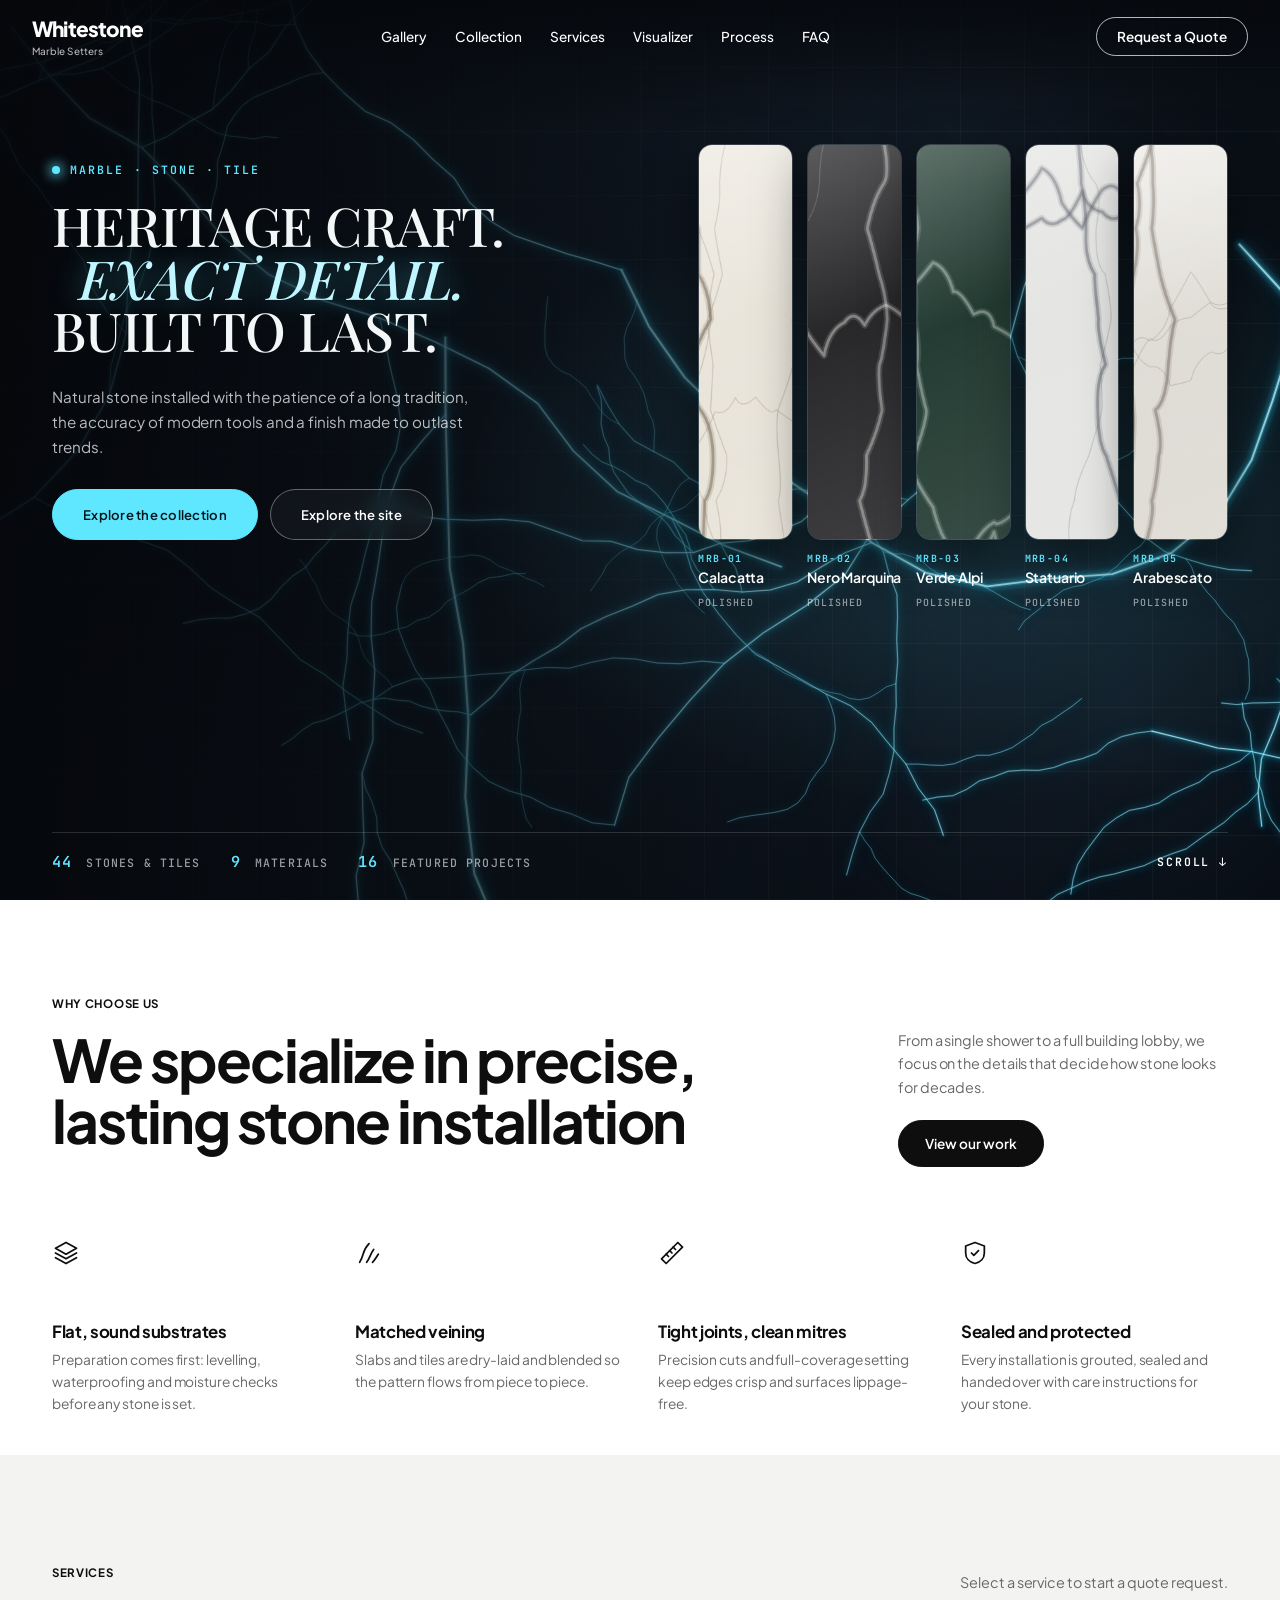
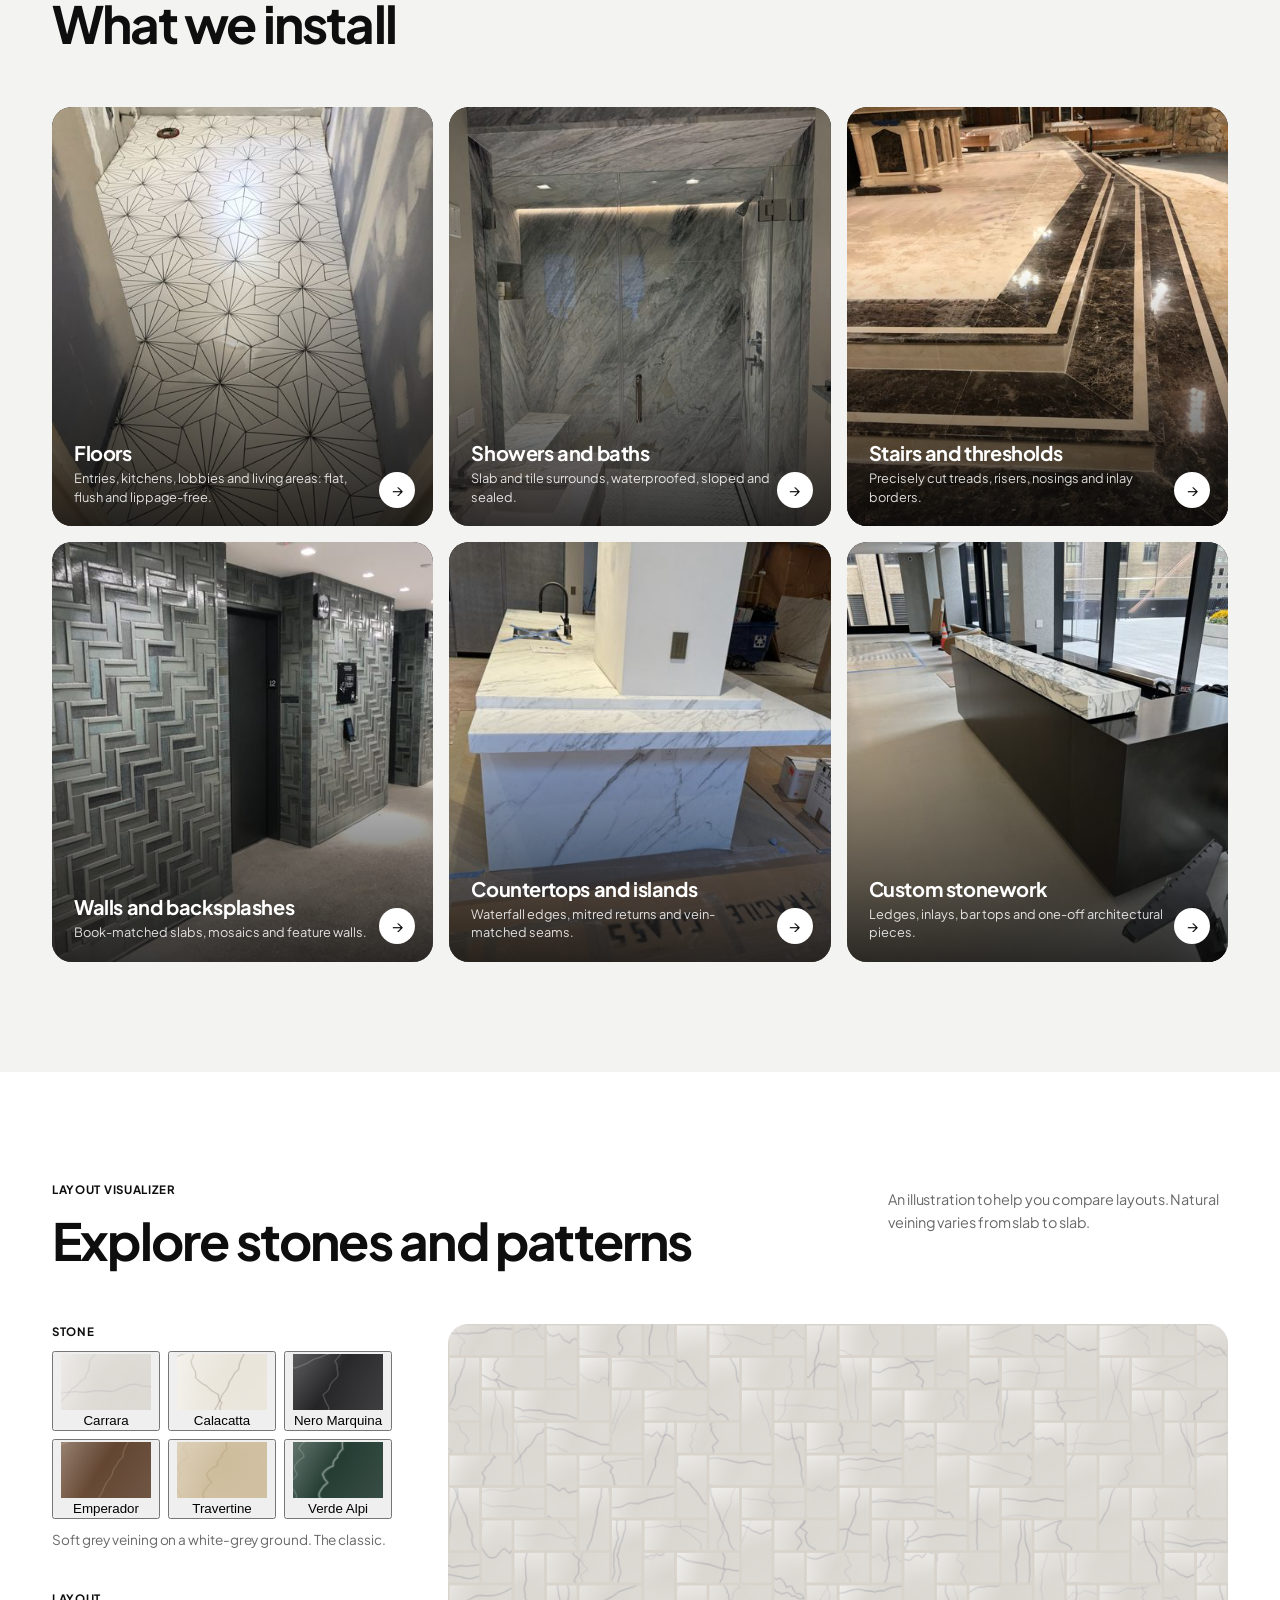
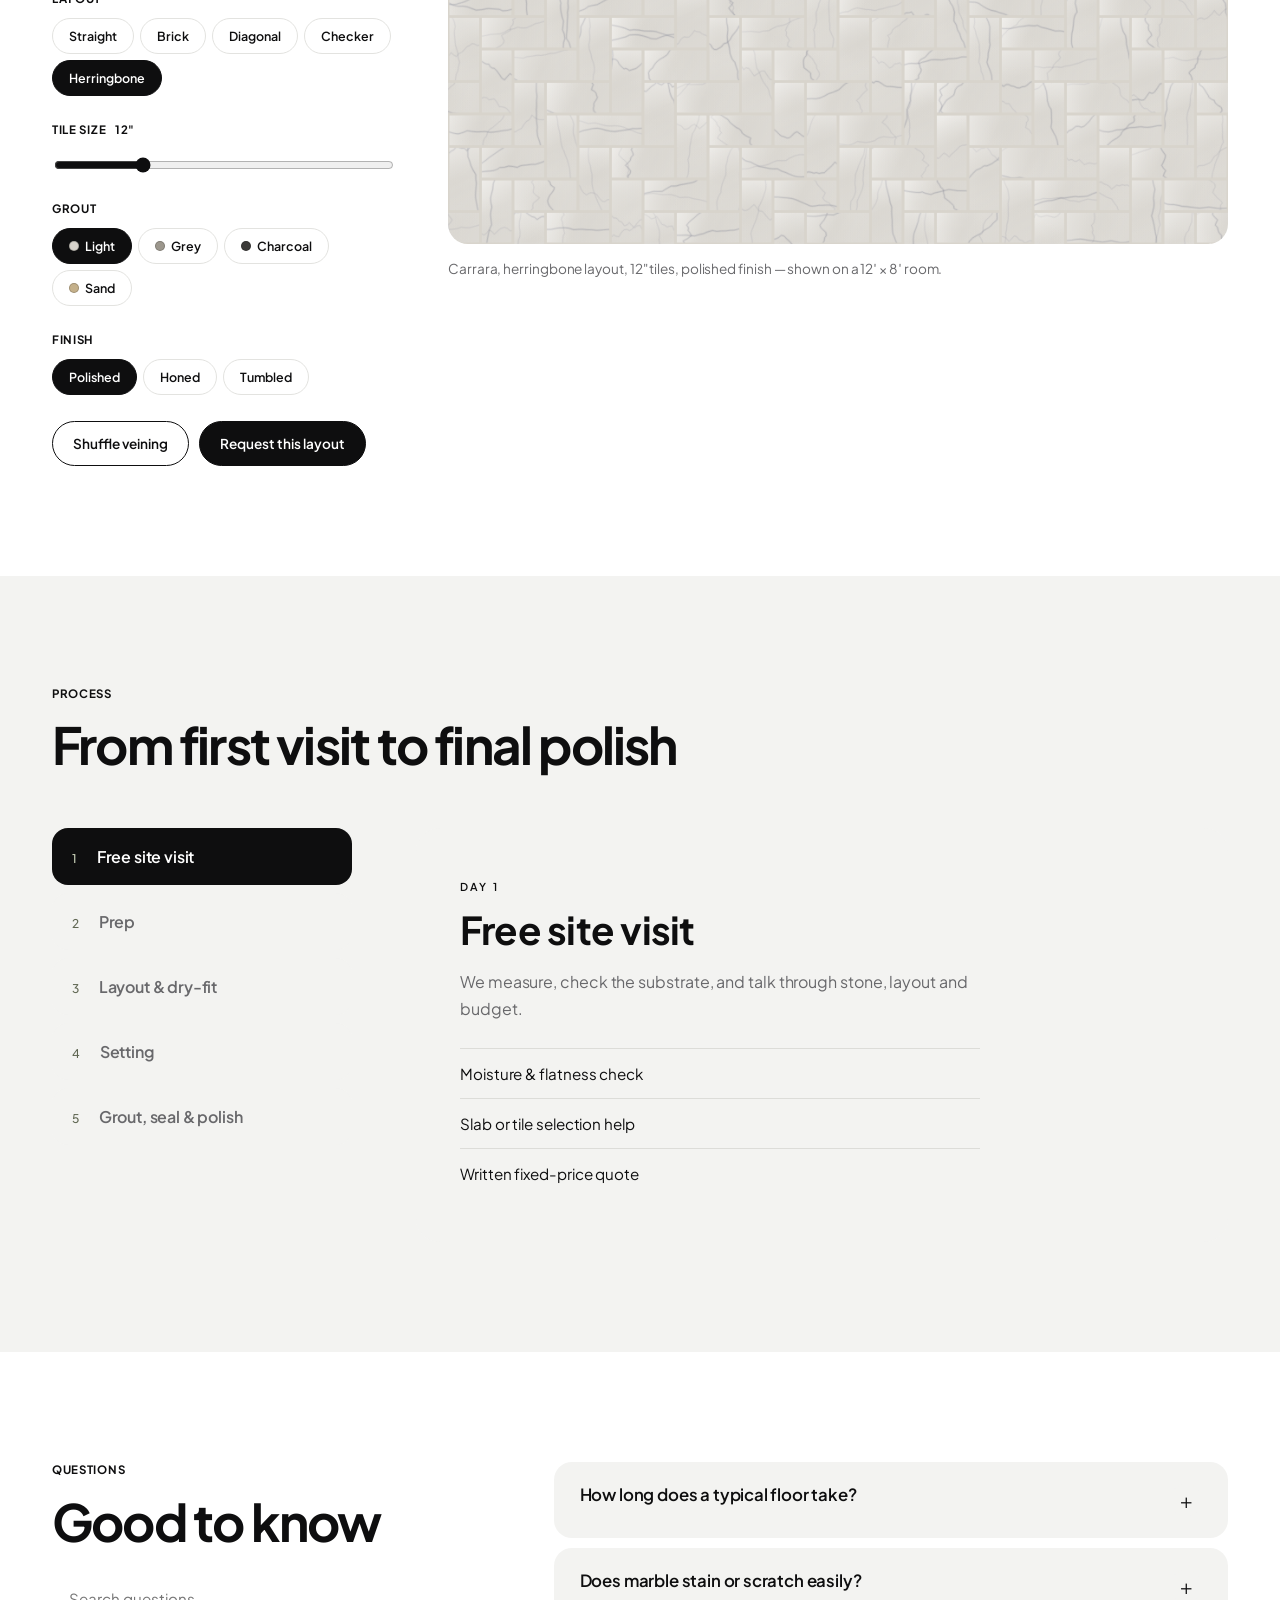
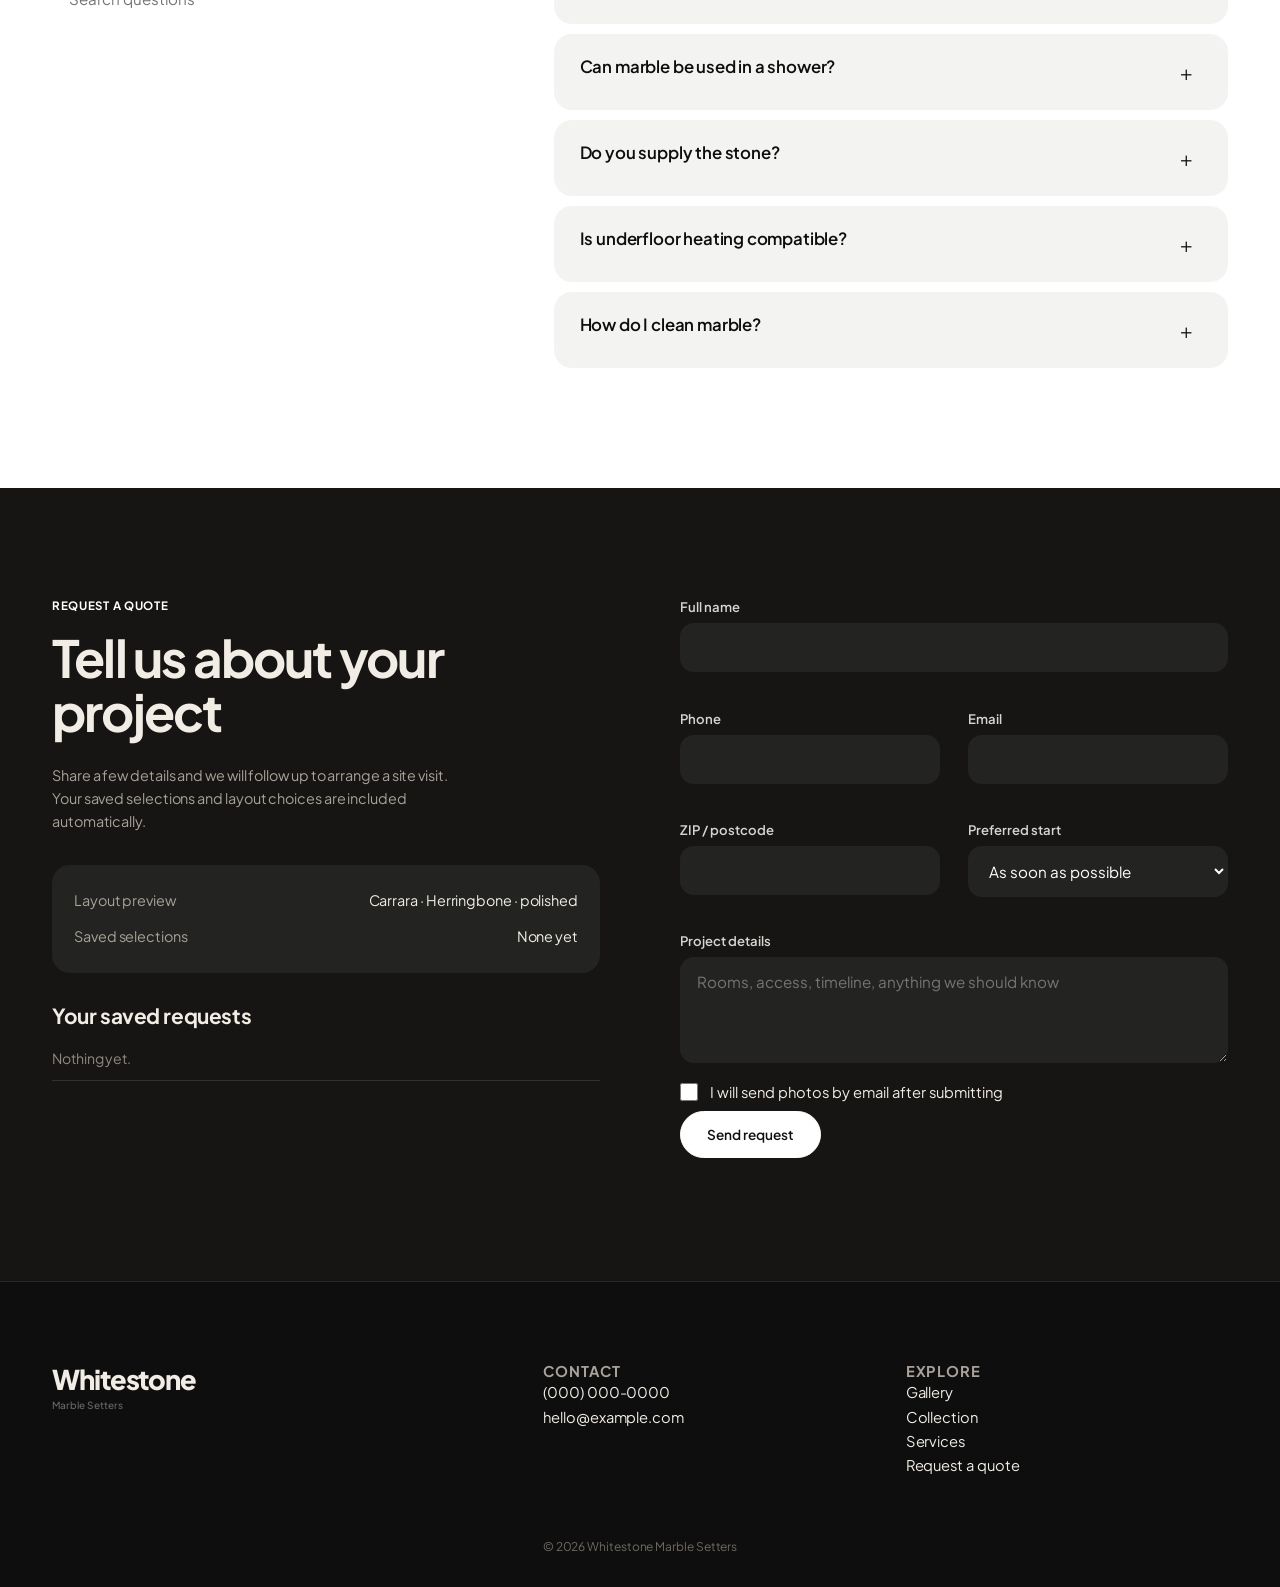
==== index.html @ dcc83aa6 "Home banner: replace animated skyline with static glowing-marble collection showcase; build 3D tour " ====
<!doctype html>
<html lang="en">
<head>
<meta charset="utf-8">
<meta name="viewport" content="width=device-width, initial-scale=1">
<title>Whitestone Marble Setters</title>
<meta name="description" content="Whitestone Marble Setters: marble, stone and tile installation for residential and commercial projects. Explore our work, preview layouts and request a quote.">
<link rel="preconnect" href="https://fonts.googleapis.com">
<link rel="preconnect" href="https://fonts.gstatic.com" crossorigin>
<link href="https://fonts.googleapis.com/css2?family=Plus+Jakarta+Sans:wght@400;500;600;700;800&display=swap" rel="stylesheet">
<link href="https://fonts.googleapis.com/css2?family=Playfair+Display:ital,wght@0,500;0,600;1,500&family=JetBrains+Mono:wght@500;600&display=swap" rel="stylesheet">
<link rel="stylesheet" href="styles.css">
</head>
<body class="home">

<header class="site-header" id="header">
  <a class="brand" href="#top" aria-label="Whitestone Marble Setters home">
    <span class="brand-name">Whitestone</span><span class="brand-sub">Marble Setters</span>
  </a>
  <button class="nav-toggle" aria-expanded="false" aria-controls="nav" aria-label="Menu"><span></span><span></span></button>
  <nav id="nav" class="nav">
    <a href="gallery.html">Gallery</a>
    <a href="collection.html">Collection</a>
    <a href="#services">Services</a>
    <a href="#visualizer">Visualizer</a>
    <a href="#process">Process</a>
    <a href="#faq">FAQ</a>
    <a href="#quote" class="nav-cta">Request a Quote</a>
  </nav>
</header>

<main id="top">
  <section class="tour" id="tour" tabindex="0" aria-label="Penthouse walkthrough">
    <canvas id="tourCanvas" aria-hidden="true"></canvas>
    <div class="tour-fade" id="tourFade"></div>

    <div class="tour-ui" id="tourUi" hidden>
      <p class="tour-label">Illustrative 3D rendering</p>
      <div class="tour-cap" id="tourCap" aria-live="polite"></div>
      <p class="tour-hint" id="tourHint">Drag to look around</p>
      <div class="tour-bar">
        <div class="tour-row">
          <button type="button" class="tbtn" id="tourPlay" aria-label="Pause tour"><svg viewBox="0 0 24 24" width="20" height="20" aria-hidden="true"><path class="i-pause" d="M7 5h4v14H7zM13 5h4v14h-4z"/><path class="i-play" d="M8 5v14l11-7z"/></svg></button>
          <div class="tour-track"><input type="range" id="tourRange" min="0" max="1000" value="0" aria-label="Tour timeline"><div class="tour-ticks" id="tourTicks" aria-hidden="true"></div></div>
          <span class="tour-time" id="tourTime">0:00 / 1:10</span>
          <button type="button" class="tbtn" id="tourFs" aria-label="Toggle full screen"><svg viewBox="0 0 24 24" width="20" height="20" aria-hidden="true"><path d="M4 9V4h5v2H6v3zm10-5h5v5h-2V6h-3zM4 15h2v3h3v2H4zm13 3v-3h2v5h-5v-2z"/></svg></button>
        </div>
        <div class="tour-row tour-row2">
          <div class="tour-pills" id="tourPills" role="group" aria-label="Tour chapters"></div>
          <a href="#intro" class="link-arrow tour-skip" id="tourSkip">Explore the site</a>
        </div>
      </div>
    </div>

    <div class="tour-shade" aria-hidden="true"></div>
    <div class="banner" id="banner">
      <canvas id="bnBg" aria-hidden="true"></canvas>
      <div class="bn-grid" aria-hidden="true"></div>
      <div class="bn-copy">
        <p class="bn-kicker"><i></i>Marble &middot; Stone &middot; Tile</p>
        <h1><span>Heritage craft.</span><span class="it">Exact detail.</span><span>Built to last.</span></h1>
        <p class="bn-lead">Natural stone installed with the patience of a long tradition, the accuracy of modern tools and a finish made to outlast trends.</p>
        <div class="bn-actions">
          <a class="bn-start" href="collection.html">Explore the collection</a>
          <button type="button" class="bn-ghost js-start" id="enterBtn">Take the penthouse tour</button>
        </div>
      </div>

      <div class="bn-rack" aria-label="Featured marbles">
        <a class="slab" data-id="calacatta" href="collection.html?q=Calacatta" style="--i:0"><canvas width="240" height="560" aria-hidden="true"></canvas><span class="slab-n"><em>MRB-01</em><b>Calacatta</b><small>Polished</small></span></a>
        <a class="slab" data-id="nero" href="collection.html?q=Nero" style="--i:1"><canvas width="240" height="560" aria-hidden="true"></canvas><span class="slab-n"><em>MRB-02</em><b>Nero Marquina</b><small>Polished</small></span></a>
        <a class="slab" data-id="verde" href="collection.html?q=Verde" style="--i:2"><canvas width="240" height="560" aria-hidden="true"></canvas><span class="slab-n"><em>MRB-03</em><b>Verde Alpi</b><small>Polished</small></span></a>
        <a class="slab" data-id="statuario" href="collection.html?q=Statuario" style="--i:3"><canvas width="240" height="560" aria-hidden="true"></canvas><span class="slab-n"><em>MRB-04</em><b>Statuario</b><small>Polished</small></span></a>
        <a class="slab" data-id="arabescato" href="collection.html?q=Arabescato" style="--i:4"><canvas width="240" height="560" aria-hidden="true"></canvas><span class="slab-n"><em>MRB-05</em><b>Arabescato</b><small>Polished</small></span></a>
      </div>

      <div class="bn-bar">
        <p class="bn-stats"><span><b id="bnStones">44</b> stones &amp; tiles</span><span><b id="bnMats">9</b> materials</span><a href="gallery.html"><b id="bnProjects">16</b> featured projects</a></p>
        <a class="bn-scroll" href="#intro">Scroll <span aria-hidden="true">&darr;</span></a>
      </div>
    </div>
  </section>

  <section class="why" id="intro">
    <div class="wrap">
      <p class="eyebrow">Why choose us</p>
      <div class="why-head">
        <h2>We specialize in precise, lasting stone installation</h2>
        <div class="why-side">
          <p>From a single shower to a full building lobby, we focus on the details that decide how stone looks for decades.</p>
          <a class="btn" href="gallery.html">View our work</a>
        </div>
      </div>
      <div class="why-grid">
        <div><svg viewBox="0 0 24 24" width="28" height="28" fill="none" stroke="currentColor" stroke-width="1.5" stroke-linecap="round" stroke-linejoin="round" aria-hidden="true"><path d="M3 8l9-5 9 5-9 5-9-5z"/><path d="M3 12l9 5 9-5"/><path d="M3 16l9 5 9-5"/></svg><h3>Flat, sound substrates</h3><p>Preparation comes first: levelling, waterproofing and moisture checks before any stone is set.</p></div>
        <div><svg viewBox="0 0 24 24" width="28" height="28" fill="none" stroke="currentColor" stroke-width="1.5" stroke-linecap="round" stroke-linejoin="round" aria-hidden="true"><path d="M4 20C8 14 6 10 12 4"/><path d="M10 20c3-4 3-7 6-11"/><path d="M15 20c2-2 3-4 5-7"/></svg><h3>Matched veining</h3><p>Slabs and tiles are dry-laid and blended so the pattern flows from piece to piece.</p></div>
        <div><svg viewBox="0 0 24 24" width="28" height="28" fill="none" stroke="currentColor" stroke-width="1.5" stroke-linecap="round" stroke-linejoin="round" aria-hidden="true"><path d="M3 17L17 3l4 4L7 21z"/><path d="M7 13l2 2M10 10l2 2M13 7l2 2"/></svg><h3>Tight joints, clean mitres</h3><p>Precision cuts and full-coverage setting keep edges crisp and surfaces lippage-free.</p></div>
        <div><svg viewBox="0 0 24 24" width="28" height="28" fill="none" stroke="currentColor" stroke-width="1.5" stroke-linecap="round" stroke-linejoin="round" aria-hidden="true"><path d="M12 3l8 3v6c0 4.5-3.2 8-8 9-4.8-1-8-4.5-8-9V6z"/><path d="M9 12l2 2 4-4"/></svg><h3>Sealed and protected</h3><p>Every installation is grouted, sealed and handed over with care instructions for your stone.</p></div>
      </div>
    </div>
  </section>

  <section id="services" class="section tinted">
    <div class="wrap">
      <div class="section-head">
        <div>
          <p class="eyebrow">Services</p>
          <h2>What we install</h2>
        </div>
        <p class="sub">Select a service to start a quote request.</p>
      </div>
      <ol class="service-list" id="serviceList"></ol>
    </div>
  </section>

  <section id="visualizer" class="section">
    <div class="wrap">
      <div class="section-head">
        <div>
          <p class="eyebrow">Layout visualizer</p>
          <h2>Explore stones and patterns</h2>
        </div>
        <p class="sub">An illustration to help you compare layouts. Natural veining varies from slab to slab.</p>
      </div>
      <div class="viz">
        <div class="viz-controls">
          <fieldset>
            <legend>Stone</legend>
            <div class="swatches" id="stoneSwatches" role="radiogroup" aria-label="Stone"></div>
            <p class="stone-note" id="stoneNote"></p>
          </fieldset>
          <fieldset>
            <legend>Layout</legend>
            <div class="seg" id="patternSeg" role="radiogroup" aria-label="Layout"></div>
          </fieldset>
          <fieldset>
            <legend>Tile size <output id="sizeOut">12"</output></legend>
            <input type="range" id="tileSize" min="8" max="24" step="2" value="12" aria-label="Tile size in inches">
          </fieldset>
          <fieldset>
            <legend>Grout</legend>
            <div class="seg" id="groutSeg" role="radiogroup" aria-label="Grout colour"></div>
          </fieldset>
          <fieldset>
            <legend>Finish</legend>
            <div class="seg" id="finishSeg" role="radiogroup" aria-label="Finish"></div>
          </fieldset>
          <div class="viz-actions">
            <button class="btn btn-ghost" id="shuffleBtn" type="button">Shuffle veining</button>
            <button class="btn" id="useInEstimate" type="button">Request this layout</button>
          </div>
        </div>
        <div class="viz-stage">
          <canvas id="vizCanvas" width="900" height="600" role="img" aria-label="Floor pattern preview"></canvas>
          <p class="viz-caption" id="vizCaption"></p>
        </div>
      </div>
    </div>
  </section>

  <section id="process" class="section tinted">
    <div class="wrap">
      <div class="section-head">
        <div>
          <p class="eyebrow">Process</p>
          <h2>From first visit to final polish</h2>
        </div>
      </div>
      <div class="steps">
        <div class="step-tabs" id="stepTabs" role="tablist"></div>
        <div class="step-panel" id="stepPanel" role="tabpanel" aria-live="polite"></div>
      </div>
    </div>
  </section>

  <section id="faq" class="section">
    <div class="wrap faq-wrap">
      <div>
        <p class="eyebrow">Questions</p>
        <h2>Good to know</h2>
        <input class="faq-search" id="faqSearch" type="search" placeholder="Search questions" aria-label="Search questions">
      </div>
      <div id="faqList"></div>
    </div>
  </section>

  <section id="quote" class="section dark">
    <div class="wrap quote-wrap">
      <div>
        <p class="eyebrow">Request a quote</p>
        <h2>Tell us about your project</h2>
        <p class="sub">Share a few details and we will follow up to arrange a site visit. Your saved selections and layout choices are included automatically.</p>
        <div class="summary" id="quoteSummary"></div>
        <h3 class="saved-title">Your saved requests</h3>
        <ul class="saved" id="savedList"></ul>
      </div>
      <form id="quoteForm" class="quote-form" novalidate>
        <label>Full name <input id="qName" name="name" autocomplete="name" required><span class="err" data-for="qName"></span></label>
        <div class="grid2">
          <label>Phone <input id="qPhone" name="phone" type="tel" autocomplete="tel" required><span class="err" data-for="qPhone"></span></label>
          <label>Email <input id="qEmail" name="email" type="email" autocomplete="email" required><span class="err" data-for="qEmail"></span></label>
        </div>
        <div class="grid2">
          <label>ZIP / postcode <input id="qZip" name="zip" autocomplete="postal-code" required><span class="err" data-for="qZip"></span></label>
          <label>Preferred start
            <select id="qWhen"><option>As soon as possible</option><option>Within 1-3 months</option><option>3+ months</option><option>Just planning</option></select>
          </label>
        </div>
        <label>Project details <textarea id="qMsg" rows="4" placeholder="Rooms, access, timeline, anything we should know"></textarea></label>
        <label class="inline"><input type="checkbox" id="qPhotos"> I will send photos by email after submitting</label>
        <button class="btn" type="submit">Send request</button>
        <p class="fine" id="formStatus" role="status"></p>
      </form>
    </div>
  </section>
</main>

<footer class="site-footer">
  <div class="wrap foot">
    <div class="foot-brand"><span class="brand-name">Whitestone</span><span class="brand-sub">Marble Setters</span></div>
    <div><p class="foot-h">Contact</p><p><span id="ftPhone"></span><br><span id="ftEmail"></span></p></div>
    <div><p class="foot-h">Explore</p><p><a href="gallery.html">Gallery</a><br><a href="collection.html">Collection</a><br><a href="#services">Services</a><br><a href="#quote">Request a quote</a></p></div>
  </div>
  <p class="copy">&copy; <span id="yr"></span> Whitestone Marble Setters</p>
</footer>

<div class="toast" id="toast" role="status" aria-live="polite"></div>
<script src="config.js"></script>
<script src="catalog.js"></script>
<script src="core.js"></script>
<script src="app.js"></script>
<script src="vendor/three.min.js"></script>
<script src="tour-world.js"></script>
<script src="tour.js"></script>
</body>
</html>
---- styles.css ----
:root{
  --bg:#f7f4ef; --tint:#efebe4; --ink:#171614; --muted:#6d685f; --line:#d9d3c8;
  --accent:#8a7350; --accent-d:#6f5c3f; --dark:#161513; --dark-ink:#f1ede5;
  --serif:"Cormorant Garamond",Georgia,"Times New Roman",serif;
  --sans:"Inter",system-ui,-apple-system,"Segoe UI",Roboto,sans-serif;
  --header-h:76px;
}
*{box-sizing:border-box}
html{scroll-behavior:smooth;scroll-padding-top:var(--header-h)}
body{margin:0;font-family:var(--sans);font-size:16px;color:var(--ink);background:var(--bg);line-height:1.65;-webkit-font-smoothing:antialiased}
img,canvas{max-width:100%}
a{color:inherit}
h1,h2,h3{font-family:var(--serif);font-weight:500;line-height:1.08;margin:0 0 .5em;letter-spacing:-.01em}
h1{font-size:clamp(3rem,6.2vw,5.6rem)}
h2{font-size:clamp(2.2rem,4vw,3.4rem)}
h3{font-size:1.6rem}
.wrap{max-width:1240px;margin:0 auto;padding:0 32px}
.muted{color:var(--muted)}
.fine{font-size:.8rem;color:var(--muted)}
.eyebrow{text-transform:uppercase;letter-spacing:.22em;font-size:.7rem;color:var(--accent);font-weight:600;margin:0 0 1.2rem}
.sub{color:var(--muted);max-width:420px;margin:0;font-size:.95rem}

/* header */
.site-header{position:fixed;inset:0 0 auto 0;z-index:50;height:var(--header-h);display:flex;align-items:center;justify-content:space-between;padding:0 32px;background:rgba(247,244,239,.95);backdrop-filter:blur(10px);box-shadow:0 1px 0 var(--line)}
.brand{display:flex;flex-direction:column;text-decoration:none;line-height:1}
.brand-name{font:500 1.5rem var(--serif);letter-spacing:.2em;text-transform:uppercase}
.brand-sub{font:500 .6rem var(--sans);letter-spacing:.42em;text-transform:uppercase;color:var(--accent);margin-top:6px}
.nav{display:flex;align-items:center;gap:30px}
.nav a{text-decoration:none;font-size:.72rem;letter-spacing:.16em;text-transform:uppercase;font-weight:500;position:relative}
.nav a:not(.nav-cta)::after{content:"";position:absolute;left:0;right:0;bottom:-6px;height:1px;background:currentColor;transform:scaleX(0);transform-origin:left;transition:transform .25s}
.nav a:not(.nav-cta):hover::after{transform:scaleX(1)}
.nav-cta{border:1px solid var(--ink);padding:10px 18px;transition:.2s}
.nav-cta:hover{background:var(--ink);color:var(--bg)}
.nav-toggle{display:none;background:none;border:0;padding:10px;cursor:pointer}
.nav-toggle span{display:block;width:24px;height:1px;background:var(--ink);margin:7px 0;transition:.25s}

/* buttons */
.btn{display:inline-block;background:var(--ink);color:var(--bg);border:1px solid var(--ink);padding:15px 30px;font:500 .72rem var(--sans);letter-spacing:.18em;text-transform:uppercase;cursor:pointer;text-decoration:none;transition:.25s}
.btn:hover{background:var(--accent-d);border-color:var(--accent-d);color:#fff}
.btn-ghost{background:transparent;color:inherit}
.btn-ghost:hover{background:var(--ink);border-color:var(--ink);color:var(--bg)}
.btn-light{background:var(--dark-ink);color:var(--dark);border-color:var(--dark-ink)}
.btn-light:hover{background:var(--accent);border-color:var(--accent);color:#fff}
.link-arrow{font-size:.72rem;letter-spacing:.18em;text-transform:uppercase;font-weight:500;text-decoration:none;border-bottom:1px solid currentColor;padding-bottom:4px}
.link-arrow::after{content:"  \2192"}
:focus-visible{outline:2px solid var(--accent);outline-offset:3px}

/* hero */
.hero{display:grid;grid-template-columns:minmax(0,1fr) minmax(0,1fr);min-height:100vh}
.hero-copy{display:flex;flex-direction:column;justify-content:center;padding:calc(var(--header-h) + 40px) 64px 60px max(32px,calc((100vw - 1240px)/2 + 32px))}
.hero h1{max-width:14ch}
.lead{font-size:1.1rem;color:var(--muted);max-width:460px;margin:0}
.hero-cta{display:flex;align-items:center;gap:32px;margin-top:40px;flex-wrap:wrap}
.hero-img{margin:0;position:relative;overflow:hidden;background:var(--tint)}
.hero-img img{position:absolute;inset:0;width:100%;height:100%;object-fit:cover;max-width:none}

.intro{padding:110px 0 30px}
.intro-text{font:400 clamp(1.7rem,3vw,2.5rem)/1.3 var(--serif);max-width:900px;margin:0 auto;text-align:center}

/* sections */
.section{padding:110px 0}
.section.tinted{background:var(--tint)}
.section.dark{background:var(--dark);color:var(--dark-ink)}
.dark .sub,.dark .fine{color:#a8a297}
.dark .eyebrow{color:#c3a876}
.section-head{display:flex;justify-content:space-between;align-items:flex-end;gap:32px;margin-bottom:56px;flex-wrap:wrap}
.section-head h2{margin:0}

/* gallery */
.filters{display:flex;gap:6px 22px;flex-wrap:wrap}
.filters button{background:none;border:0;border-bottom:1px solid transparent;padding:4px 0;cursor:pointer;font:500 .7rem var(--sans);letter-spacing:.16em;text-transform:uppercase;color:var(--muted)}
.filters button:hover{color:var(--ink)}
.filters button[aria-pressed=true]{color:var(--ink);border-color:var(--ink)}
.gallery{columns:3 320px;column-gap:20px}
.tile{display:block;width:100%;break-inside:avoid;margin:0 0 20px;padding:0;border:0;background:var(--tint);cursor:pointer;position:relative;overflow:hidden;text-align:left;font:inherit;color:inherit}
.tile img{display:block;width:100%;height:auto;transition:transform .7s cubic-bezier(.2,.7,.2,1)}
.tile:hover img{transform:scale(1.04)}
.tile .cap{position:absolute;inset:auto 0 0 0;padding:60px 20px 18px;color:#fff;background:linear-gradient(transparent,rgba(0,0,0,.62));opacity:0;transform:translateY(8px);transition:.35s}
.tile:hover .cap,.tile:focus-visible .cap{opacity:1;transform:none}
.cap b{display:block;font:500 1.35rem var(--serif)}
.cap small{font-size:.66rem;letter-spacing:.16em;text-transform:uppercase;opacity:.85}

/* services */

/* visualizer */
.viz{display:grid;grid-template-columns:340px 1fr;gap:56px;align-items:start}
fieldset{border:0;padding:0;margin:0 0 26px;min-width:0}
legend{font-weight:600;font-size:.68rem;text-transform:uppercase;letter-spacing:.18em;margin-bottom:12px;padding:0;color:var(--muted)}
legend output{color:var(--ink);margin-left:6px}
.swatches{display:grid;grid-template-columns:repeat(3,1fr);gap:8px}
.sw{border:1px solid transparent;padding:4px;background:none;cursor:pointer;text-align:center;font:500 .66rem var(--sans);letter-spacing:.04em;color:var(--ink)}
.sw canvas{display:block;width:100%;height:50px;margin-bottom:6px}
.sw[aria-checked=true]{border-color:var(--ink)}
.stone-note{font-size:.85rem;color:var(--muted);margin:10px 0 0;min-height:2.6em}
.seg{display:flex;flex-wrap:wrap;gap:6px}
.seg button{border:1px solid var(--line);background:transparent;padding:8px 14px;cursor:pointer;font:500 .72rem var(--sans);letter-spacing:.08em;color:var(--ink);transition:.2s}
.seg button:hover{border-color:var(--ink)}
.seg button[aria-checked=true]{background:var(--ink);color:var(--bg);border-color:var(--ink)}
.viz-actions{display:flex;gap:10px;flex-wrap:wrap;margin-top:8px}
.viz-actions .btn{padding:13px 20px}
.viz-stage{position:sticky;top:calc(var(--header-h) + 20px)}
#vizCanvas{width:100%;height:auto;display:block}
.viz-caption{margin:14px 0 0;font-size:.85rem;color:var(--muted)}
input[type=range]{width:100%;accent-color:var(--ink)}

/* forms */
label{display:block;font-size:.72rem;font-weight:600;letter-spacing:.1em;text-transform:uppercase;margin-bottom:20px;color:var(--muted)}
input,select,textarea{display:block;width:100%;margin-top:8px;padding:12px 0;border:0;border-bottom:1px solid var(--ink);border-radius:0;font:400 1rem var(--sans);letter-spacing:0;text-transform:none;background:transparent;color:var(--ink)}
input:focus,select:focus,textarea:focus{outline:0;border-bottom-color:var(--accent);box-shadow:0 1px 0 var(--accent)}
textarea{resize:vertical}
.grid2{display:grid;grid-template-columns:1fr 1fr;gap:0 28px}
.checks{display:grid;gap:2px;margin:6px 0 22px}
.checks label,label.inline{display:flex;gap:12px;align-items:center;font-weight:400;font-size:.92rem;letter-spacing:0;text-transform:none;margin-bottom:10px;color:var(--ink)}
.checks input,label.inline input{width:18px;height:18px;margin:0;accent-color:var(--ink)}
.est{display:grid;grid-template-columns:1.2fr 1fr;gap:56px;align-items:start}
.est-result{position:sticky;top:calc(var(--header-h) + 20px);background:var(--dark);color:var(--dark-ink);padding:40px}
.est-label{margin:0;font-size:.68rem;text-transform:uppercase;letter-spacing:.2em;color:#a8a297}
.est-total{font:500 3.6rem var(--serif);margin:.1em 0}
.est-range{margin:0 0 20px;color:#a8a297;font-size:.9rem}
.bar{display:flex;height:4px;margin-bottom:20px;background:#34322e}
.bar i{display:block;height:100%;transition:width .4s}
.breakdown{list-style:none;padding:0;margin:0 0 20px;font-size:.9rem}
.breakdown li{display:flex;justify-content:space-between;gap:10px;padding:10px 0;border-bottom:1px solid #34322e}
.breakdown li span:first-child::before{content:"";display:inline-block;width:8px;height:8px;background:var(--c);margin-right:10px}
.est-result .fine{color:#8f897e;margin-bottom:24px}

/* process */
.steps{display:grid;grid-template-columns:300px 1fr;gap:64px}
.step-tabs{display:flex;flex-direction:column;border-top:1px solid var(--line)}
.step-tabs button{display:flex;gap:18px;align-items:baseline;text-align:left;border:0;border-bottom:1px solid var(--line);background:none;padding:20px 0;cursor:pointer;font:500 1.35rem var(--serif);color:var(--muted);transition:.25s}
.step-tabs button b{font:500 .75rem var(--sans);letter-spacing:.14em;color:var(--accent)}
.step-tabs button[aria-selected=true]{color:var(--ink);padding-left:12px}
.step-panel{padding-top:20px}
.step-panel h3{font-size:2.4rem}
.step-panel p{color:var(--muted);max-width:520px}
.step-panel ul{list-style:none;padding:0;margin:26px 0 0;max-width:520px}
.step-panel li{padding:12px 0;border-top:1px solid var(--line);font-size:.95rem}
.chip{display:inline-block;font-size:.68rem;letter-spacing:.2em;text-transform:uppercase;color:var(--accent);font-weight:600;margin-bottom:14px}

/* faq */
.faq-wrap{display:grid;grid-template-columns:1fr 1.6fr;gap:80px;align-items:start}
.faq-search{margin-top:24px;max-width:320px}
details{border-bottom:1px solid var(--line);padding:22px 0}
details:first-child{border-top:1px solid var(--line)}
summary{cursor:pointer;font:500 1.35rem var(--serif);list-style:none;display:flex;justify-content:space-between;gap:16px}
summary::-webkit-details-marker{display:none}
summary::after{content:"+";font:300 1.6rem/1 var(--sans);color:var(--accent);transition:.25s}
details[open] summary::after{transform:rotate(45deg)}
details p{color:var(--muted);margin:.8em 0 0;max-width:560px;font-size:.95rem}

/* quote */
.quote-wrap{display:grid;grid-template-columns:1fr 1fr;gap:80px;align-items:start}
.dark label{color:#a8a297}
.dark input,.dark select,.dark textarea{color:var(--dark-ink);border-bottom-color:#5a564e}
.dark select option{color:#111}
.dark input:focus,.dark select:focus,.dark textarea:focus{border-bottom-color:#c3a876;box-shadow:0 1px 0 #c3a876}
.dark .checks label,.dark label.inline{color:var(--dark-ink)}
.dark .btn{background:var(--dark-ink);color:var(--dark);border-color:var(--dark-ink)}
.dark .btn:hover{background:#c3a876;border-color:#c3a876;color:#111}
.err{display:block;color:#e58b84;font-size:.75rem;font-weight:400;letter-spacing:0;text-transform:none;min-height:1.1em;margin-top:4px}
input.bad,textarea.bad{border-bottom-color:#e58b84}
.summary{border:1px solid #34322e;padding:18px 22px;font-size:.9rem;margin:32px 0}
.summary div{display:flex;justify-content:space-between;gap:16px;padding:6px 0}
.summary span:first-child{color:#a8a297}
.saved-title{font-size:1.3rem}
.saved{list-style:none;padding:0;margin:0;font-size:.88rem}
.saved li{display:flex;justify-content:space-between;gap:12px;padding:10px 0;border-bottom:1px solid #34322e}
.saved button{background:none;border:0;color:#c3a876;cursor:pointer;font:inherit}
.saved .muted{color:#8f897e}

/* lightbox */
dialog{border:0;padding:0;background:var(--bg);color:var(--ink);max-width:1080px;width:calc(100% - 32px);overflow:hidden}
dialog::backdrop{background:rgba(10,9,8,.8)}
.lb{display:grid;grid-template-columns:1.2fr 1fr;max-height:92vh}
.lb-img{position:relative;background:#0e0d0c;display:grid;place-items:center;min-height:300px}
.lb-img img{display:block;width:100%;height:100%;max-height:92vh;object-fit:contain}
.lb-nav{position:absolute;top:50%;transform:translateY(-50%);width:44px;height:44px;border:0;background:rgba(247,244,239,.92);font-size:1.6rem;line-height:1;cursor:pointer;transition:.2s}
.lb-nav:hover{background:#fff}
.lb-nav.prev{left:12px}.lb-nav.next{right:12px}
dialog .body{padding:44px 40px;overflow:auto;max-height:92vh}
dialog h3{font-size:2.2rem}
dialog .body>p{color:var(--muted);font-size:.95rem}
dl{margin:22px 0 0;font-size:.9rem}
dt{font-weight:600;font-size:.64rem;text-transform:uppercase;letter-spacing:.18em;color:var(--accent);margin-top:16px}
dd{margin:3px 0 0;color:var(--muted)}
dialog .row{display:flex;gap:10px;margin-top:30px;flex-wrap:wrap}
dialog .btn{padding:13px 20px}

.toast{position:fixed;left:50%;bottom:28px;transform:translate(-50%,30px);opacity:0;background:var(--ink);color:var(--bg);padding:14px 26px;font-size:.8rem;letter-spacing:.08em;pointer-events:none;transition:.3s;z-index:100}
.toast.show{opacity:1;transform:translate(-50%,0)}

/* footer */
.site-footer{background:var(--dark);color:var(--dark-ink);padding:80px 0 30px;border-top:1px solid #2a2824}
.foot{display:grid;grid-template-columns:1.4fr 1fr 1fr;gap:40px}
.foot-brand{display:flex;flex-direction:column}
.foot-brand .brand-name{font-size:1.8rem}
.foot-h{font-size:.66rem;letter-spacing:.2em;text-transform:uppercase;color:#a8a297;margin:0 0 10px}
.foot p{margin:0;font-size:.92rem}
.foot a{text-decoration:none}.foot a:hover{color:#c3a876}
.copy{text-align:center;color:#6f6a60;font-size:.75rem;margin:60px 0 0}

.reveal{opacity:0;transform:translateY(20px);transition:opacity .8s,transform .8s}
.reveal.in{opacity:1;transform:none}

@media (max-width:1000px){
  .viz,.est,.quote-wrap,.steps,.faq-wrap{grid-template-columns:1fr;gap:40px}
  .est-result,.viz-stage{position:static}
  .hero{grid-template-columns:1fr;min-height:0}
  .hero-copy{padding:calc(var(--header-h) + 48px) 32px 48px}
  .hero-img{aspect-ratio:4/5;max-height:80vh}
  .step-tabs{flex-direction:row;overflow-x:auto;border-top:0}
  .step-tabs button{white-space:nowrap;border:0;border-bottom:1px solid var(--line);padding:14px 20px 14px 0}
      .lb{grid-template-columns:1fr;overflow:auto}
  .lb-img img{max-height:55vh}
  .foot{grid-template-columns:1fr}
}
@media (max-width:860px){
  .site-header{background:rgba(247,244,239,.96)}
  .nav-toggle{display:block}
  .nav{position:absolute;top:100%;left:0;right:0;flex-direction:column;align-items:stretch;gap:0;background:var(--bg);border-bottom:1px solid var(--line);max-height:0;overflow:hidden;transition:max-height .35s}
  .nav.open{max-height:460px}
  .nav a{padding:16px 32px;border-top:1px solid var(--line)}
  .nav-cta{margin:16px 32px;text-align:center;border-top:1px solid var(--ink)!important}
}
@media (max-width:560px){
  .wrap{padding:0 20px}
  .site-header{padding:0 20px}
  .hero-copy{padding-left:20px;padding-right:20px}
  .grid2{grid-template-columns:1fr}
  .section{padding:72px 0}
  .intro{padding-top:72px}
  .est-result{padding:28px 22px}
  dialog .body{padding:28px 22px}
}
@media (prefers-reduced-motion:reduce){
  *{transition:none!important;animation:none!important;scroll-behavior:auto!important}
  .reveal{opacity:1;transform:none}
}

/* collection */
.coll-tabs{display:flex;gap:34px;border-bottom:1px solid var(--line);margin-bottom:36px}
.coll-tab{background:none;border:0;padding:0 0 14px;margin-bottom:-1px;border-bottom:2px solid transparent;cursor:pointer;font:500 1.5rem var(--serif);color:var(--muted);transition:.2s}
.coll-tab:hover{color:var(--ink)}
.coll-tab[aria-selected=true]{color:var(--ink);border-color:var(--ink)}
.coll{display:grid;grid-template-columns:250px 1fr;gap:48px;align-items:start}
.coll-filters{position:sticky;top:calc(var(--header-h) + 20px);max-height:calc(100vh - var(--header-h) - 40px);overflow:auto;padding-right:8px}
.fg{border-bottom:1px solid var(--line);padding:0 0 20px;margin-bottom:22px}
.fg h4{font:600 .68rem var(--sans);letter-spacing:.2em;text-transform:uppercase;color:var(--muted);margin:0 0 14px}
.ck{display:flex;align-items:center;gap:10px;font-size:.9rem;letter-spacing:0;text-transform:none;font-weight:400;margin:0 0 9px;color:var(--ink);cursor:pointer}
.ck input{width:16px;height:16px;margin:0;accent-color:var(--ink);flex:none}
.ck span{flex:1}.ck em{font-style:normal;font-size:.75rem;color:var(--muted)}
.dots{display:flex;flex-wrap:wrap;gap:8px 6px}
.cdot{display:flex;flex-direction:column;align-items:center;gap:5px;width:50px;background:none;border:0;padding:4px 0;cursor:pointer;font:500 .62rem var(--sans);letter-spacing:.04em;color:var(--muted)}
.cdot i{display:block;width:26px;height:26px;border-radius:50%;border:1px solid rgba(0,0,0,.2);transition:.2s}
.cdot[aria-pressed=true] i{box-shadow:0 0 0 2px var(--bg),0 0 0 3px var(--ink)}
.cdot[aria-pressed=true]{color:var(--ink)}
.fclear{width:100%;padding:12px}
.coll-bar{display:grid;grid-template-columns:1fr 190px auto;gap:20px;align-items:end;margin-bottom:6px}
.coll-bar input,.coll-bar select{margin-top:0}
#collFilterToggle{display:none;padding:12px 20px}
.coll-meta{display:flex;justify-content:space-between;gap:16px;align-items:center;flex-wrap:wrap;margin:14px 0 22px;min-height:30px}
.coll-chips{display:flex;gap:8px;flex-wrap:wrap}
.chipx{border:1px solid var(--ink);background:none;padding:5px 12px;font:500 .68rem var(--sans);letter-spacing:.1em;text-transform:uppercase;cursor:pointer;color:var(--ink)}
.chipx:hover{background:var(--ink);color:var(--bg)}
.sr{position:absolute;width:1px;height:1px;overflow:hidden;clip:rect(0 0 0 0)}
.coll-grid{display:grid;grid-template-columns:repeat(auto-fill,minmax(210px,1fr));gap:34px 22px}
.pcard{position:relative}
.pc-main{display:block;width:100%;padding:0;border:0;background:var(--bg);cursor:pointer;position:relative;overflow:hidden}
.pc-main canvas{display:block;width:100%;height:auto;aspect-ratio:4/5;transition:transform .7s cubic-bezier(.2,.7,.2,1)}
.pc-main:hover canvas{transform:scale(1.05)}
.pc-view{position:absolute;left:0;right:0;bottom:0;padding:12px;background:rgba(23,22,20,.82);color:#fff;font:500 .66rem var(--sans);letter-spacing:.2em;text-transform:uppercase;text-align:center;transform:translateY(100%);transition:transform .3s}
.pc-main:hover .pc-view,.pc-main:focus-visible .pc-view{transform:none}
.pc-save{position:absolute;top:10px;right:10px;background:rgba(247,244,239,.92);border:0;padding:7px 12px;font:500 .64rem var(--sans);letter-spacing:.16em;text-transform:uppercase;cursor:pointer;color:var(--ink);transition:.2s}
.pc-save:hover{background:#fff}
.pc-save[aria-pressed=true]{background:var(--ink);color:var(--bg)}
.pc-meta{padding-top:14px}
.pc-mat{margin:0;font:600 .62rem var(--sans);letter-spacing:.2em;text-transform:uppercase;color:var(--accent)}
.pc-meta h3{font-size:1.45rem;margin:.15em 0 .2em}
.pc-sub{margin:0;font-size:.8rem;color:var(--muted);display:flex;align-items:center;gap:8px;flex-wrap:wrap}
.pc-sub i{display:inline-block;width:11px;height:11px;border-radius:50%;border:1px solid rgba(0,0,0,.25)}
.coll-empty{grid-column:1/-1;color:var(--muted);padding:40px 0}
.coll-more{text-align:center;margin-top:48px}
.coll-more[hidden],.coll-more button[hidden]{display:none}

.sel-fab{position:fixed;right:24px;bottom:24px;z-index:60;background:var(--ink);color:var(--bg);border:0;padding:15px 24px;font:500 .72rem var(--sans);letter-spacing:.18em;text-transform:uppercase;cursor:pointer;box-shadow:0 8px 30px rgba(0,0,0,.25);transition:.2s}
.sel-fab:hover{background:var(--accent-d)}
.sel-fab b{display:inline-block;min-width:22px;margin-left:8px;padding:2px 6px;background:var(--bg);color:var(--ink);text-align:center;font-weight:600}
.sel-fab[hidden]{display:none}

.pv{display:grid;grid-template-columns:1.15fr 1fr;max-height:92vh}
.pv-view{position:relative;background:#0e0d0c}
.pv-view canvas{display:block;width:100%;height:100%;max-height:92vh;object-fit:cover}
.pv-tabs{position:absolute;left:14px;bottom:14px;display:flex;background:rgba(247,244,239,.94)}
.pv-tabs button{border:0;background:none;padding:10px 18px;cursor:pointer;font:500 .68rem var(--sans);letter-spacing:.16em;text-transform:uppercase;color:var(--muted)}
.pv-tabs button[aria-pressed=true]{background:var(--ink);color:var(--bg)}
.pv-info{padding:40px 36px;overflow:auto;max-height:92vh}
.pv-ctl{margin:18px 0 0}
.pv-l{display:block;font:600 .64rem var(--sans);letter-spacing:.18em;text-transform:uppercase;color:var(--muted);margin-bottom:8px}
.seg button[aria-pressed=true]{background:var(--ink);color:var(--bg);border-color:var(--ink)}
.gdot{display:inline-block;width:10px;height:10px;border-radius:50%;border:1px solid #0003;margin-right:6px}
.pv-dl{margin:24px 0 14px}
.pv-dl div{display:grid;grid-template-columns:130px 1fr;gap:12px;padding:9px 0;border-top:1px solid var(--line)}
.pv-dl dt{margin:0}.pv-dl dd{margin:0;font-size:.88rem}

.seldlg{max-width:640px}
.selbody{padding:40px}
.sel-list{list-style:none;margin:20px 0 0;padding:0}
.sel-list li{display:grid;grid-template-columns:72px 1fr auto auto;gap:16px;align-items:center;padding:14px 0;border-top:1px solid var(--line)}
.sel-list canvas{width:72px;height:72px}
.sel-list b{font:500 1.2rem var(--serif);display:block}
.sel-list small{color:var(--muted)}
.sel-list select{margin:0;padding:8px 0;font-size:.85rem;width:auto}
.rm{background:none;border:0;color:var(--muted);cursor:pointer;text-decoration:underline;font:inherit;font-size:.8rem}
.btn[disabled]{opacity:.4;cursor:not-allowed}

@media (max-width:1000px){
  .coll{grid-template-columns:1fr;gap:20px}
  .coll-filters{display:none;position:static;max-height:none;padding:20px;background:var(--bg);border:1px solid var(--line)}
  .coll-filters.open{display:block}
  #collFilterToggle{display:inline-block}
  .coll-bar{grid-template-columns:1fr 160px auto}
  .pv{grid-template-columns:1fr;overflow:auto}
  .pv-view canvas{max-height:55vh}
  .pv-info{max-height:none}
}
@media (max-width:560px){
  .coll-bar{grid-template-columns:1fr 1fr}
  .coll-bar input{grid-column:1/-1}
  .coll-tabs{gap:22px}
  .coll-grid{grid-template-columns:repeat(2,1fr);gap:26px 14px}
  .pv-info{padding:26px 20px}
  .sel-list li{grid-template-columns:56px 1fr;}
  .sel-list select,.rm{grid-column:2}
  .selbody{padding:28px 20px}
  .sel-fab{right:14px;bottom:14px}
}

/* gallery page */
.nav a.current:not(.nav-cta)::after{transform:scaleX(1)}
.gal-hero{padding:calc(var(--header-h) + 80px) 0 40px}
.gal-hero h1{font-size:clamp(3rem,6vw,5rem);margin-bottom:.3em}
.gal-hero .lead{max-width:560px}
.gal-nav{position:sticky;top:var(--header-h);z-index:30;background:rgba(247,244,239,.96);backdrop-filter:blur(8px);border-top:1px solid var(--line);border-bottom:1px solid var(--line)}
.gal-pills{display:flex;gap:6px 30px;overflow-x:auto;scrollbar-width:none;padding:16px 0}
.gal-pills::-webkit-scrollbar{display:none}
.gal-pills button{flex:none;background:none;border:0;border-bottom:1px solid transparent;padding:4px 0;cursor:pointer;font:500 .72rem var(--sans);letter-spacing:.16em;text-transform:uppercase;color:var(--muted)}
.gal-pills button em{font-style:normal;margin-left:8px;font-size:.66rem;opacity:.7}
.gal-pills button:hover{color:var(--ink)}
.gal-pills button[aria-pressed=true]{color:var(--ink);border-color:var(--ink)}
.gal-rows{padding:30px 0 40px}
.grow{padding:50px 0 30px;border-bottom:1px solid var(--line)}
.grow:last-child{border-bottom:0}
.grow-head{display:flex;align-items:baseline;gap:20px;margin-bottom:24px}
.grow-head h2{margin:0;font-size:clamp(1.9rem,3vw,2.6rem)}
.grow-btns{margin-left:auto;display:flex;gap:8px}
.rail-btn{width:44px;height:44px;border:1px solid var(--ink);background:none;color:var(--ink);font-size:1.5rem;line-height:1;cursor:pointer;transition:.2s}
.rail-btn:hover{background:var(--ink);color:var(--bg)}
.grow.at-start [data-d="-1"],.grow.at-end [data-d="1"]{opacity:.25;pointer-events:none}
.grow.no-scroll .grow-btns{display:none}
.rail{display:flex;gap:18px;overflow-x:auto;scroll-snap-type:x mandatory;scrollbar-width:none;-webkit-overflow-scrolling:touch;padding-bottom:6px;overscroll-behavior-x:contain;cursor:grab}
.rail::-webkit-scrollbar{display:none}
.rail.dragging{cursor:grabbing;scroll-snap-type:none;user-select:none}
.slide{flex:none;width:min(78vw,340px);aspect-ratio:4/5;scroll-snap-align:start;position:relative;overflow:hidden;border:0;padding:0;background:var(--tint);cursor:pointer;text-align:left;font:inherit;color:inherit}
.slide img{display:block;width:100%;height:100%;object-fit:cover;transition:transform .7s cubic-bezier(.2,.7,.2,1);pointer-events:none}
.slide:hover img{transform:scale(1.04)}
.slide .cap{position:absolute;inset:auto 0 0 0;padding:70px 18px 16px;color:#fff;background:linear-gradient(transparent,rgba(0,0,0,.68))}
.slide .cap b{display:block;font:500 1.3rem/1.15 var(--serif)}
.slide .cap small{font-size:.62rem;letter-spacing:.16em;text-transform:uppercase;opacity:.85}
.gal-cta{text-align:center;padding:90px 0 110px;background:var(--tint)}
.gal-cta .sub{margin:0 auto 28px}
.lb-count{position:absolute;top:12px;left:12px;background:rgba(247,244,239,.92);padding:6px 12px;font:500 .66rem var(--sans);letter-spacing:.16em}
.gdlg .lb-img{touch-action:pan-y}
@media (max-width:860px){
  .gal-hero{padding-top:calc(var(--header-h) + 48px)}
  .grow-btns{display:none}
  .slide{width:72vw}
}

/* home walkthrough */
.tour{position:relative;height:100vh;min-height:580px;background:#0e0d0c;overflow:hidden;color:#fff;outline:0}
.tour.no-3d{background:#0e0d0c url(images/project-06.jpg) center/cover}
#tourCanvas,.tour-video{position:absolute;inset:0;width:100%;height:100%;object-fit:cover;touch-action:pan-y;cursor:grab;background:#0e0d0c}
#tourCanvas:active{cursor:grabbing}
.tour-fade{position:absolute;inset:0;background:#0e0d0c;opacity:0;pointer-events:none;transition:opacity .6s;z-index:4}
.tour-fade.on{opacity:1}
.tour.open .tour.open .tour-ui{position:absolute;inset:0;z-index:10;pointer-events:none}
.tour-ui>*{pointer-events:auto}
.tour-ui[hidden]{display:none}
.tour-label{position:absolute;top:calc(var(--header-h) + 16px);right:24px;margin:0;font:500 .62rem var(--sans);letter-spacing:.2em;text-transform:uppercase;color:rgba(255,255,255,.75);background:rgba(14,13,12,.45);padding:7px 12px;pointer-events:none}
.tour-cap{position:absolute;left:max(24px,calc((100vw - 1240px)/2 + 32px));top:calc(var(--header-h) + 56px);max-width:420px;opacity:0;transform:translateY(8px);transition:.5s;text-shadow:0 2px 20px rgba(0,0,0,.55)}
.tour-cap.in{opacity:1;transform:none}
.tour-cap .eyebrow{color:#e5cc9b}
.tour-cap h2{font-size:clamp(2.2rem,4.5vw,3.6rem);margin:0 0 .3em}
.tour-cap p{margin:0 0 12px;font-size:.98rem;color:rgba(255,255,255,.92)}
.cap-chips{display:flex;gap:8px;flex-wrap:wrap;text-shadow:none}
.cap-chips button{background:rgba(14,13,12,.5);border:1px solid rgba(255,255,255,.6);color:#fff;padding:7px 14px;font:500 .66rem var(--sans);letter-spacing:.14em;text-transform:uppercase;cursor:pointer;backdrop-filter:blur(6px);transition:.2s}
.cap-chips button:hover{background:#fff;color:#111}
.tour-hint{position:absolute;left:50%;bottom:150px;transform:translateX(-50%);margin:0;padding:8px 16px;background:rgba(14,13,12,.55);font:500 .68rem var(--sans);letter-spacing:.18em;text-transform:uppercase;opacity:0;transition:opacity .6s;pointer-events:none!important}
.tour-hint.on{opacity:1}
.tour-bar{position:absolute;left:0;right:0;bottom:0;padding:50px max(20px,calc((100vw - 1240px)/2 + 32px)) 22px;background:linear-gradient(transparent,rgba(10,9,8,.78))}
.tour-row{display:flex;align-items:center;gap:16px}
.tour-row2{margin-top:12px;justify-content:space-between}
.tbtn{flex:none;width:42px;height:42px;display:grid;place-items:center;background:rgba(14,13,12,.5);border:1px solid rgba(255,255,255,.55);color:#fff;cursor:pointer;transition:.2s}
.tbtn:hover{background:#fff;color:#111}
.tbtn svg{fill:currentColor}
#tourPlay .i-play{display:none}#tourPlay.paused .i-pause{display:none}#tourPlay.paused .i-play{display:block}
.tour-track{position:relative;flex:1;height:24px;display:flex;align-items:center}
.tour-track input{width:100%;margin:0;padding:0;border:0;background:none;accent-color:#e5cc9b;height:24px;cursor:pointer}
.tour-ticks{position:absolute;left:0;right:0;top:50%;height:0;pointer-events:none}
.tour-ticks i{position:absolute;top:-9px;width:1px;height:6px;background:rgba(255,255,255,.7)}
.tour-time{flex:none;font:500 .74rem var(--sans);letter-spacing:.08em;min-width:84px;text-align:right}
.tour-pills{display:flex;gap:8px;overflow-x:auto;scrollbar-width:none}
.tour-pills::-webkit-scrollbar{display:none}
.tour-pills button{flex:none;background:none;border:0;border-bottom:1px solid transparent;color:rgba(255,255,255,.72);padding:6px 0;margin-right:14px;font:500 .68rem var(--sans);letter-spacing:.14em;text-transform:uppercase;cursor:pointer;transition:.2s}
.tour-pills button:hover{color:#fff}
.tour-pills button[aria-current=true]{color:#fff;border-color:#e5cc9b}
.tour-skip{flex:none;color:#fff;font-size:.68rem}
@media (max-width:760px){
  .tour{min-height:560px}
  .tour-cap{max-width:calc(100% - 40px);left:20px;top:calc(var(--header-h) + 40px)}
  .tour-label{right:12px;top:calc(var(--header-h) + 10px)}
  .tour-time{display:none}
  .tour-row2{flex-direction:column;align-items:stretch;gap:8px}
  .tour-hint{bottom:170px}
}
.tour-ui::before{content:"";position:absolute;inset:0;pointer-events:none;background:linear-gradient(90deg,rgba(10,9,8,.5),rgba(10,9,8,0) 60%),linear-gradient(rgba(10,9,8,.35),rgba(10,9,8,0) 38%)}

/* ===== Theme: modern grotesk, pill UI, light grey panels ===== */
:root{
  --bg:#ffffff; --tint:#f3f3f1; --ink:#0e0e0f; --muted:#68686b; --line:#e3e3e0;
  --accent:#5f6652; --accent-d:#454b3a;
  --sans:"Plus Jakarta Sans",system-ui,-apple-system,"Segoe UI",Roboto,sans-serif;
  --serif:"Plus Jakarta Sans",system-ui,-apple-system,"Segoe UI",Roboto,sans-serif;
  --header-h:72px;
}
body{font-family:var(--sans);letter-spacing:-.005em}
h1,h2,h3{font-weight:700;letter-spacing:-.035em;line-height:1.05}
h1{font-size:clamp(2.8rem,6vw,5rem)}
h2{font-size:clamp(2rem,4vw,3.3rem)}
h3{font-size:1.3rem;letter-spacing:-.02em}
.eyebrow{font:700 .72rem var(--sans);letter-spacing:.06em;text-transform:uppercase;color:var(--ink);margin-bottom:1.1rem}
.dark .eyebrow,.tour-cap .eyebrow{color:#fff}
.sub{font-size:.9rem;line-height:1.6}
.section-head{align-items:flex-start}
.section-head .sub{max-width:340px;padding-top:6px}

/* header */
.site-header{background:rgba(255,255,255,.92);box-shadow:0 1px 0 var(--line);padding:0 32px}
.brand-name{font:800 1.3rem var(--sans);letter-spacing:-.04em;text-transform:none}
.brand-sub{font:500 .62rem var(--sans);letter-spacing:.02em;text-transform:none;color:var(--muted);margin-top:3px}
.nav{flex:1;gap:28px}
.nav a{font:500 .85rem var(--sans);letter-spacing:0;text-transform:none}
.nav>a:first-child{margin-left:auto}
.nav-cta{margin-left:auto;background:var(--ink);color:#fff;border:1px solid var(--ink);border-radius:999px;padding:10px 20px;font-weight:600!important}
.nav-cta:hover{background:var(--accent-d);border-color:var(--accent-d);color:#fff}
.nav a:not(.nav-cta)::after{bottom:-4px}

/* buttons */
.btn{border-radius:999px;padding:14px 26px;font:600 .85rem var(--sans);letter-spacing:0;text-transform:none}
.btn-ghost{background:transparent;color:inherit;border-color:currentColor}
.link-arrow{font:600 .85rem var(--sans);letter-spacing:0;text-transform:none;border-bottom:0;padding-bottom:0}
.link-arrow::after{content:"  \2192"}

/* doors / hero */
.tour-cap h2{letter-spacing:-.04em}
.tbtn,.tour-label,.cap-chips button,.tour-hint{border-radius:999px}
.tbtn{border-radius:50%}
.tour-pills button{font:600 .78rem var(--sans);letter-spacing:0;text-transform:none}
.tour-skip{font:600 .8rem var(--sans)}

/* why choose us */
.why{padding:96px 0 40px}
.why-head{display:flex;justify-content:space-between;align-items:flex-start;gap:56px;margin:0 0 72px}
.why-head h2{max-width:780px;margin:0;font-size:clamp(2.2rem,4.6vw,3.8rem)}
.why-side{max-width:330px;flex:none;font-size:.9rem;color:var(--muted)}
.why-side p{margin:0 0 20px}
.why-grid{display:grid;grid-template-columns:repeat(4,1fr);gap:36px}
.why-grid svg{display:block;margin-bottom:56px;color:var(--ink)}
.why-grid h3{font-size:1.05rem;margin:0 0 8px}
.why-grid p{margin:0;font-size:.86rem;color:var(--muted);line-height:1.6}

/* services as image cards */
.service-list{list-style:none;margin:0;padding:0;display:grid;grid-template-columns:repeat(3,1fr);gap:16px}
.svc{position:relative;display:block;width:100%;aspect-ratio:4/4.4;padding:0;border:0;border-radius:20px;overflow:hidden;cursor:pointer;text-align:left;color:#fff;background:#222;font:inherit}
.svc img{position:absolute;inset:0;width:100%;height:100%;object-fit:cover;transition:transform .8s cubic-bezier(.2,.7,.2,1)}
.svc:hover img{transform:scale(1.05)}
.svc::after{content:"";position:absolute;inset:0;background:linear-gradient(transparent 38%,rgba(10,10,10,.82))}
.svc-txt{position:absolute;left:22px;right:60px;bottom:20px;z-index:1}
.svc-txt b{display:block;font:700 1.25rem var(--sans);letter-spacing:-.02em;margin-bottom:4px}
.svc-txt small{display:block;font-size:.8rem;line-height:1.45;opacity:.85}
.svc-go{position:absolute;right:18px;bottom:18px;z-index:1;width:36px;height:36px;border-radius:50%;background:#fff;color:#111;display:grid;place-items:center;transition:transform .3s}
.svc:hover .svc-go{transform:translateX(4px)}

/* panels & rounding */
.section.tinted{background:var(--tint)}
.viz-stage canvas,#vizCanvas{border-radius:20px}
.sw{border-radius:12px}.sw canvas{border-radius:8px}
.seg button{border-radius:999px;font:600 .78rem var(--sans);letter-spacing:0;padding:9px 16px;background:#fff}
.seg button[aria-checked=true],.seg button[aria-pressed=true]{background:var(--ink);color:#fff;border-color:var(--ink)}
legend,.pv-l,.fg h4{font:700 .72rem var(--sans);letter-spacing:.06em;color:var(--ink)}
.step-tabs{border-top:0;gap:8px}
.step-tabs button{border:0;background:var(--tint);border-radius:16px;padding:18px 20px;font:600 1rem var(--sans);letter-spacing:-.01em;color:var(--muted)}
.step-tabs button[aria-selected=true]{background:var(--ink);color:#fff;padding-left:20px}
.step-tabs button[aria-selected=true] b{color:#c9d1b8}
.step-panel{background:var(--tint);border-radius:24px;padding:44px}
.step-panel li{border-top:1px solid #dcdcd8}
.chip{color:var(--ink)}
details{border:0;background:var(--tint);border-radius:18px;padding:22px 26px;margin-bottom:10px}
details:first-child{border-top:0}
.section:not(.tinted) details{background:var(--tint)}
.tinted details{background:#fff}
summary{font:600 1.05rem var(--sans);letter-spacing:-.01em}
summary::after{content:"+";color:var(--ink);width:32px;height:32px;border-radius:50%;background:var(--tint);display:grid;place-items:center;font-size:1.3rem;flex:none}
.tinted summary::after{background:var(--tint)}
.faq-search{border-radius:999px;background:#fff!important}

/* forms */
label{font:600 .82rem var(--sans);letter-spacing:0;text-transform:none;color:var(--ink)}
input,select,textarea{background:var(--tint);border:1px solid transparent;border-radius:14px;padding:14px 16px;font:400 .95rem var(--sans)}
input:focus,select:focus,textarea:focus{border-color:var(--ink);box-shadow:none;background:#fff}
input[type=range]{background:none;border:0;padding:0}
input[type=checkbox],input[type=radio]{padding:0;border-radius:4px}
.dark label{color:#d5d5d1}
.dark input,.dark select,.dark textarea{background:#232321;color:#fff;border-color:transparent}
.dark input:focus,.dark select:focus,.dark textarea:focus{background:#2b2b28;border-color:#fff}
.dark .btn{background:#fff;color:#111;border-color:#fff}
.dark .btn:hover{background:#d8dfc7;border-color:#d8dfc7;color:#111}
.summary{border:0;background:#232321;border-radius:18px}
.err{font-size:.76rem}
input.bad,textarea.bad{border-color:#e58b84}

/* gallery and collection */
.filters button,.gal-pills button{background:var(--tint);border:0;border-radius:999px;padding:10px 18px;font:600 .8rem var(--sans);letter-spacing:0;text-transform:none;color:var(--ink)}
.filters button[aria-pressed=true],.gal-pills button[aria-pressed=true]{background:var(--ink);color:#fff}
.gal-pills{gap:8px}
.gal-hero h1{letter-spacing:-.045em}
.gal-nav{background:rgba(255,255,255,.95)}
.slide,.tile{border-radius:20px}
.slide .cap{padding:80px 20px 18px}
.slide .cap b,.cap b{font:700 1.15rem/1.2 var(--sans);letter-spacing:-.02em}
.slide .cap small,.cap small{font:500 .74rem var(--sans);letter-spacing:0;text-transform:none}
.grow-head h2{letter-spacing:-.04em}
.rail-btn{border-radius:50%;border-color:var(--line);background:#fff}
.gal-cta{background:var(--tint)}
.coll-tabs{border:0;gap:8px;margin-bottom:28px}
.coll-tab{font:600 .9rem var(--sans);letter-spacing:-.005em;background:#fff;border:0;border-radius:999px;padding:11px 22px;margin:0;color:var(--ink)}
.coll-tab[aria-selected=true]{background:var(--ink);color:#fff}
.coll-bar{grid-template-columns:1fr 200px auto;align-items:center}
.searchbar{position:relative}
.searchbar svg{position:absolute;left:20px;top:50%;transform:translateY(-50%);color:var(--muted);pointer-events:none}
.coll-bar input{height:54px;padding:0 20px 0 52px;border-radius:999px;background:#fff;border:1px solid var(--line);font-size:.95rem}
.coll-bar input:focus{border-color:var(--ink)}
.coll-bar select{height:54px;border-radius:999px;padding:0 22px;background:#fff;border:1px solid var(--line);font-weight:500}
#collFilterToggle{height:54px;padding:0 24px}
.coll-filters{background:#fff;border-radius:22px;padding:26px 22px}
.fg{border-bottom:1px solid var(--line)}
.fg:last-of-type{border-bottom:0}
.ck{font-size:.88rem;font-weight:500}
.cdot{font:600 .62rem var(--sans)}
.chipx{border-radius:999px;border-color:transparent;background:var(--ink);color:#fff;font:600 .72rem var(--sans);letter-spacing:0;text-transform:none;padding:7px 14px}
.chipx:hover{background:var(--accent-d)}
.pc-main{border-radius:18px;background:var(--tint)}
.pc-main canvas{aspect-ratio:4/5}
.pc-view{font:600 .76rem var(--sans);letter-spacing:0;text-transform:none;border-radius:999px;left:12px;right:12px;bottom:12px;background:rgba(14,14,15,.88);padding:11px}
.pc-save{border-radius:999px;font:600 .72rem var(--sans);letter-spacing:0;text-transform:none;padding:8px 14px}
.pc-mat{font:700 .68rem var(--sans);letter-spacing:.05em;color:var(--muted)}
.pc-meta h3{font:700 1.1rem var(--sans);letter-spacing:-.02em;margin:.2em 0 .3em}
.pc-sub{font-size:.78rem}
.sel-fab{border-radius:999px;font:600 .85rem var(--sans);letter-spacing:0;text-transform:none;padding:15px 24px}
.sel-fab b{border-radius:999px}

/* dialogs */
dialog{border-radius:26px}
dialog h3{font-size:2rem}
.pv-tabs{border-radius:999px;overflow:hidden;left:16px;bottom:16px}
.pv-tabs button{font:600 .76rem var(--sans);letter-spacing:0;text-transform:none;padding:11px 18px}
.lb-nav{border-radius:50%}
dt{font:700 .68rem var(--sans);letter-spacing:.06em;color:var(--muted)}
.pv-dl div{border-color:var(--line)}
.lb-count{border-radius:999px;font:600 .72rem var(--sans);letter-spacing:0}
.toast{border-radius:999px;font:600 .85rem var(--sans);letter-spacing:0}

/* footer */
.site-footer{background:#0e0e0f}
.foot-brand .brand-name{font-size:1.7rem}
.foot-h{font:700 .72rem var(--sans);letter-spacing:.06em;text-transform:uppercase}

@media (max-width:1000px){
  .why-head{flex-direction:column;gap:28px;margin-bottom:48px}
  .why-grid{grid-template-columns:1fr 1fr}
  .why-grid svg{margin-bottom:24px}
  .service-list{grid-template-columns:1fr 1fr}
}
@media (max-width:860px){
  .nav>a:first-child,.nav-cta{margin-left:0}
  .nav-cta{border-radius:999px;margin:16px 32px;padding:13px 20px}
  .site-header{padding:0 20px}
}
@media (max-width:560px){
  .why-grid{grid-template-columns:1fr}
  .service-list{grid-template-columns:1fr}
  .svc{aspect-ratio:4/4}
  .step-panel{padding:28px 22px}
  .coll-bar{grid-template-columns:1fr 1fr}
  .coll-bar .searchbar{grid-column:1/-1}
}
.page-collection #collection{padding-top:36px}

/* ===== Home banner: sleek, glowing-marble collection showcase ===== */
:root{--display:"Playfair Display",Georgia,"Times New Roman",serif;--mono:"JetBrains Mono",ui-monospace,SFMono-Regular,Menlo,monospace;--glow:#5ee7ff}
.tour-shade{position:absolute;inset:0;z-index:5;pointer-events:none;background:linear-gradient(rgba(8,10,14,.45),rgba(8,10,14,0) 30%,rgba(8,10,14,0) 62%,rgba(8,10,14,.6));opacity:.5}
.banner{position:absolute;inset:0;z-index:20;overflow:hidden;color:#fff;background:#05070b;transition:opacity .7s,transform .7s}
.banner[hidden]{display:none}
.tour.open .banner{opacity:0;transform:scale(1.03);pointer-events:none}
#bnBg{position:absolute;inset:0;width:100%;height:100%;cursor:default;touch-action:auto}
.bn-grid{position:absolute;inset:0;pointer-events:none;background:
  radial-gradient(ellipse 60% 50% at 78% 55%,rgba(94,231,255,.14),transparent 70%),
  linear-gradient(rgba(5,7,11,.85),rgba(5,7,11,0) 130px),
  linear-gradient(90deg,rgba(5,7,11,.92) 0%,rgba(5,7,11,.55) 48%,rgba(5,7,11,0) 74%),
  repeating-linear-gradient(0deg,rgba(255,255,255,.035) 0 1px,transparent 1px 64px),
  repeating-linear-gradient(90deg,rgba(255,255,255,.035) 0 1px,transparent 1px 64px)}
.bn-copy{position:absolute;left:max(32px,calc((100vw - 1240px)/2 + 32px));top:calc(var(--header-h) + 10vh);max-width:min(660px,52vw)}
.bn-kicker{display:flex;align-items:center;gap:10px;margin:0 0 22px;font:600 .72rem var(--mono);letter-spacing:.18em;text-transform:uppercase;color:var(--glow)}
.bn-kicker i{width:8px;height:8px;border-radius:50%;background:var(--glow);box-shadow:0 0 12px 3px rgba(94,231,255,.7)}
.bn-copy h1{font:500 clamp(2.2rem,4.2vw,4rem)/.98 var(--display);letter-spacing:-.01em;text-transform:uppercase;margin:0 0 .5em;color:#f4f7f8}
.bn-copy h1 span{display:block}
.bn-copy h1 .it{font-style:italic;padding-left:.5em;color:#bff6ff;text-shadow:0 0 30px rgba(94,231,255,.45)}
.bn-lead{max-width:440px;margin:0 0 30px;font-size:.95rem;line-height:1.65;color:rgba(255,255,255,.72)}
.bn-actions{display:flex;gap:12px;flex-wrap:wrap}
.bn-start,.bn-ghost{border-radius:999px;padding:16px 30px;font:600 .82rem var(--sans);letter-spacing:.02em;cursor:pointer;text-decoration:none;transition:.25s;display:inline-block}
.bn-start{background:var(--glow);color:#021419;border:1px solid var(--glow);box-shadow:0 0 0 0 rgba(94,231,255,.5)}
.bn-start:hover{box-shadow:0 0 34px 2px rgba(94,231,255,.55);transform:translateY(-2px)}
.bn-ghost{background:rgba(255,255,255,.04);color:#fff;border:1px solid rgba(255,255,255,.35);backdrop-filter:blur(8px)}
.bn-ghost:hover{border-color:var(--glow);color:var(--glow)}

.bn-rack{position:absolute;right:max(32px,calc((100vw - 1240px)/2 + 32px));top:calc(var(--header-h) + 8vh);display:flex;gap:14px;align-items:flex-start}
.slab{position:relative;display:block;width:clamp(82px,7.4vw,112px);text-decoration:none;color:#fff;transition:transform .45s cubic-bezier(.2,.7,.2,1);transform:translateY(calc(var(--i) % 2 * 38px))}
.slab canvas{display:block;width:100%;height:clamp(280px,44vh,400px);border-radius:14px;border:1px solid rgba(255,255,255,.18);box-shadow:0 20px 50px rgba(0,0,0,.5);transition:box-shadow .35s,border-color .35s;object-fit:cover}
.slab:hover,.slab:focus-visible{transform:translateY(calc(var(--i) % 2 * 38px - 14px))}
.slab:hover canvas,.slab:focus-visible canvas{border-color:var(--glow);box-shadow:0 0 0 1px var(--glow),0 0 40px rgba(94,231,255,.45),0 24px 50px rgba(0,0,0,.5)}
.slab-n{display:block;margin-top:12px}
.slab-n em{display:block;font:600 .62rem var(--mono);letter-spacing:.14em;color:var(--glow);font-style:normal}
.slab-n b{display:block;font:600 .88rem var(--sans);margin:3px 0 1px;letter-spacing:-.01em}
.slab-n small{font:500 .62rem var(--mono);letter-spacing:.1em;text-transform:uppercase;color:rgba(255,255,255,.55)}

.bn-bar{position:absolute;left:max(32px,calc((100vw - 1240px)/2 + 32px));right:max(32px,calc((100vw - 1240px)/2 + 32px));bottom:28px;display:flex;justify-content:space-between;align-items:center;gap:20px;padding-top:18px;border-top:1px solid rgba(255,255,255,.14)}
.bn-stats{display:flex;gap:30px;margin:0;font:500 .72rem var(--mono);letter-spacing:.1em;text-transform:uppercase;color:rgba(255,255,255,.6);flex-wrap:wrap}
.bn-stats b{color:var(--glow);font-weight:600;font-size:.95rem;margin-right:6px}
.bn-stats a{color:inherit;text-decoration:none}.bn-stats a:hover{color:#fff}
.bn-scroll{font:600 .72rem var(--mono);letter-spacing:.16em;text-transform:uppercase;color:#fff;text-decoration:none}
.bn-scroll:hover{color:var(--glow)}

/* transparent header over the banner */
.home .site-header:not(.solid){background:transparent;box-shadow:none;backdrop-filter:none}
.home .site-header:not(.solid) .brand-name,.home .site-header:not(.solid) .nav a{color:#fff}
.home .site-header:not(.solid) .brand-sub{color:rgba(255,255,255,.7)}
.home .site-header:not(.solid) .nav-cta{background:transparent;border-color:rgba(255,255,255,.7)}
.home .site-header:not(.solid) .nav-cta:hover{background:var(--glow);border-color:var(--glow);color:#021419}
.home .site-header:not(.solid) .nav-toggle span{background:#fff}
.home .tour-cap{top:calc(var(--header-h) + 36px)}

@media (max-height:780px){.slab canvas{height:clamp(240px,40vh,340px)}.bn-lead{margin-bottom:22px}}
@media (max-width:1100px){.bn-rack{gap:10px}.slab{width:clamp(82px,9vw,110px)}}
@media (max-width:900px){
  .bn-rack{left:20px;right:20px;top:calc(var(--header-h) + 18px);justify-content:center;gap:8px}
  .slab{width:calc((100% - 32px)/5);transform:none!important}
  .slab canvas{height:150px;border-radius:10px}
  .slab-n{margin-top:6px}.slab-n small,.slab-n em{display:none}.slab-n b{font-size:.62rem}
  .bn-copy{left:20px;right:20px;max-width:none;top:auto;bottom:86px}
  .bn-copy h1{font-size:clamp(2rem,9.4vw,3.2rem)}
  .bn-lead{display:none}
  .bn-start,.bn-ghost{padding:14px 22px}
  .bn-stats span:nth-child(2){display:none}
  .bn-bar{left:20px;right:20px;bottom:18px}
  .bn-grid{background:linear-gradient(rgba(5,7,11,.2),rgba(5,7,11,.85) 70%),repeating-linear-gradient(0deg,rgba(255,255,255,.03) 0 1px,transparent 1px 56px),repeating-linear-gradient(90deg,rgba(255,255,255,.03) 0 1px,transparent 1px 56px)}
  .home .site-header:not(.solid){background:rgba(5,7,11,.55)}
}
@media (max-width:860px){.home .site-header .nav.open a{color:var(--ink)}.home .site-header .nav.open .nav-cta{color:#fff;background:var(--ink)}}
@media (max-width:560px){.bn-bar{display:none}.bn-copy{bottom:34px}}
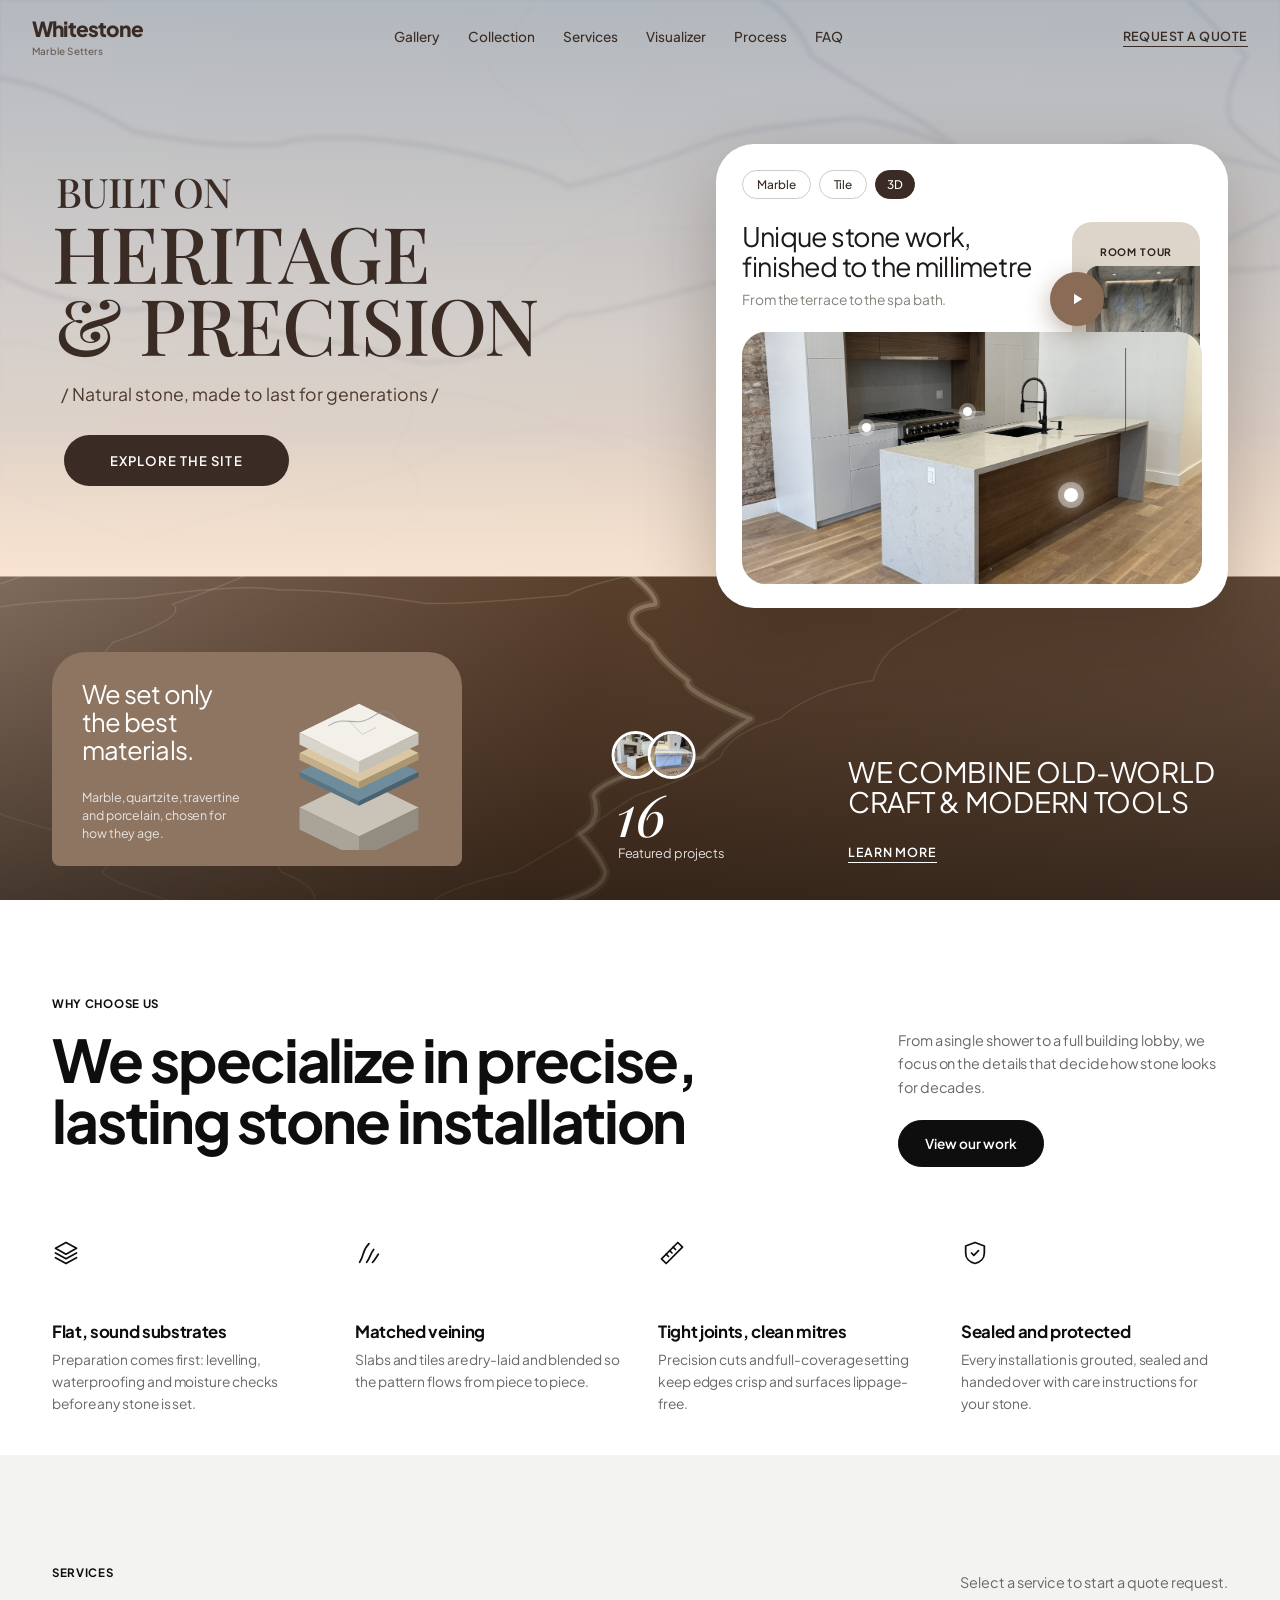
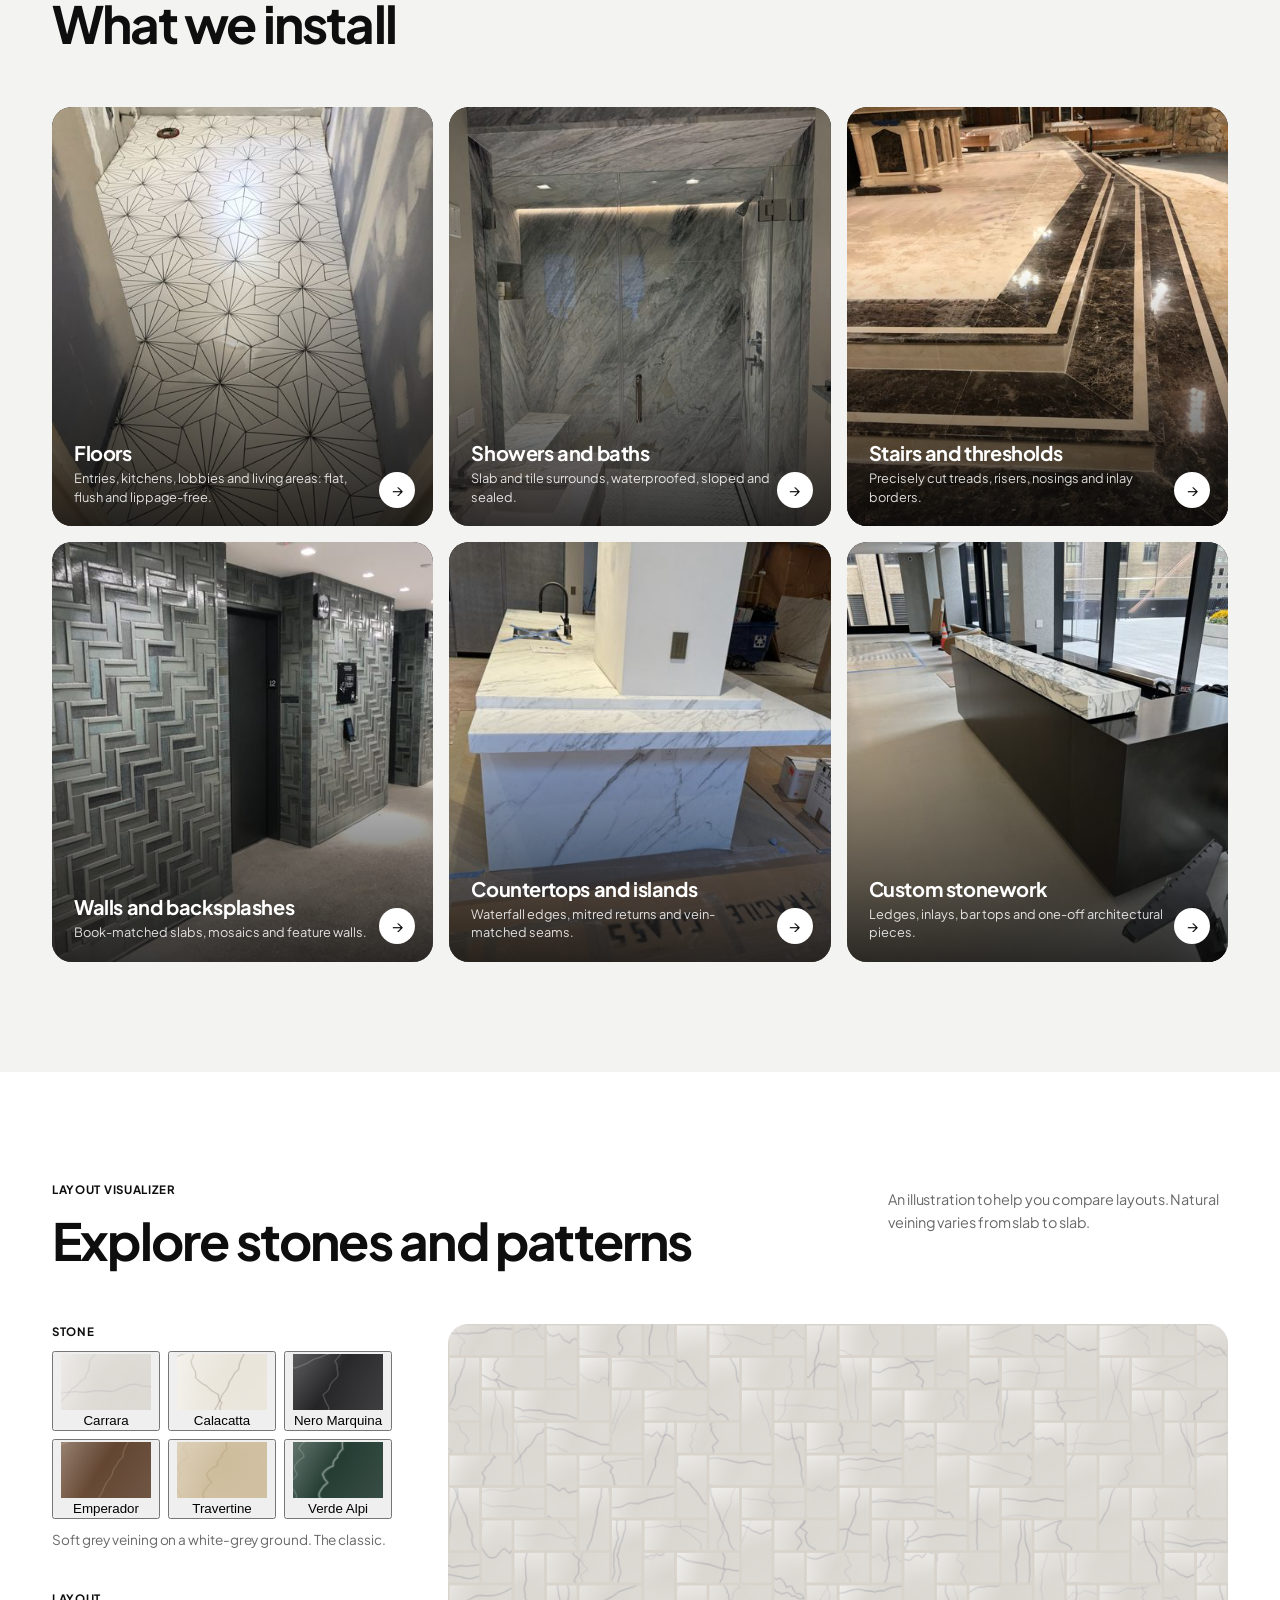
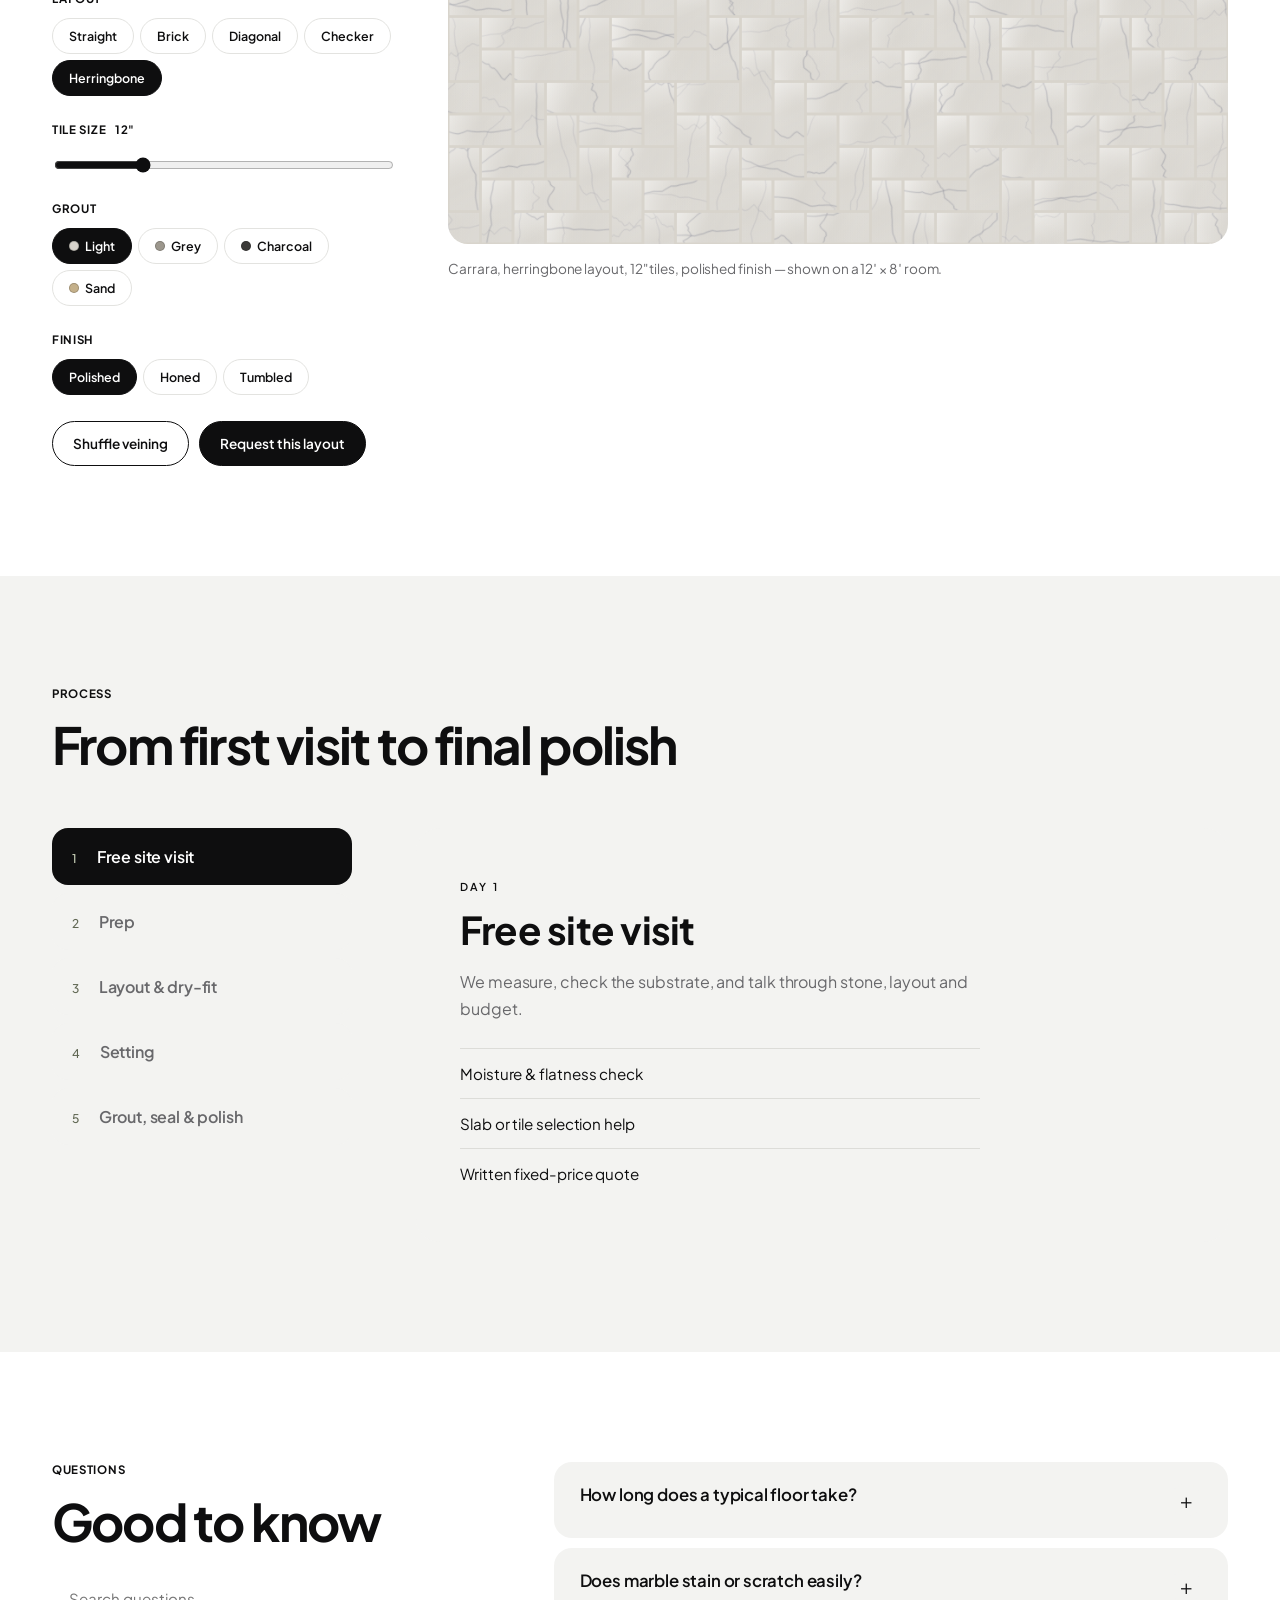
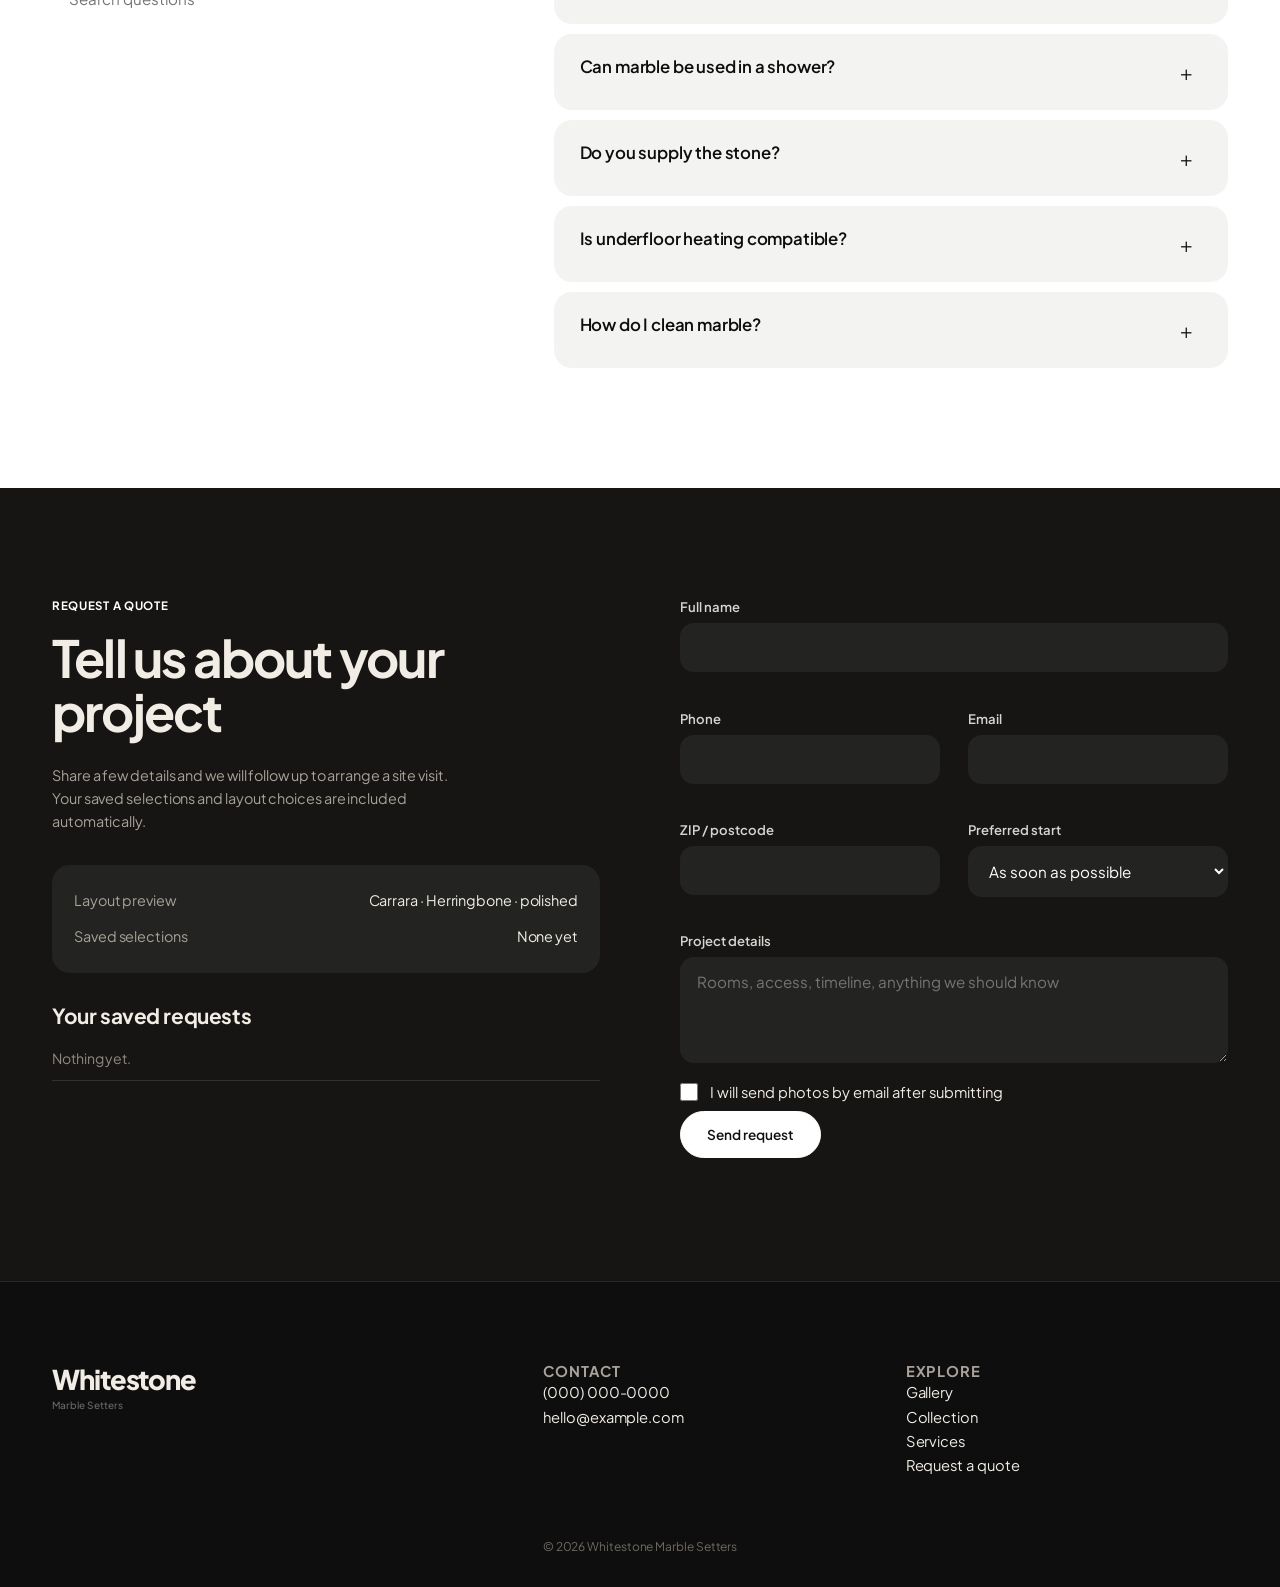
==== commit f1f78c27: "Rebuild home banner to match editorial landing reference: stacked serif title, tour card, material n" ====
--- a/index.html
+++ b/index.html
@@ -55,28 +55,43 @@
     <div class="tour-shade" aria-hidden="true"></div>
     <div class="banner" id="banner">
       <canvas id="bnBg" aria-hidden="true"></canvas>
-      <div class="bn-grid" aria-hidden="true"></div>
+
       <div class="bn-copy">
-        <p class="bn-kicker"><i></i>Marble &middot; Stone &middot; Tile</p>
-        <h1><span>Heritage craft.</span><span class="it">Exact detail.</span><span>Built to last.</span></h1>
-        <p class="bn-lead">Natural stone installed with the patience of a long tradition, the accuracy of modern tools and a finish made to outlast trends.</p>
-        <div class="bn-actions">
-          <a class="bn-start" href="collection.html">Explore the collection</a>
-          <button type="button" class="bn-ghost js-start" id="enterBtn">Take the penthouse tour</button>
-        </div>
-      </div>
-
-      <div class="bn-rack" aria-label="Featured marbles">
-        <a class="slab" data-id="calacatta" href="collection.html?q=Calacatta" style="--i:0"><canvas width="240" height="560" aria-hidden="true"></canvas><span class="slab-n"><em>MRB-01</em><b>Calacatta</b><small>Polished</small></span></a>
-        <a class="slab" data-id="nero" href="collection.html?q=Nero" style="--i:1"><canvas width="240" height="560" aria-hidden="true"></canvas><span class="slab-n"><em>MRB-02</em><b>Nero Marquina</b><small>Polished</small></span></a>
-        <a class="slab" data-id="verde" href="collection.html?q=Verde" style="--i:2"><canvas width="240" height="560" aria-hidden="true"></canvas><span class="slab-n"><em>MRB-03</em><b>Verde Alpi</b><small>Polished</small></span></a>
-        <a class="slab" data-id="statuario" href="collection.html?q=Statuario" style="--i:3"><canvas width="240" height="560" aria-hidden="true"></canvas><span class="slab-n"><em>MRB-04</em><b>Statuario</b><small>Polished</small></span></a>
-        <a class="slab" data-id="arabescato" href="collection.html?q=Arabescato" style="--i:4"><canvas width="240" height="560" aria-hidden="true"></canvas><span class="slab-n"><em>MRB-05</em><b>Arabescato</b><small>Polished</small></span></a>
-      </div>
-
-      <div class="bn-bar">
-        <p class="bn-stats"><span><b id="bnStones">44</b> stones &amp; tiles</span><span><b id="bnMats">9</b> materials</span><a href="gallery.html"><b id="bnProjects">16</b> featured projects</a></p>
-        <a class="bn-scroll" href="#intro">Scroll <span aria-hidden="true">&darr;</span></a>
+        <h1><small>Built on</small><span>Heritage</span><span>&amp; Precision</span></h1>
+        <p class="bn-sub">/ Natural stone, made to last for generations /</p>
+        <button type="button" class="bn-start js-start" id="enterBtn">Start the tour</button>
+      </div>
+
+      <aside class="bn-card" aria-label="Penthouse tour">
+        <svg class="bn-link" viewBox="0 0 100 100" preserveAspectRatio="none" aria-hidden="true"><path d="M70 63 L80 62 L80 44" fill="none" stroke="#3a2c24" stroke-width="1" vector-effect="non-scaling-stroke" opacity=".7"/></svg>
+        <div class="bn-pills"><span>Marble</span><span>Tile</span><span class="dk">3D</span></div>
+        <h2>Unique stone work, finished to the millimetre</h2>
+        <p>From the terrace to the spa bath.</p>
+        <button type="button" class="bn-room js-start" aria-label="Start the penthouse tour">
+          <span class="bn-room-t">Room tour</span>
+          <img src="images/project-06-thumb.jpg" alt="">
+        </button>
+        <button type="button" class="bn-play js-start" aria-label="Play the penthouse tour"><svg viewBox="0 0 24 24" width="18" height="18"><path d="M8 5v14l11-7z" fill="currentColor"/></svg></button>
+        <figure class="bn-main">
+          <img src="images/project-08.jpg" alt="Kitchen island with a stone waterfall edge and slab backsplash">
+          <i class="hs a"></i><i class="hs b"></i><i class="hs c"></i>
+        </figure>
+      </aside>
+
+      <a class="bn-note" href="collection.html">
+        <span class="bn-note-t"><b>We set only the best materials.</b><small>Marble, quartzite, travertine and porcelain, chosen for how they age.</small></span>
+        <svg class="bn-iso" viewBox="0 0 200 200" aria-hidden="true" focusable="false"><polygon points="100,116 170,150 100,184 30,150" fill="#c9c3b8"/><polygon points="30,150 100,184 100,210 30,176" fill="#aaa498"/><polygon points="100,184 170,150 170,176 100,210" fill="#928c81"/><polygon points="100,74 170,108 100,142 30,108" fill="#6f8c9c"/><polygon points="30,108 100,142 100,148 30,114" fill="#587585"/><polygon points="100,142 170,108 170,114 100,148" fill="#486271"/><polygon points="100,52 170,86 100,120 30,86" fill="#dcc7a4"/><polygon points="30,86 100,120 100,128 30,94" fill="#c4ad87"/><polygon points="100,120 170,86 170,94 100,128" fill="#ac966f"/><polygon points="100,28 170,62 100,96 30,62" fill="#f3f0ea"/><polygon points="30,62 100,96 100,110 30,76" fill="#dad5cb"/><polygon points="100,96 170,62 170,76 100,110" fill="#c6c1b7"/><path d="M64 54 C84 40 96 58 118 42 S142 56 150 48" stroke="#8d9099" stroke-width="1.2" fill="none" opacity=".7"/><path d="M88 48 L104 64 L120 56" stroke="#8d9099" stroke-width=".8" fill="none" opacity=".5"/></svg>
+      </a>
+
+      <a class="bn-stat" href="gallery.html">
+        <span class="bn-av"><img src="images/project-08-thumb.jpg" alt=""><img src="images/project-16-thumb.jpg" alt=""></span>
+        <strong>16</strong>
+        <small>Featured projects</small>
+      </a>
+
+      <div class="bn-cta">
+        <p>We combine old-world craft &amp; modern tools</p>
+        <a href="#process">Learn more</a>
       </div>
     </div>
   </section>
--- a/styles.css
+++ b/styles.css
@@ -606,74 +606,78 @@
 }
 .page-collection #collection{padding-top:36px}
 
-/* ===== Home banner: sleek, glowing-marble collection showcase ===== */
-:root{--display:"Playfair Display",Georgia,"Times New Roman",serif;--mono:"JetBrains Mono",ui-monospace,SFMono-Regular,Menlo,monospace;--glow:#5ee7ff}
+/* ===== Home banner: editorial landing layout (stacked serif title, tour card, material note, stat, closing line) ===== */
+:root{--display:"Playfair Display",Georgia,"Times New Roman",serif;--brown:#3a2c24;--cocoa:#8d7562}
 .tour-shade{position:absolute;inset:0;z-index:5;pointer-events:none;background:linear-gradient(rgba(8,10,14,.45),rgba(8,10,14,0) 30%,rgba(8,10,14,0) 62%,rgba(8,10,14,.6));opacity:.5}
-.banner{position:absolute;inset:0;z-index:20;overflow:hidden;color:#fff;background:#05070b;transition:opacity .7s,transform .7s}
+.banner{position:absolute;inset:0;z-index:20;overflow:hidden;color:var(--brown);background:#cfc9c6;transition:opacity .7s,transform .7s}
 .banner[hidden]{display:none}
-.tour.open .banner{opacity:0;transform:scale(1.03);pointer-events:none}
-#bnBg{position:absolute;inset:0;width:100%;height:100%;cursor:default;touch-action:auto}
-.bn-grid{position:absolute;inset:0;pointer-events:none;background:
-  radial-gradient(ellipse 60% 50% at 78% 55%,rgba(94,231,255,.14),transparent 70%),
-  linear-gradient(rgba(5,7,11,.85),rgba(5,7,11,0) 130px),
-  linear-gradient(90deg,rgba(5,7,11,.92) 0%,rgba(5,7,11,.55) 48%,rgba(5,7,11,0) 74%),
-  repeating-linear-gradient(0deg,rgba(255,255,255,.035) 0 1px,transparent 1px 64px),
-  repeating-linear-gradient(90deg,rgba(255,255,255,.035) 0 1px,transparent 1px 64px)}
-.bn-copy{position:absolute;left:max(32px,calc((100vw - 1240px)/2 + 32px));top:calc(var(--header-h) + 10vh);max-width:min(660px,52vw)}
-.bn-kicker{display:flex;align-items:center;gap:10px;margin:0 0 22px;font:600 .72rem var(--mono);letter-spacing:.18em;text-transform:uppercase;color:var(--glow)}
-.bn-kicker i{width:8px;height:8px;border-radius:50%;background:var(--glow);box-shadow:0 0 12px 3px rgba(94,231,255,.7)}
-.bn-copy h1{font:500 clamp(2.2rem,4.2vw,4rem)/.98 var(--display);letter-spacing:-.01em;text-transform:uppercase;margin:0 0 .5em;color:#f4f7f8}
-.bn-copy h1 span{display:block}
-.bn-copy h1 .it{font-style:italic;padding-left:.5em;color:#bff6ff;text-shadow:0 0 30px rgba(94,231,255,.45)}
-.bn-lead{max-width:440px;margin:0 0 30px;font-size:.95rem;line-height:1.65;color:rgba(255,255,255,.72)}
-.bn-actions{display:flex;gap:12px;flex-wrap:wrap}
-.bn-start,.bn-ghost{border-radius:999px;padding:16px 30px;font:600 .82rem var(--sans);letter-spacing:.02em;cursor:pointer;text-decoration:none;transition:.25s;display:inline-block}
-.bn-start{background:var(--glow);color:#021419;border:1px solid var(--glow);box-shadow:0 0 0 0 rgba(94,231,255,.5)}
-.bn-start:hover{box-shadow:0 0 34px 2px rgba(94,231,255,.55);transform:translateY(-2px)}
-.bn-ghost{background:rgba(255,255,255,.04);color:#fff;border:1px solid rgba(255,255,255,.35);backdrop-filter:blur(8px)}
-.bn-ghost:hover{border-color:var(--glow);color:var(--glow)}
-
-.bn-rack{position:absolute;right:max(32px,calc((100vw - 1240px)/2 + 32px));top:calc(var(--header-h) + 8vh);display:flex;gap:14px;align-items:flex-start}
-.slab{position:relative;display:block;width:clamp(82px,7.4vw,112px);text-decoration:none;color:#fff;transition:transform .45s cubic-bezier(.2,.7,.2,1);transform:translateY(calc(var(--i) % 2 * 38px))}
-.slab canvas{display:block;width:100%;height:clamp(280px,44vh,400px);border-radius:14px;border:1px solid rgba(255,255,255,.18);box-shadow:0 20px 50px rgba(0,0,0,.5);transition:box-shadow .35s,border-color .35s;object-fit:cover}
-.slab:hover,.slab:focus-visible{transform:translateY(calc(var(--i) % 2 * 38px - 14px))}
-.slab:hover canvas,.slab:focus-visible canvas{border-color:var(--glow);box-shadow:0 0 0 1px var(--glow),0 0 40px rgba(94,231,255,.45),0 24px 50px rgba(0,0,0,.5)}
-.slab-n{display:block;margin-top:12px}
-.slab-n em{display:block;font:600 .62rem var(--mono);letter-spacing:.14em;color:var(--glow);font-style:normal}
-.slab-n b{display:block;font:600 .88rem var(--sans);margin:3px 0 1px;letter-spacing:-.01em}
-.slab-n small{font:500 .62rem var(--mono);letter-spacing:.1em;text-transform:uppercase;color:rgba(255,255,255,.55)}
-
-.bn-bar{position:absolute;left:max(32px,calc((100vw - 1240px)/2 + 32px));right:max(32px,calc((100vw - 1240px)/2 + 32px));bottom:28px;display:flex;justify-content:space-between;align-items:center;gap:20px;padding-top:18px;border-top:1px solid rgba(255,255,255,.14)}
-.bn-stats{display:flex;gap:30px;margin:0;font:500 .72rem var(--mono);letter-spacing:.1em;text-transform:uppercase;color:rgba(255,255,255,.6);flex-wrap:wrap}
-.bn-stats b{color:var(--glow);font-weight:600;font-size:.95rem;margin-right:6px}
-.bn-stats a{color:inherit;text-decoration:none}.bn-stats a:hover{color:#fff}
-.bn-scroll{font:600 .72rem var(--mono);letter-spacing:.16em;text-transform:uppercase;color:#fff;text-decoration:none}
-.bn-scroll:hover{color:var(--glow)}
-
-/* transparent header over the banner */
+.tour.open .banner{opacity:0;transform:scale(1.02);pointer-events:none}
+#bnBg{position:absolute;inset:0;width:100%;height:100%;touch-action:auto;cursor:default}
+.bn-copy{position:absolute;left:max(32px,calc((100vw - 1240px)/2 + 32px));top:calc(var(--header-h) + 11vh);max-width:min(700px,52vw)}
+.bn-copy h1{margin:0 0 22px;font:500 clamp(2.8rem,6.1vw,5.6rem)/.92 var(--display);letter-spacing:-.015em;text-transform:uppercase;color:var(--brown)}
+.bn-copy h1 span,.bn-copy h1 small{display:block}
+.bn-copy h1 small{font:500 .52em/1 var(--display);margin:0 0 .14em .1em}
+.bn-copy h1 span:last-child{margin-left:.04em}
+.bn-sub{margin:0 0 30px;padding-left:.5em;font:400 1.1rem var(--sans);letter-spacing:0;color:#4b3b31}
+.bn-start{margin-left:.9em;background:var(--brown);color:#fff;border:0;border-radius:999px;padding:17px 46px;font:600 .82rem var(--sans);letter-spacing:.08em;text-transform:uppercase;cursor:pointer;transition:.25s}
+.bn-start:hover{background:#5a4436;transform:translateY(-2px)}
+
+.bn-card{position:absolute;right:max(32px,calc((100vw - 1240px)/2 + 32px));top:calc(var(--header-h) + 8vh);width:min(560px,40vw);background:#fff;border-radius:38px;padding:26px 26px 24px;box-shadow:0 30px 80px rgba(40,24,12,.28)}
+.bn-link{position:absolute;inset:0;width:100%;height:100%;pointer-events:none;z-index:3}
+.bn-pills{display:flex;gap:8px;align-items:center;margin-bottom:22px}
+.bn-pills span{border:1px solid #cfccc6;border-radius:999px;padding:6px 14px;font:500 .74rem var(--sans)}
+.bn-pills .dk{background:var(--brown);border-color:var(--brown);color:#fff;padding:6px 11px}
+.bn-card h2{font:400 clamp(1.45rem,2.1vw,1.9rem)/1.12 var(--sans);letter-spacing:-.03em;margin:0 0 8px;max-width:300px;color:#1d1a18}
+.bn-card>p{margin:0 0 20px;color:#85807a;font-size:.86rem}
+.bn-room{position:absolute;right:28px;top:78px;width:128px;height:150px;border:0;padding:0;border-radius:20px;background:#ddd5ca;overflow:hidden;cursor:pointer;text-align:center}
+.bn-room-t{display:block;padding:12px 0 8px;font:700 .64rem var(--sans);letter-spacing:.08em;text-transform:uppercase;color:#2b221c}
+.bn-room img{display:block;width:100%;height:96px;object-fit:cover;border-radius:12px 0 0 0;margin-left:14px;width:calc(100% - 14px)}
+.bn-play{position:absolute;right:124px;top:128px;width:54px;height:54px;border:0;border-radius:50%;background:#8a6b55;color:#fff;display:grid;place-items:center;cursor:pointer;box-shadow:0 8px 24px rgba(70,40,20,.35);transition:transform .25s;z-index:4}
+.bn-play:hover{transform:scale(1.1)}
+.bn-main{position:relative;margin:0;height:clamp(190px,28vh,290px);border-radius:24px;overflow:hidden;background:#ddd5ca}
+.bn-main img{position:absolute;inset:0;width:100%;height:100%;object-fit:cover;object-position:center 58%}
+.hs{position:absolute;width:9px;height:9px;border-radius:50%;background:#fff;box-shadow:0 0 0 4px rgba(255,255,255,.35)}
+.hs.a{left:26%;top:36%}.hs.b{left:48%;top:30%}.hs.c{left:70%;top:62%;width:14px;height:14px;box-shadow:0 0 0 6px rgba(255,255,255,.4),0 0 18px 4px rgba(255,255,255,.6)}
+
+.bn-note{position:absolute;left:max(32px,calc((100vw - 1240px)/2 + 32px));bottom:34px;width:min(420px,32vw);min-height:190px;display:flex;justify-content:space-between;gap:12px;background:var(--cocoa);color:#fff;border-radius:34px 34px 8px 8px;padding:28px 24px 24px 30px;text-decoration:none;transition:transform .3s;overflow:hidden}
+.bn-note:hover{transform:translateY(-4px)}
+.bn-note-t{display:flex;flex-direction:column;justify-content:space-between;max-width:170px}
+.bn-note b{display:block;font:400 clamp(1.4rem,2vw,1.8rem)/1.1 var(--sans);letter-spacing:-.03em}
+.bn-note small{display:block;font-size:.78rem;line-height:1.45;opacity:.8;margin-top:18px}
+.bn-iso{width:170px;height:170px;flex:none;align-self:flex-end;margin:0 -6px -8px 0}
+.bn-stat{position:absolute;left:50%;bottom:36px;transform:translateX(-25%);display:flex;flex-direction:column;align-items:flex-start;color:#fff;text-decoration:none}
+.bn-av{display:flex;margin-bottom:6px}
+.bn-av img{width:48px;height:48px;border-radius:50%;object-fit:cover;border:3px solid #fff;margin-right:-12px}
+.bn-stat strong{font:italic 400 3.6rem/1 var(--display);margin-left:4px}
+.bn-stat small{font-size:.8rem;opacity:.85;margin-left:6px}
+.bn-cta{position:absolute;right:max(32px,calc((100vw - 1240px)/2 + 32px));bottom:36px;max-width:380px;color:#fff}
+.bn-cta p{font:400 clamp(1.4rem,2.2vw,2rem)/1.08 var(--sans);letter-spacing:-.01em;text-transform:uppercase;margin:0 0 20px}
+.bn-cta a{color:#fff;font:600 .78rem var(--sans);letter-spacing:.06em;text-transform:uppercase;border-bottom:1px solid #fff;padding-bottom:2px;text-decoration:none}
+
+/* header over the pale banner: dark text, underlined quote link (as in the reference) */
 .home .site-header:not(.solid){background:transparent;box-shadow:none;backdrop-filter:none}
-.home .site-header:not(.solid) .brand-name,.home .site-header:not(.solid) .nav a{color:#fff}
-.home .site-header:not(.solid) .brand-sub{color:rgba(255,255,255,.7)}
-.home .site-header:not(.solid) .nav-cta{background:transparent;border-color:rgba(255,255,255,.7)}
-.home .site-header:not(.solid) .nav-cta:hover{background:var(--glow);border-color:var(--glow);color:#021419}
-.home .site-header:not(.solid) .nav-toggle span{background:#fff}
+.home .site-header:not(.solid) .brand-name,.home .site-header:not(.solid) .nav a{color:var(--brown)}
+.home .site-header:not(.solid) .brand-sub{color:#6a5b50}
+.home .site-header:not(.solid) .nav-cta{background:transparent;border:0;border-bottom:1px solid var(--brown);border-radius:0;padding:2px 0;font-weight:600;letter-spacing:.04em;text-transform:uppercase;font-size:.78rem}
+.home .site-header:not(.solid) .nav-cta:hover{background:transparent;color:#000}
+.home .site-header:not(.solid) .nav-toggle span{background:var(--brown)}
+.tour-open .site-header:not(.solid) .brand-name,.tour-open .site-header:not(.solid) .nav a{color:#fff}
+.tour-open .site-header:not(.solid) .brand-sub{color:rgba(255,255,255,.7)}
+.tour-open .site-header:not(.solid) .nav-cta{border-bottom-color:#fff}
+.tour-open .site-header:not(.solid) .nav-toggle span{background:#fff}
 .home .tour-cap{top:calc(var(--header-h) + 36px)}
 
-@media (max-height:780px){.slab canvas{height:clamp(240px,40vh,340px)}.bn-lead{margin-bottom:22px}}
-@media (max-width:1100px){.bn-rack{gap:10px}.slab{width:clamp(82px,9vw,110px)}}
+@media (max-height:800px){.bn-main{height:170px}.bn-note{min-height:160px}.bn-iso{width:140px;height:140px}}
+@media (max-width:1180px){.bn-stat{display:none}.bn-note{width:min(380px,40vw)}}
 @media (max-width:900px){
-  .bn-rack{left:20px;right:20px;top:calc(var(--header-h) + 18px);justify-content:center;gap:8px}
-  .slab{width:calc((100% - 32px)/5);transform:none!important}
-  .slab canvas{height:150px;border-radius:10px}
-  .slab-n{margin-top:6px}.slab-n small,.slab-n em{display:none}.slab-n b{font-size:.62rem}
-  .bn-copy{left:20px;right:20px;max-width:none;top:auto;bottom:86px}
-  .bn-copy h1{font-size:clamp(2rem,9.4vw,3.2rem)}
-  .bn-lead{display:none}
-  .bn-start,.bn-ghost{padding:14px 22px}
-  .bn-stats span:nth-child(2){display:none}
-  .bn-bar{left:20px;right:20px;bottom:18px}
-  .bn-grid{background:linear-gradient(rgba(5,7,11,.2),rgba(5,7,11,.85) 70%),repeating-linear-gradient(0deg,rgba(255,255,255,.03) 0 1px,transparent 1px 56px),repeating-linear-gradient(90deg,rgba(255,255,255,.03) 0 1px,transparent 1px 56px)}
-  .home .site-header:not(.solid){background:rgba(5,7,11,.55)}
-}
-@media (max-width:860px){.home .site-header .nav.open a{color:var(--ink)}.home .site-header .nav.open .nav-cta{color:#fff;background:var(--ink)}}
-@media (max-width:560px){.bn-bar{display:none}.bn-copy{bottom:34px}}
+  .bn-note,.bn-cta,.bn-stat{display:none}
+  .bn-card{left:20px;right:20px;top:auto;bottom:24px;width:auto;padding:14px;border-radius:26px}
+  .bn-link,.bn-room,.bn-card h2,.bn-card>p,.bn-pills{display:none}
+  .bn-main{height:clamp(150px,24vh,220px);border-radius:18px}
+  .bn-play{right:calc(50% - 27px);top:auto;bottom:calc(14px + clamp(150px,24vh,220px)/2 - 27px)}
+  .bn-copy{left:20px;right:20px;max-width:none;top:calc(var(--header-h) + 5vh)}
+  .bn-copy h1{font-size:clamp(2.6rem,13vw,4.4rem)}
+  .bn-start{margin-left:.4em}
+  .home .site-header:not(.solid){background:rgba(207,201,198,.55)}
+}
+@media (max-width:860px){.home .site-header .nav.open a{color:var(--ink)}.home .site-header .nav.open .nav-cta{color:var(--ink);border-bottom-color:var(--ink)}}
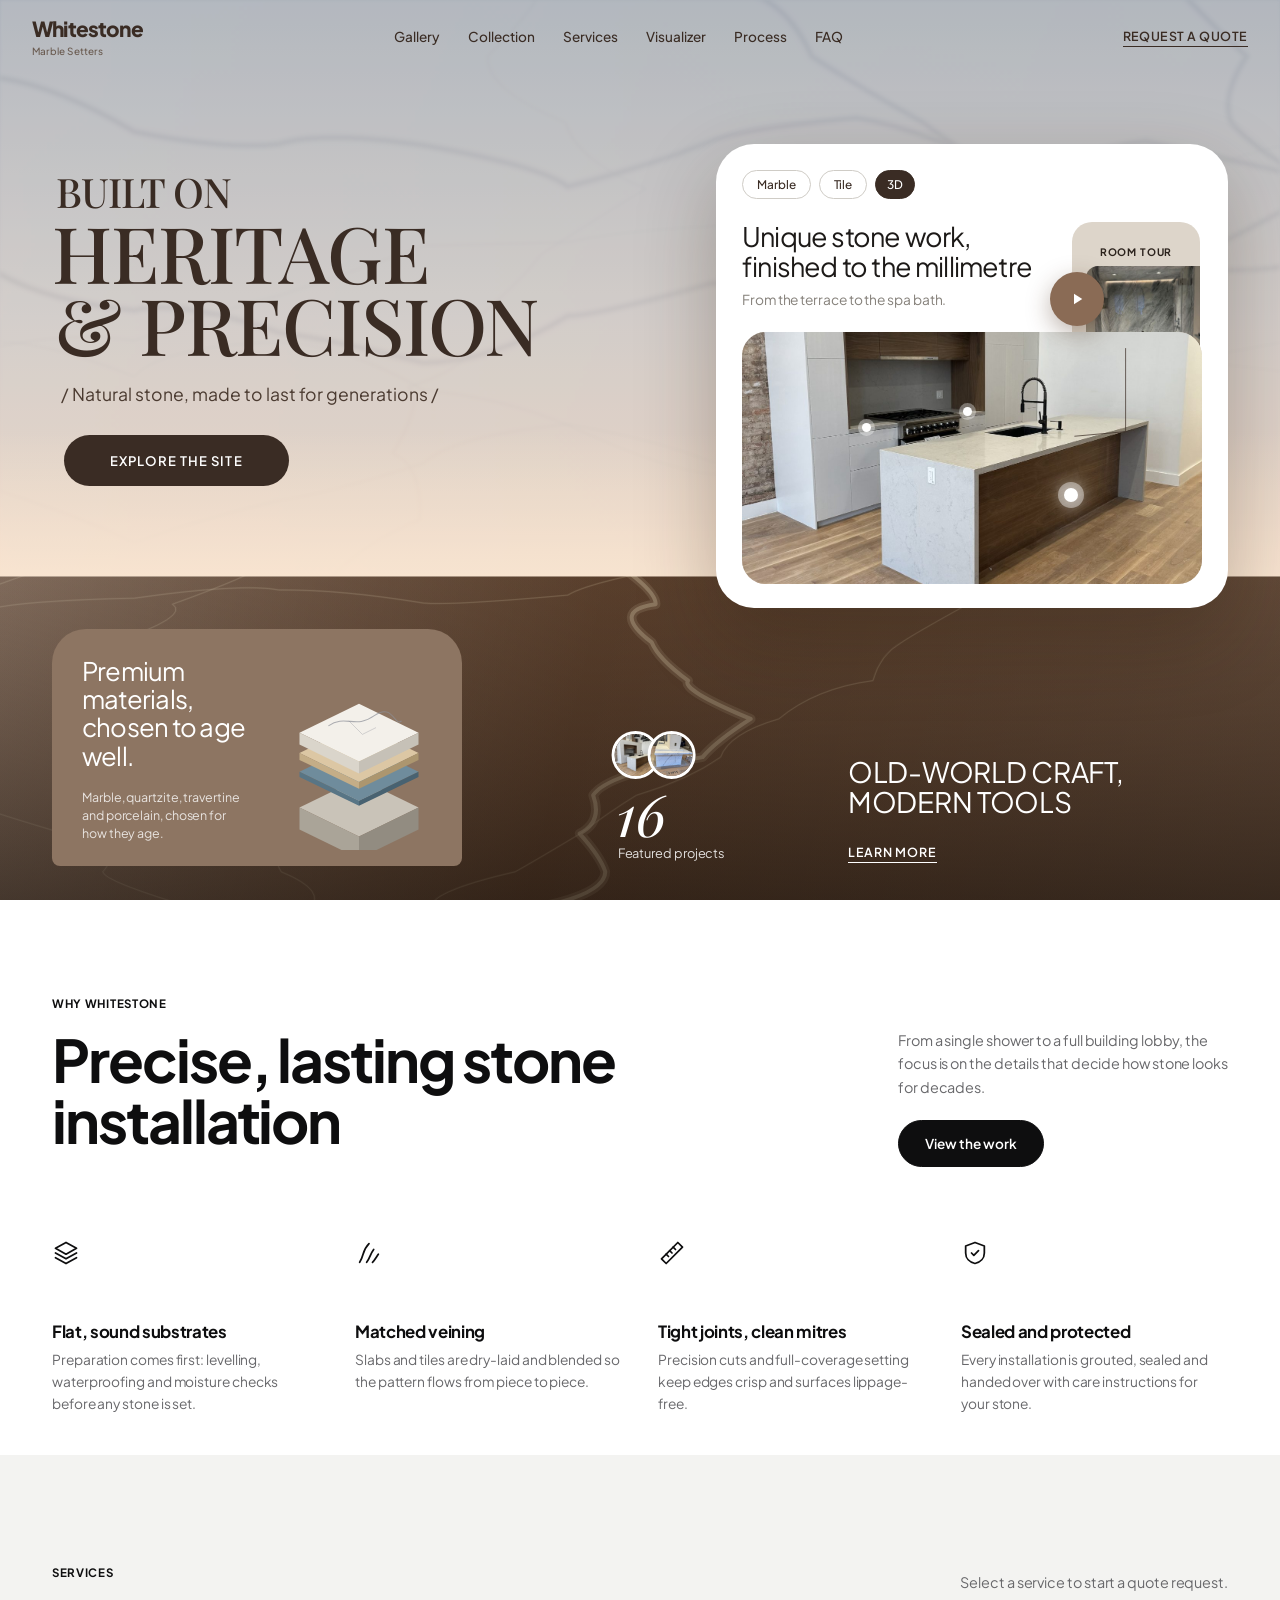
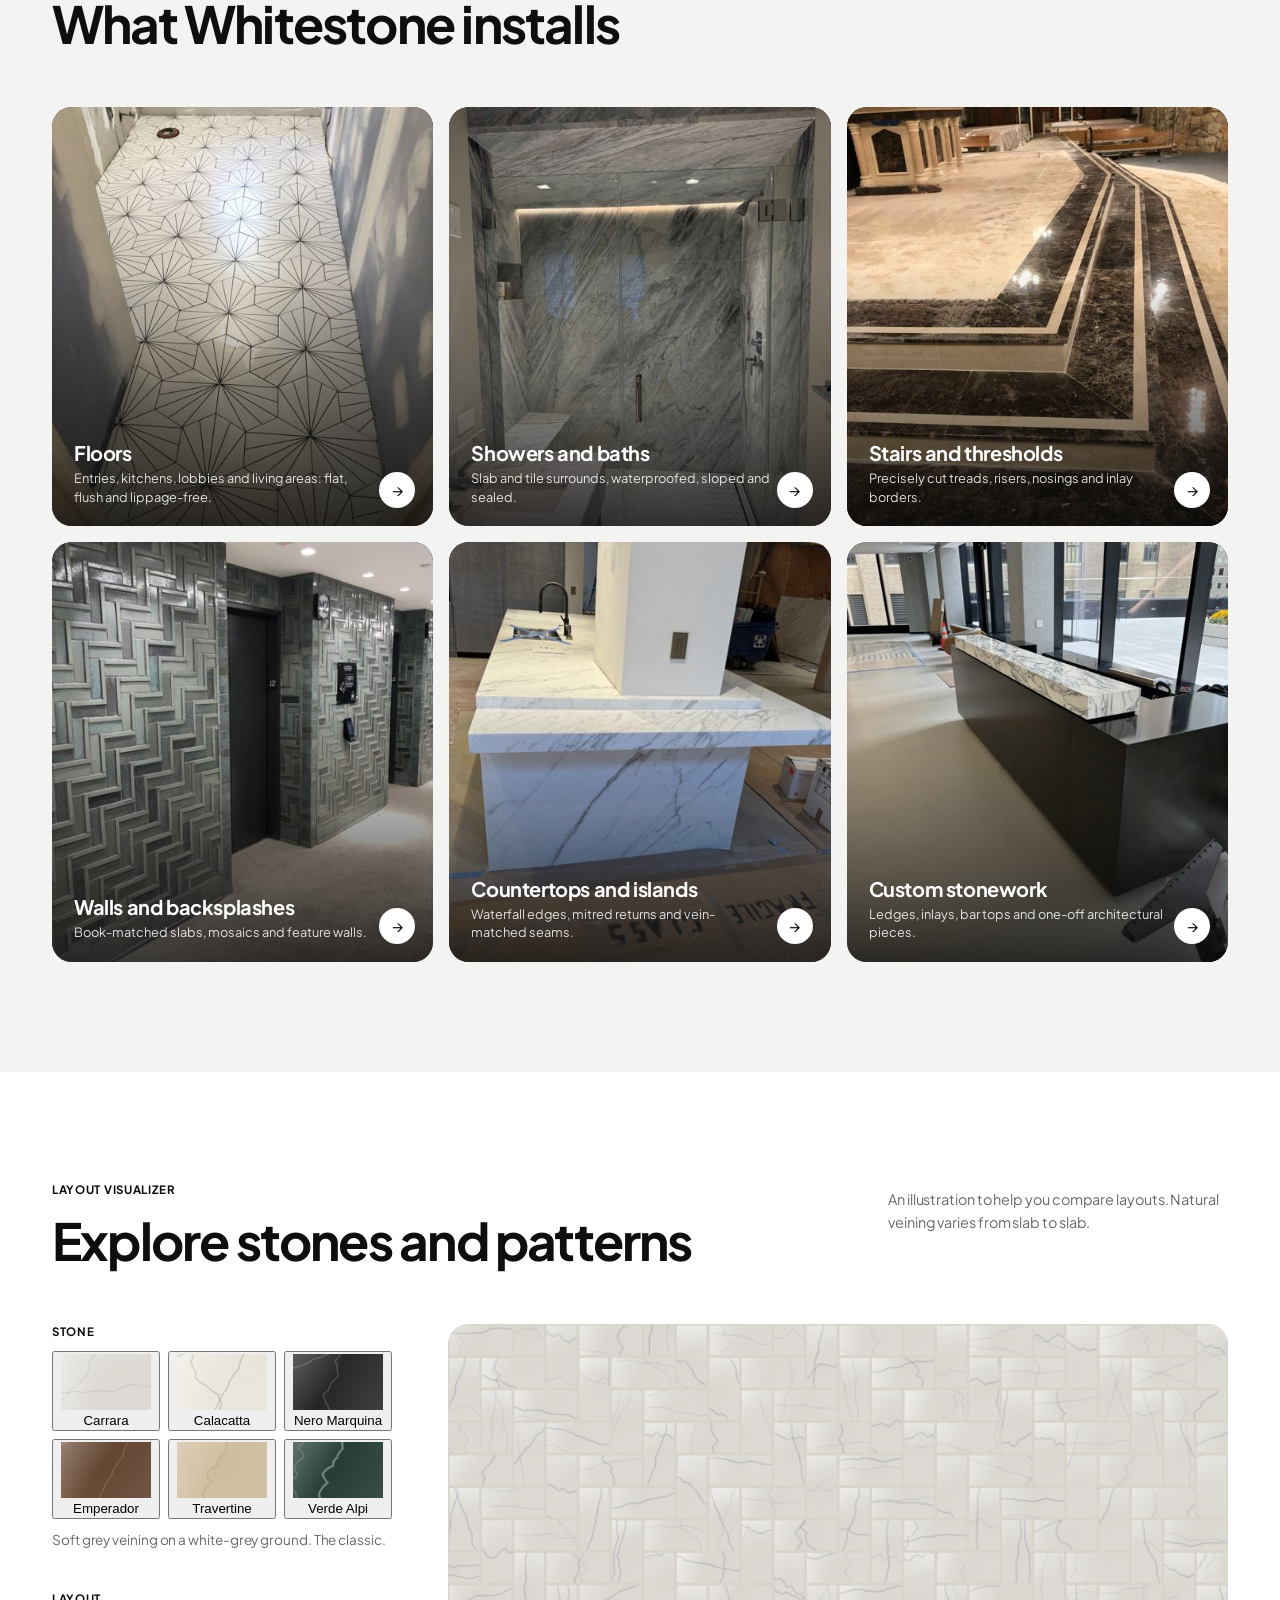
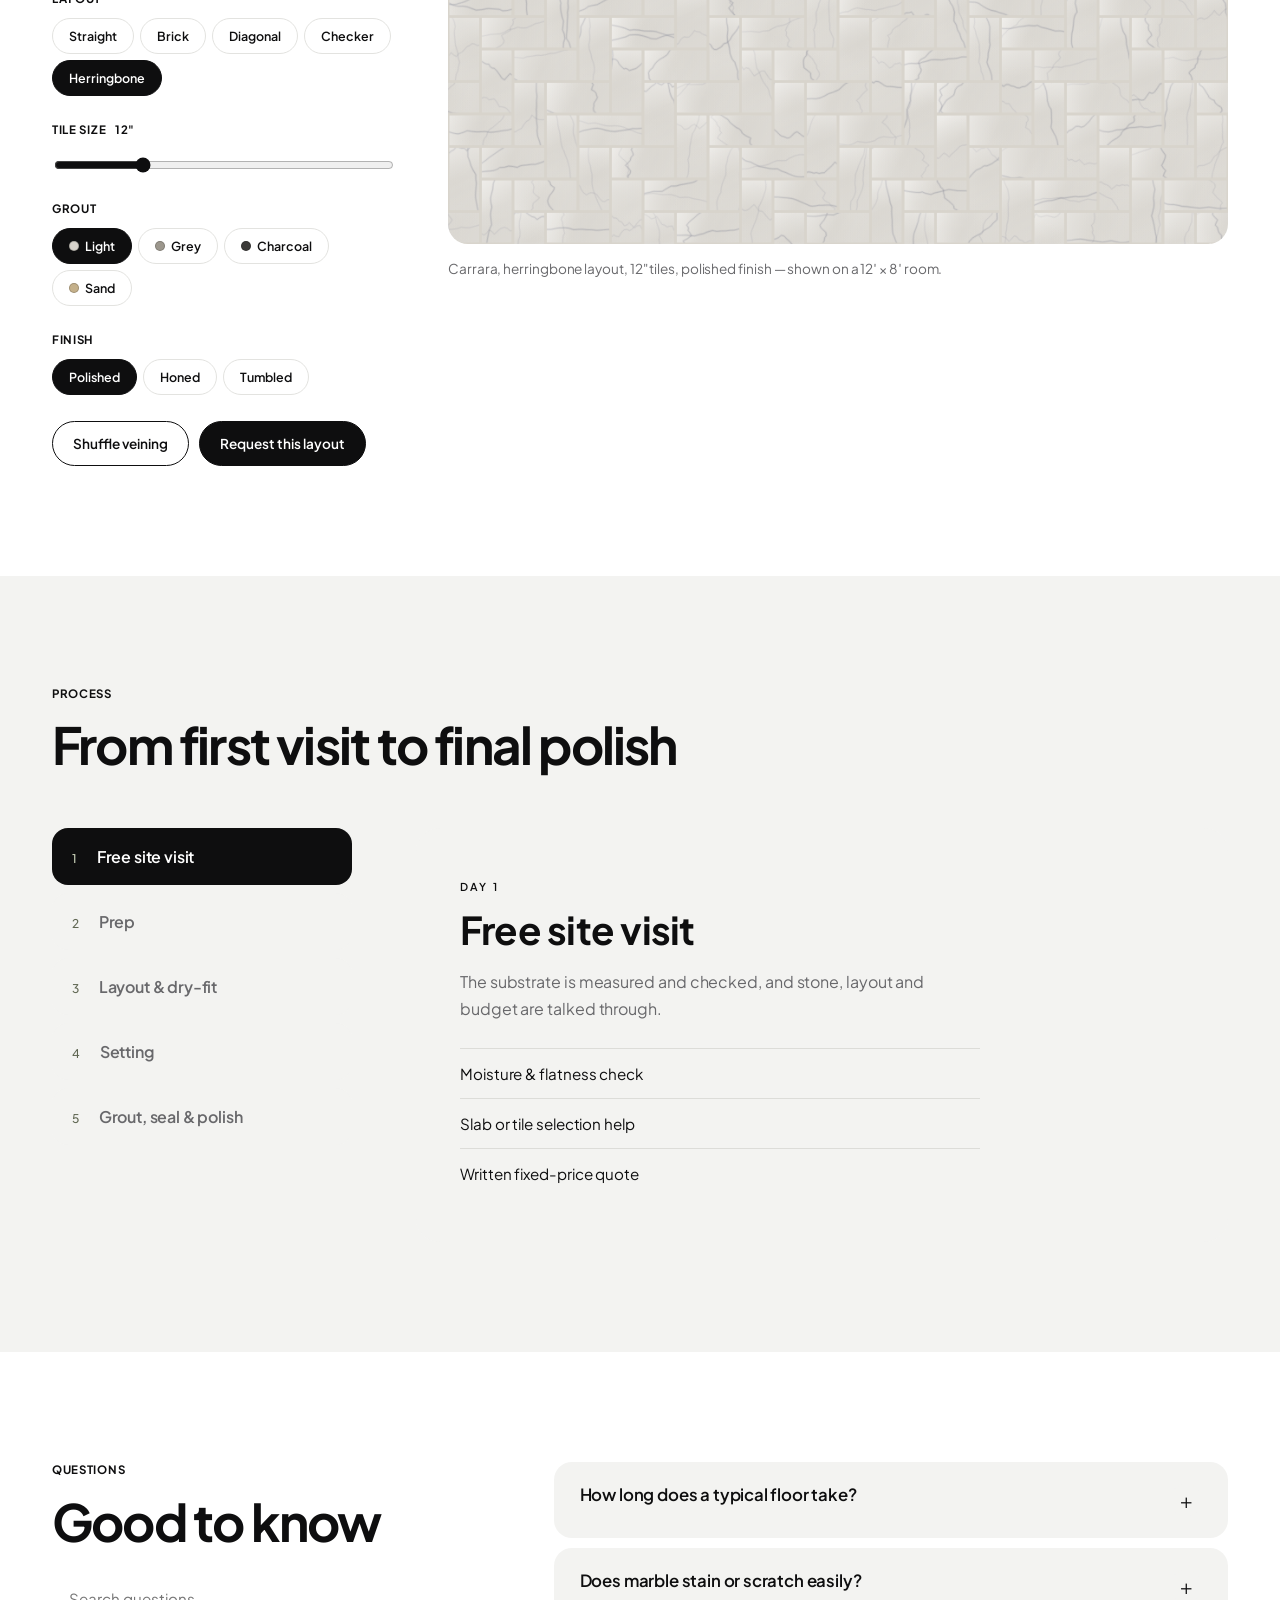
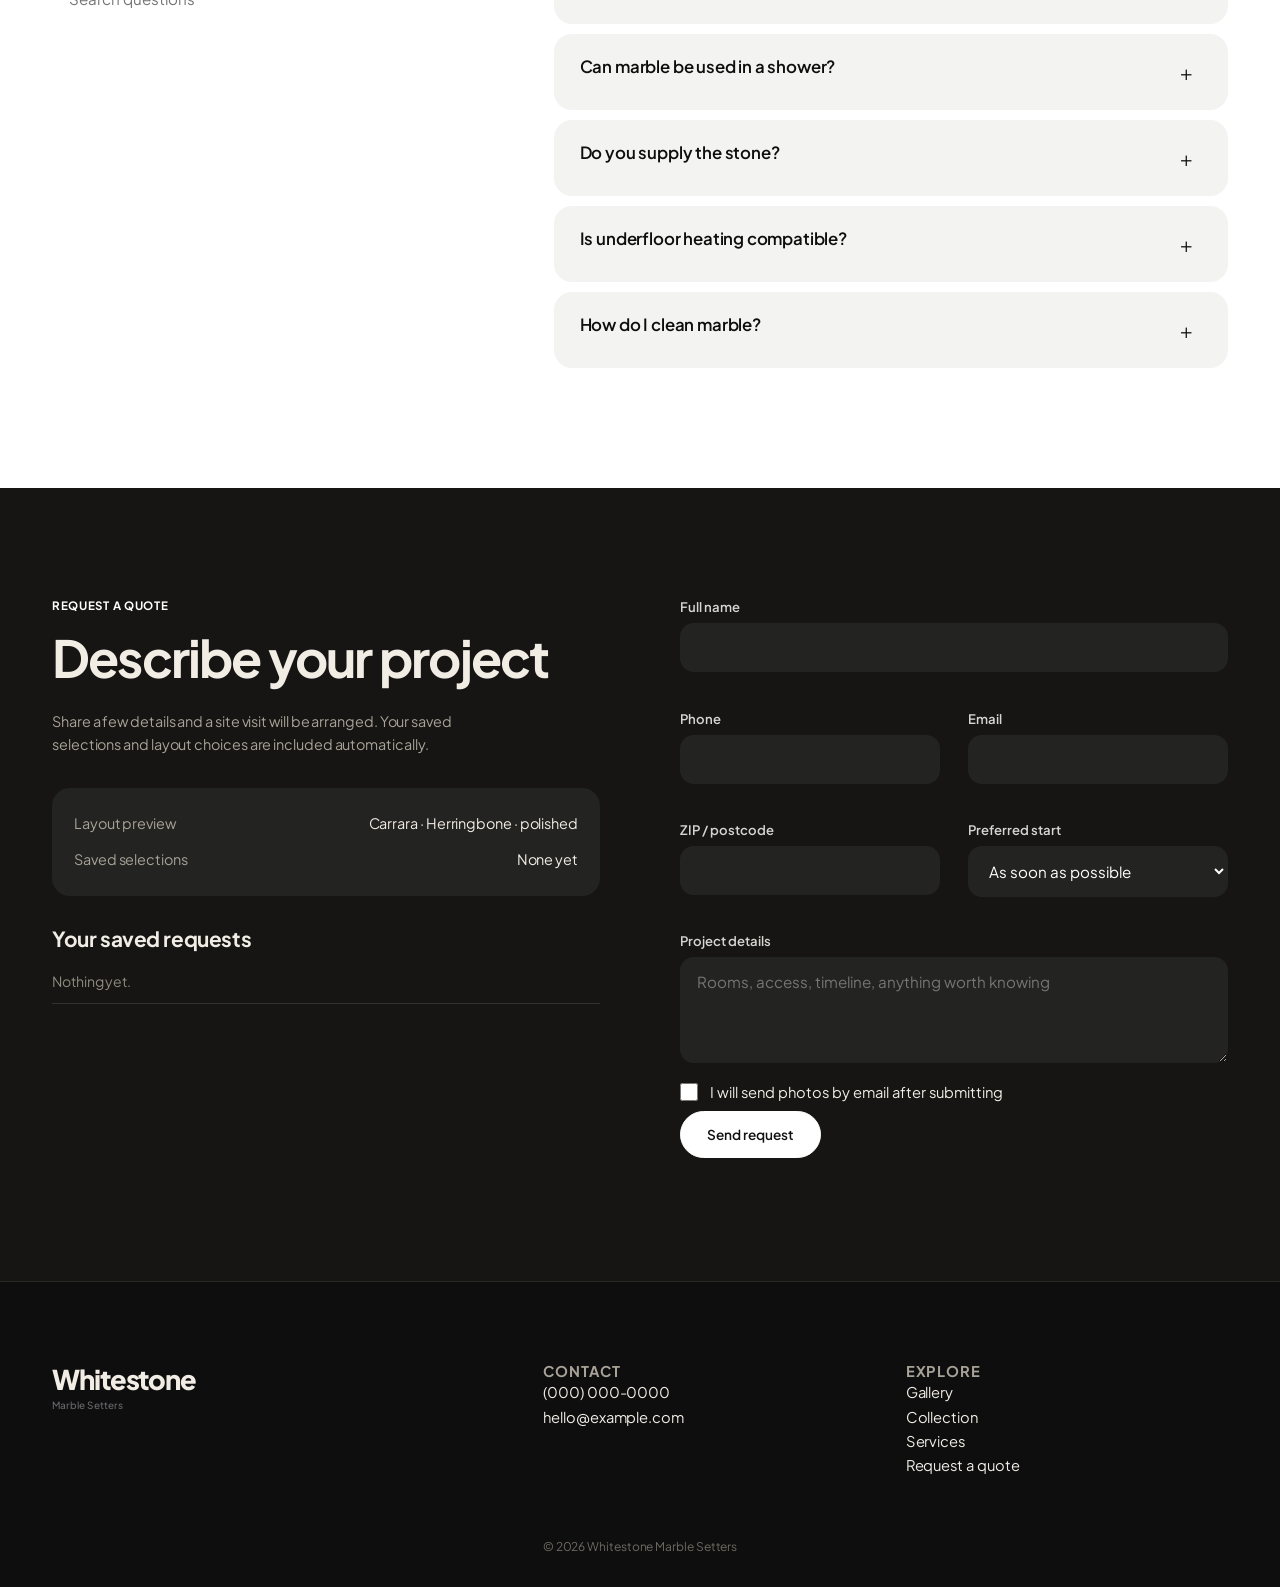
==== commit 7f0b2d24: "Reword copy to avoid repeated 'we' Co-Authored-By: Claude Sonnet 5.5 <noreply@anthropic.com> Claude-" ====
--- a/index.html
+++ b/index.html
@@ -4,7 +4,7 @@
 <meta charset="utf-8">
 <meta name="viewport" content="width=device-width, initial-scale=1">
 <title>Whitestone Marble Setters</title>
-<meta name="description" content="Whitestone Marble Setters: marble, stone and tile installation for residential and commercial projects. Explore our work, preview layouts and request a quote.">
+<meta name="description" content="Whitestone Marble Setters: marble, stone and tile installation for residential and commercial projects. Explore the work, preview layouts and request a quote.">
 <link rel="preconnect" href="https://fonts.googleapis.com">
 <link rel="preconnect" href="https://fonts.gstatic.com" crossorigin>
 <link href="https://fonts.googleapis.com/css2?family=Plus+Jakarta+Sans:wght@400;500;600;700;800&display=swap" rel="stylesheet">
@@ -79,7 +79,7 @@
       </aside>
 
       <a class="bn-note" href="collection.html">
-        <span class="bn-note-t"><b>We set only the best materials.</b><small>Marble, quartzite, travertine and porcelain, chosen for how they age.</small></span>
+        <span class="bn-note-t"><b>Premium materials, chosen to age well.</b><small>Marble, quartzite, travertine and porcelain, chosen for how they age.</small></span>
         <svg class="bn-iso" viewBox="0 0 200 200" aria-hidden="true" focusable="false"><polygon points="100,116 170,150 100,184 30,150" fill="#c9c3b8"/><polygon points="30,150 100,184 100,210 30,176" fill="#aaa498"/><polygon points="100,184 170,150 170,176 100,210" fill="#928c81"/><polygon points="100,74 170,108 100,142 30,108" fill="#6f8c9c"/><polygon points="30,108 100,142 100,148 30,114" fill="#587585"/><polygon points="100,142 170,108 170,114 100,148" fill="#486271"/><polygon points="100,52 170,86 100,120 30,86" fill="#dcc7a4"/><polygon points="30,86 100,120 100,128 30,94" fill="#c4ad87"/><polygon points="100,120 170,86 170,94 100,128" fill="#ac966f"/><polygon points="100,28 170,62 100,96 30,62" fill="#f3f0ea"/><polygon points="30,62 100,96 100,110 30,76" fill="#dad5cb"/><polygon points="100,96 170,62 170,76 100,110" fill="#c6c1b7"/><path d="M64 54 C84 40 96 58 118 42 S142 56 150 48" stroke="#8d9099" stroke-width="1.2" fill="none" opacity=".7"/><path d="M88 48 L104 64 L120 56" stroke="#8d9099" stroke-width=".8" fill="none" opacity=".5"/></svg>
       </a>
 
@@ -90,7 +90,7 @@
       </a>
 
       <div class="bn-cta">
-        <p>We combine old-world craft &amp; modern tools</p>
+        <p>Old-world craft, modern tools</p>
         <a href="#process">Learn more</a>
       </div>
     </div>
@@ -98,12 +98,12 @@
 
   <section class="why" id="intro">
     <div class="wrap">
-      <p class="eyebrow">Why choose us</p>
+      <p class="eyebrow">Why Whitestone</p>
       <div class="why-head">
-        <h2>We specialize in precise, lasting stone installation</h2>
+        <h2>Precise, lasting stone installation</h2>
         <div class="why-side">
-          <p>From a single shower to a full building lobby, we focus on the details that decide how stone looks for decades.</p>
-          <a class="btn" href="gallery.html">View our work</a>
+          <p>From a single shower to a full building lobby, the focus is on the details that decide how stone looks for decades.</p>
+          <a class="btn" href="gallery.html">View the work</a>
         </div>
       </div>
       <div class="why-grid">
@@ -120,7 +120,7 @@
       <div class="section-head">
         <div>
           <p class="eyebrow">Services</p>
-          <h2>What we install</h2>
+          <h2>What Whitestone installs</h2>
         </div>
         <p class="sub">Select a service to start a quote request.</p>
       </div>
@@ -203,8 +203,8 @@
     <div class="wrap quote-wrap">
       <div>
         <p class="eyebrow">Request a quote</p>
-        <h2>Tell us about your project</h2>
-        <p class="sub">Share a few details and we will follow up to arrange a site visit. Your saved selections and layout choices are included automatically.</p>
+        <h2>Describe your project</h2>
+        <p class="sub">Share a few details and a site visit will be arranged. Your saved selections and layout choices are included automatically.</p>
         <div class="summary" id="quoteSummary"></div>
         <h3 class="saved-title">Your saved requests</h3>
         <ul class="saved" id="savedList"></ul>
@@ -221,7 +221,7 @@
             <select id="qWhen"><option>As soon as possible</option><option>Within 1-3 months</option><option>3+ months</option><option>Just planning</option></select>
           </label>
         </div>
-        <label>Project details <textarea id="qMsg" rows="4" placeholder="Rooms, access, timeline, anything we should know"></textarea></label>
+        <label>Project details <textarea id="qMsg" rows="4" placeholder="Rooms, access, timeline, anything worth knowing"></textarea></label>
         <label class="inline"><input type="checkbox" id="qPhotos"> I will send photos by email after submitting</label>
         <button class="btn" type="submit">Send request</button>
         <p class="fine" id="formStatus" role="status"></p>
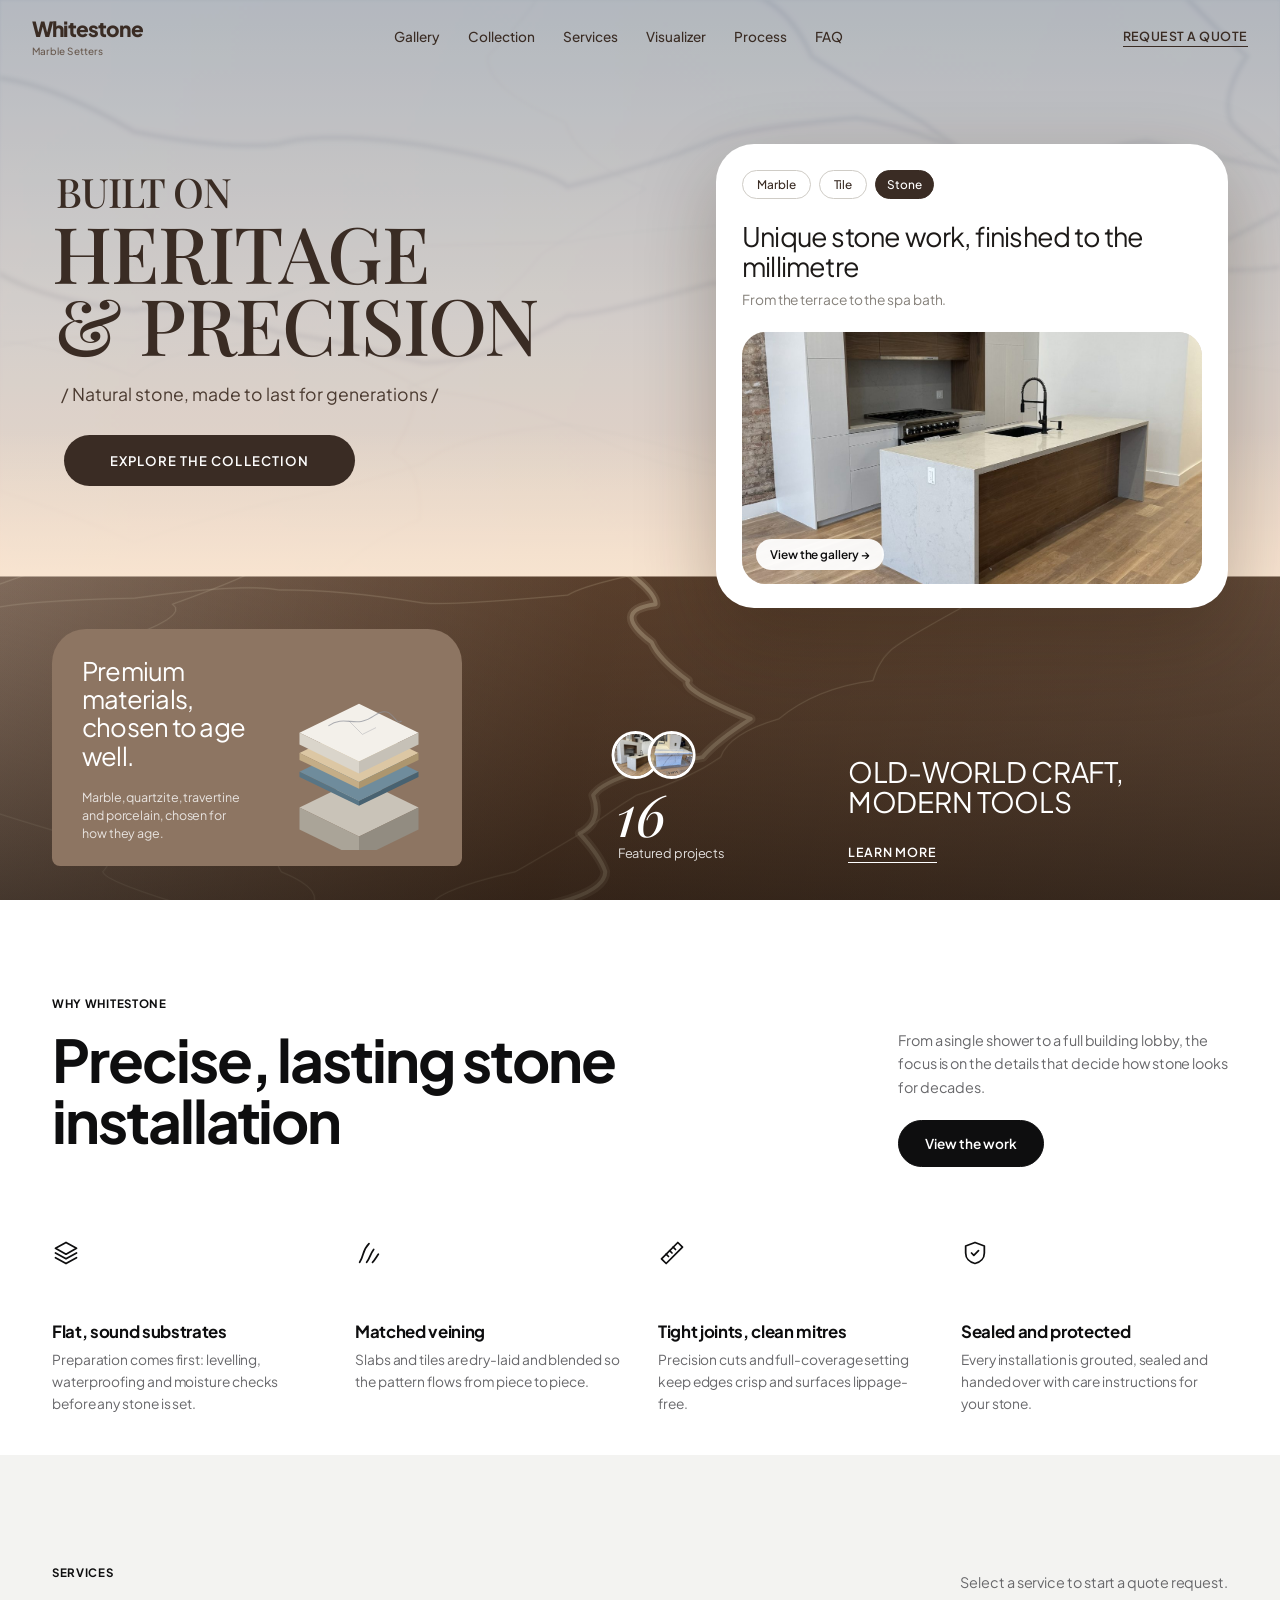
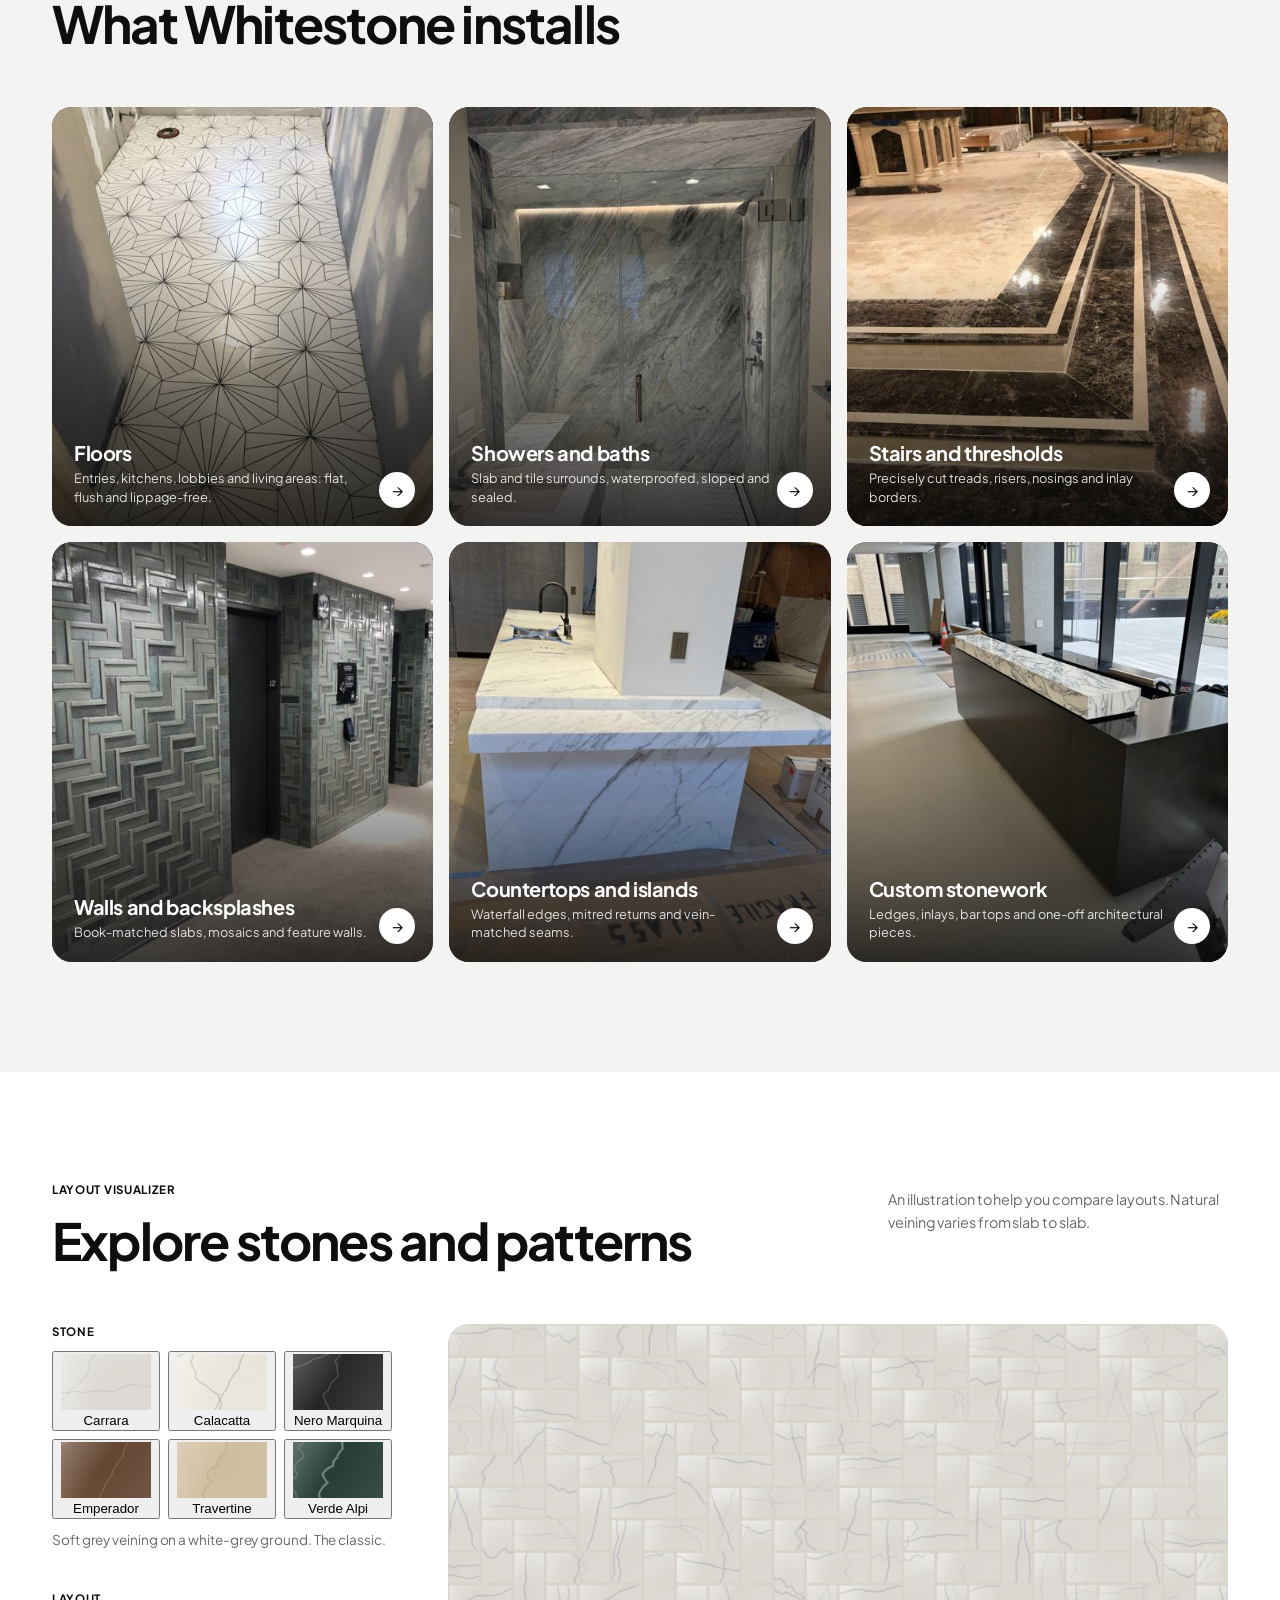
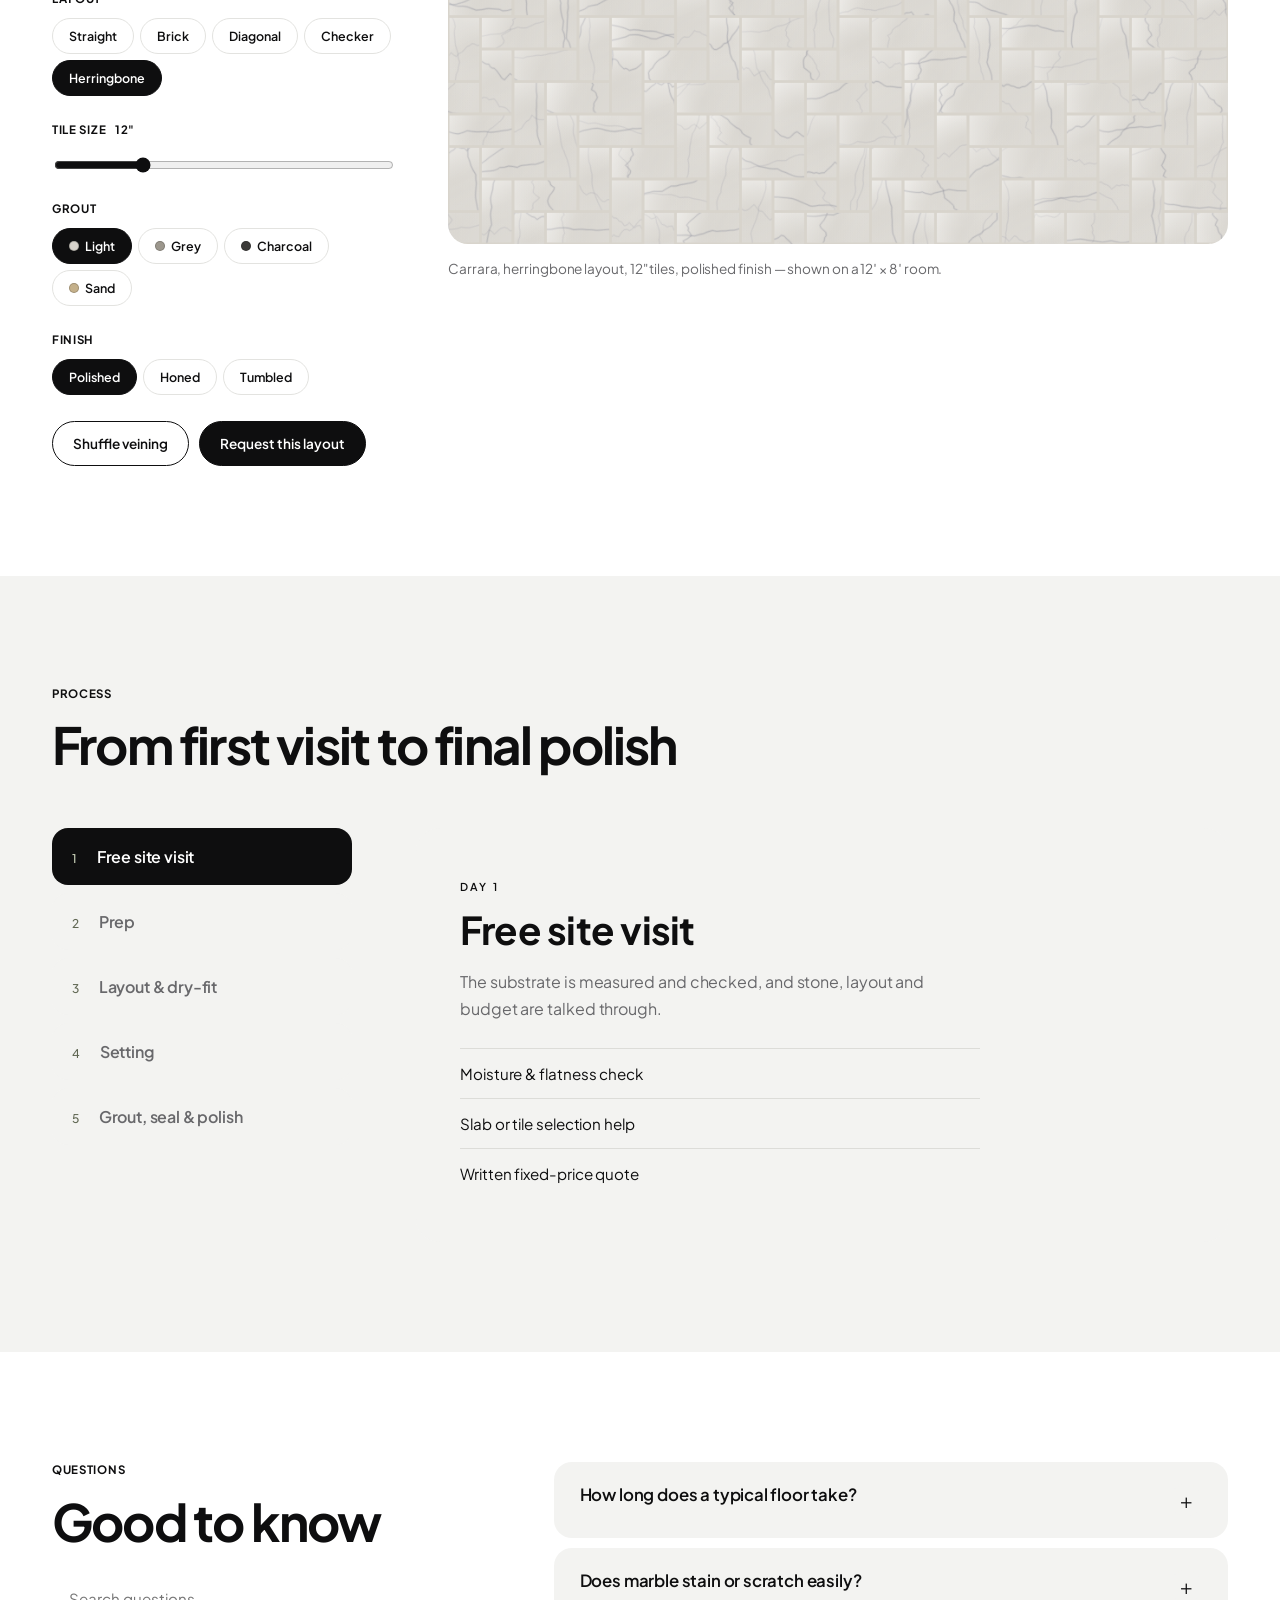
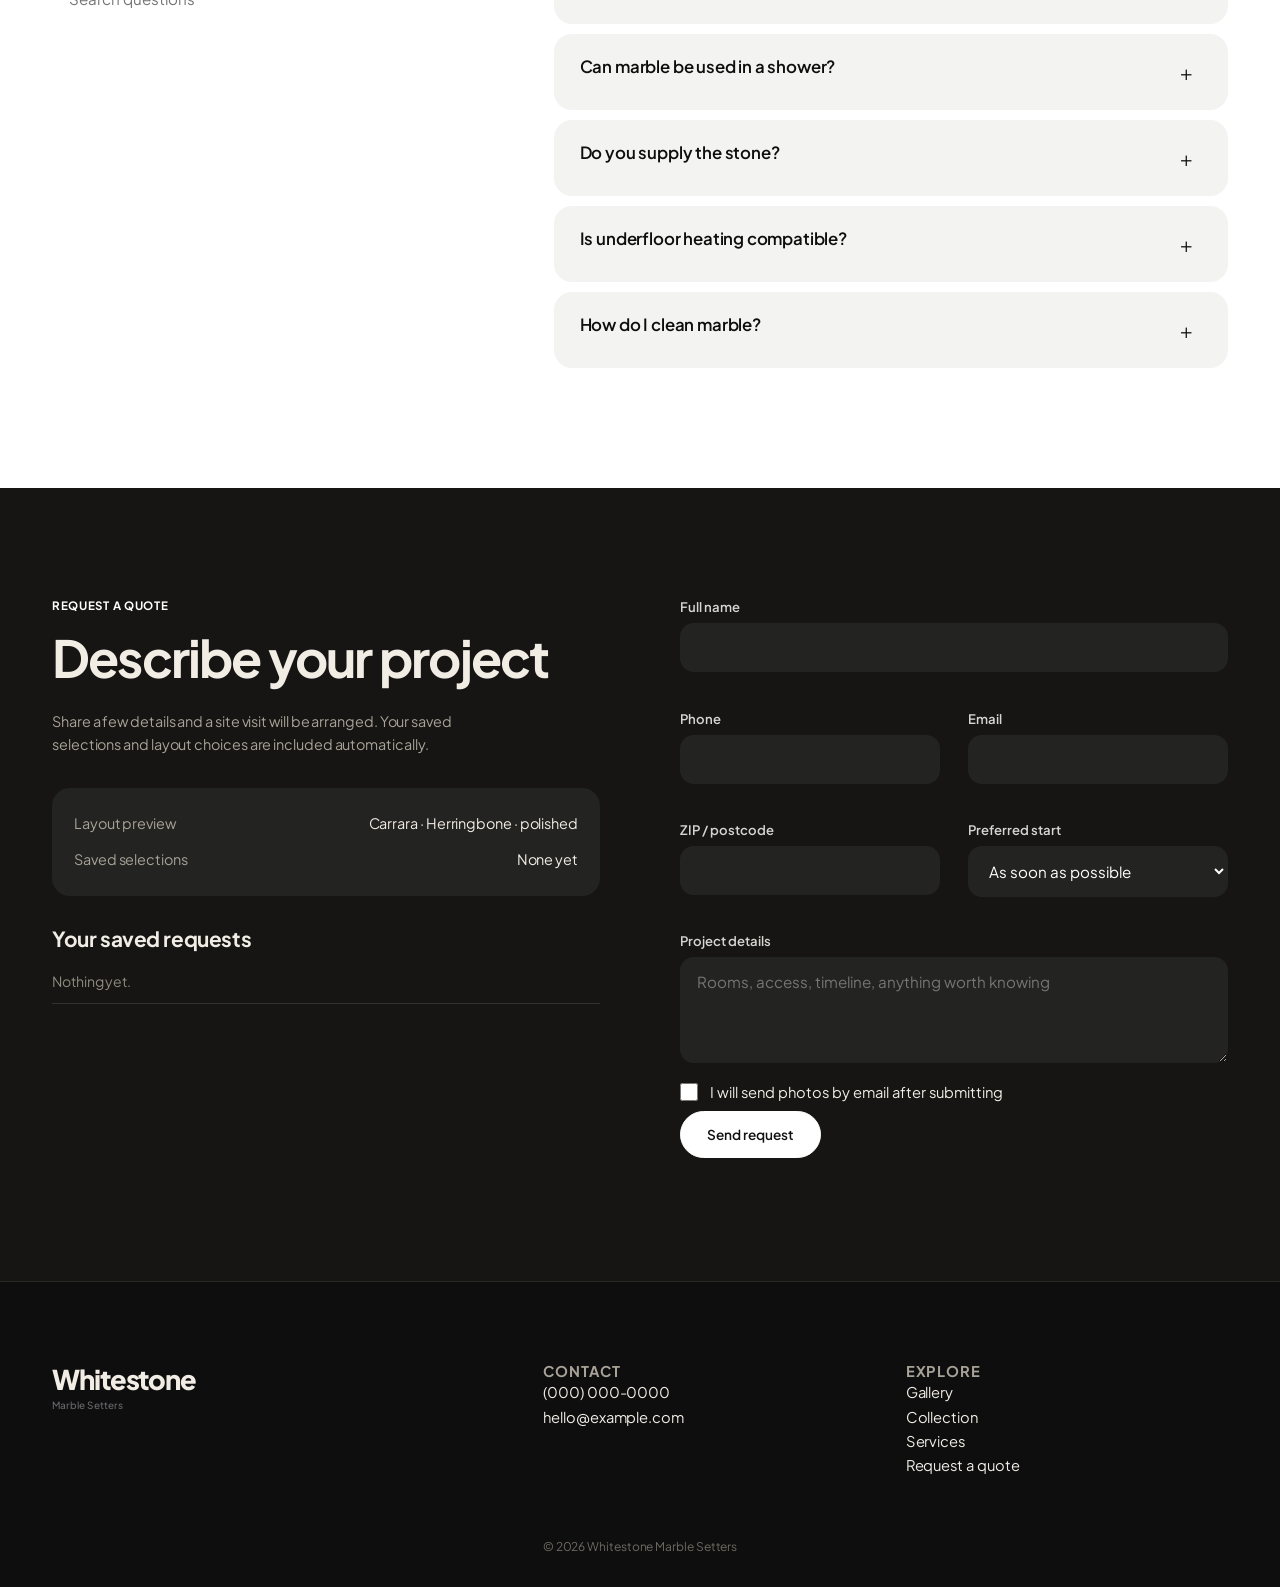
==== commit d001dce4: "Remove the penthouse tour walkthrough and its 3D code; simplify home banner Co-Authored-By: Claude S" ====
--- a/index.html
+++ b/index.html
@@ -30,52 +30,21 @@
 </header>
 
 <main id="top">
-  <section class="tour" id="tour" tabindex="0" aria-label="Penthouse walkthrough">
-    <canvas id="tourCanvas" aria-hidden="true"></canvas>
-    <div class="tour-fade" id="tourFade"></div>
-
-    <div class="tour-ui" id="tourUi" hidden>
-      <p class="tour-label">Illustrative 3D rendering</p>
-      <div class="tour-cap" id="tourCap" aria-live="polite"></div>
-      <p class="tour-hint" id="tourHint">Drag to look around</p>
-      <div class="tour-bar">
-        <div class="tour-row">
-          <button type="button" class="tbtn" id="tourPlay" aria-label="Pause tour"><svg viewBox="0 0 24 24" width="20" height="20" aria-hidden="true"><path class="i-pause" d="M7 5h4v14H7zM13 5h4v14h-4z"/><path class="i-play" d="M8 5v14l11-7z"/></svg></button>
-          <div class="tour-track"><input type="range" id="tourRange" min="0" max="1000" value="0" aria-label="Tour timeline"><div class="tour-ticks" id="tourTicks" aria-hidden="true"></div></div>
-          <span class="tour-time" id="tourTime">0:00 / 1:10</span>
-          <button type="button" class="tbtn" id="tourFs" aria-label="Toggle full screen"><svg viewBox="0 0 24 24" width="20" height="20" aria-hidden="true"><path d="M4 9V4h5v2H6v3zm10-5h5v5h-2V6h-3zM4 15h2v3h3v2H4zm13 3v-3h2v5h-5v-2z"/></svg></button>
-        </div>
-        <div class="tour-row tour-row2">
-          <div class="tour-pills" id="tourPills" role="group" aria-label="Tour chapters"></div>
-          <a href="#intro" class="link-arrow tour-skip" id="tourSkip">Explore the site</a>
-        </div>
-      </div>
-    </div>
-
-    <div class="tour-shade" aria-hidden="true"></div>
+  <section class="hero-home" id="top-hero" aria-label="Whitestone Marble Setters">
     <div class="banner" id="banner">
       <canvas id="bnBg" aria-hidden="true"></canvas>
 
       <div class="bn-copy">
         <h1><small>Built on</small><span>Heritage</span><span>&amp; Precision</span></h1>
         <p class="bn-sub">/ Natural stone, made to last for generations /</p>
-        <button type="button" class="bn-start js-start" id="enterBtn">Start the tour</button>
-      </div>
-
-      <aside class="bn-card" aria-label="Penthouse tour">
-        <svg class="bn-link" viewBox="0 0 100 100" preserveAspectRatio="none" aria-hidden="true"><path d="M70 63 L80 62 L80 44" fill="none" stroke="#3a2c24" stroke-width="1" vector-effect="non-scaling-stroke" opacity=".7"/></svg>
-        <div class="bn-pills"><span>Marble</span><span>Tile</span><span class="dk">3D</span></div>
+        <a class="bn-start" href="collection.html">Explore the collection</a>
+      </div>
+
+      <aside class="bn-card" aria-label="Featured project">
+        <div class="bn-pills"><span>Marble</span><span>Tile</span><span class="dk">Stone</span></div>
         <h2>Unique stone work, finished to the millimetre</h2>
         <p>From the terrace to the spa bath.</p>
-        <button type="button" class="bn-room js-start" aria-label="Start the penthouse tour">
-          <span class="bn-room-t">Room tour</span>
-          <img src="images/project-06-thumb.jpg" alt="">
-        </button>
-        <button type="button" class="bn-play js-start" aria-label="Play the penthouse tour"><svg viewBox="0 0 24 24" width="18" height="18"><path d="M8 5v14l11-7z" fill="currentColor"/></svg></button>
-        <figure class="bn-main">
-          <img src="images/project-08.jpg" alt="Kitchen island with a stone waterfall edge and slab backsplash">
-          <i class="hs a"></i><i class="hs b"></i><i class="hs c"></i>
-        </figure>
+        <a class="bn-main" href="gallery.html"><img src="images/project-08.jpg" alt="Kitchen island with a stone waterfall edge and slab backsplash"><span class="bn-chip">View the gallery &rarr;</span></a>
       </aside>
 
       <a class="bn-note" href="collection.html">
@@ -244,8 +213,6 @@
 <script src="catalog.js"></script>
 <script src="core.js"></script>
 <script src="app.js"></script>
-<script src="vendor/three.min.js"></script>
-<script src="tour-world.js"></script>
-<script src="tour.js"></script>
+<script src="home.js"></script>
 </body>
 </html>
--- a/styles.css
+++ b/styles.css
@@ -376,54 +376,8 @@
   .slide{width:72vw}
 }
 
-/* home walkthrough */
-.tour{position:relative;height:100vh;min-height:580px;background:#0e0d0c;overflow:hidden;color:#fff;outline:0}
-.tour.no-3d{background:#0e0d0c url(images/project-06.jpg) center/cover}
-#tourCanvas,.tour-video{position:absolute;inset:0;width:100%;height:100%;object-fit:cover;touch-action:pan-y;cursor:grab;background:#0e0d0c}
-#tourCanvas:active{cursor:grabbing}
-.tour-fade{position:absolute;inset:0;background:#0e0d0c;opacity:0;pointer-events:none;transition:opacity .6s;z-index:4}
-.tour-fade.on{opacity:1}
-.tour.open .tour.open .tour-ui{position:absolute;inset:0;z-index:10;pointer-events:none}
-.tour-ui>*{pointer-events:auto}
-.tour-ui[hidden]{display:none}
-.tour-label{position:absolute;top:calc(var(--header-h) + 16px);right:24px;margin:0;font:500 .62rem var(--sans);letter-spacing:.2em;text-transform:uppercase;color:rgba(255,255,255,.75);background:rgba(14,13,12,.45);padding:7px 12px;pointer-events:none}
-.tour-cap{position:absolute;left:max(24px,calc((100vw - 1240px)/2 + 32px));top:calc(var(--header-h) + 56px);max-width:420px;opacity:0;transform:translateY(8px);transition:.5s;text-shadow:0 2px 20px rgba(0,0,0,.55)}
-.tour-cap.in{opacity:1;transform:none}
-.tour-cap .eyebrow{color:#e5cc9b}
-.tour-cap h2{font-size:clamp(2.2rem,4.5vw,3.6rem);margin:0 0 .3em}
-.tour-cap p{margin:0 0 12px;font-size:.98rem;color:rgba(255,255,255,.92)}
-.cap-chips{display:flex;gap:8px;flex-wrap:wrap;text-shadow:none}
-.cap-chips button{background:rgba(14,13,12,.5);border:1px solid rgba(255,255,255,.6);color:#fff;padding:7px 14px;font:500 .66rem var(--sans);letter-spacing:.14em;text-transform:uppercase;cursor:pointer;backdrop-filter:blur(6px);transition:.2s}
-.cap-chips button:hover{background:#fff;color:#111}
-.tour-hint{position:absolute;left:50%;bottom:150px;transform:translateX(-50%);margin:0;padding:8px 16px;background:rgba(14,13,12,.55);font:500 .68rem var(--sans);letter-spacing:.18em;text-transform:uppercase;opacity:0;transition:opacity .6s;pointer-events:none!important}
-.tour-hint.on{opacity:1}
-.tour-bar{position:absolute;left:0;right:0;bottom:0;padding:50px max(20px,calc((100vw - 1240px)/2 + 32px)) 22px;background:linear-gradient(transparent,rgba(10,9,8,.78))}
-.tour-row{display:flex;align-items:center;gap:16px}
-.tour-row2{margin-top:12px;justify-content:space-between}
-.tbtn{flex:none;width:42px;height:42px;display:grid;place-items:center;background:rgba(14,13,12,.5);border:1px solid rgba(255,255,255,.55);color:#fff;cursor:pointer;transition:.2s}
-.tbtn:hover{background:#fff;color:#111}
-.tbtn svg{fill:currentColor}
-#tourPlay .i-play{display:none}#tourPlay.paused .i-pause{display:none}#tourPlay.paused .i-play{display:block}
-.tour-track{position:relative;flex:1;height:24px;display:flex;align-items:center}
-.tour-track input{width:100%;margin:0;padding:0;border:0;background:none;accent-color:#e5cc9b;height:24px;cursor:pointer}
-.tour-ticks{position:absolute;left:0;right:0;top:50%;height:0;pointer-events:none}
-.tour-ticks i{position:absolute;top:-9px;width:1px;height:6px;background:rgba(255,255,255,.7)}
-.tour-time{flex:none;font:500 .74rem var(--sans);letter-spacing:.08em;min-width:84px;text-align:right}
-.tour-pills{display:flex;gap:8px;overflow-x:auto;scrollbar-width:none}
-.tour-pills::-webkit-scrollbar{display:none}
-.tour-pills button{flex:none;background:none;border:0;border-bottom:1px solid transparent;color:rgba(255,255,255,.72);padding:6px 0;margin-right:14px;font:500 .68rem var(--sans);letter-spacing:.14em;text-transform:uppercase;cursor:pointer;transition:.2s}
-.tour-pills button:hover{color:#fff}
-.tour-pills button[aria-current=true]{color:#fff;border-color:#e5cc9b}
-.tour-skip{flex:none;color:#fff;font-size:.68rem}
 @media (max-width:760px){
-  .tour{min-height:560px}
-  .tour-cap{max-width:calc(100% - 40px);left:20px;top:calc(var(--header-h) + 40px)}
-  .tour-label{right:12px;top:calc(var(--header-h) + 10px)}
-  .tour-time{display:none}
-  .tour-row2{flex-direction:column;align-items:stretch;gap:8px}
-  .tour-hint{bottom:170px}
-}
-.tour-ui::before{content:"";position:absolute;inset:0;pointer-events:none;background:linear-gradient(90deg,rgba(10,9,8,.5),rgba(10,9,8,0) 60%),linear-gradient(rgba(10,9,8,.35),rgba(10,9,8,0) 38%)}
+}
 
 /* ===== Theme: modern grotesk, pill UI, light grey panels ===== */
 :root{
@@ -439,7 +393,7 @@
 h2{font-size:clamp(2rem,4vw,3.3rem)}
 h3{font-size:1.3rem;letter-spacing:-.02em}
 .eyebrow{font:700 .72rem var(--sans);letter-spacing:.06em;text-transform:uppercase;color:var(--ink);margin-bottom:1.1rem}
-.dark .eyebrow,.tour-cap .eyebrow{color:#fff}
+.dark .eyebrow{color:#fff}
 .sub{font-size:.9rem;line-height:1.6}
 .section-head{align-items:flex-start}
 .section-head .sub{max-width:340px;padding-top:6px}
@@ -461,12 +415,6 @@
 .link-arrow{font:600 .85rem var(--sans);letter-spacing:0;text-transform:none;border-bottom:0;padding-bottom:0}
 .link-arrow::after{content:"  \2192"}
 
-/* doors / hero */
-.tour-cap h2{letter-spacing:-.04em}
-.tbtn,.tour-label,.cap-chips button,.tour-hint{border-radius:999px}
-.tbtn{border-radius:50%}
-.tour-pills button{font:600 .78rem var(--sans);letter-spacing:0;text-transform:none}
-.tour-skip{font:600 .8rem var(--sans)}
 
 /* why choose us */
 .why{padding:96px 0 40px}
@@ -608,10 +556,8 @@
 
 /* ===== Home banner: editorial landing layout (stacked serif title, tour card, material note, stat, closing line) ===== */
 :root{--display:"Playfair Display",Georgia,"Times New Roman",serif;--brown:#3a2c24;--cocoa:#8d7562}
-.tour-shade{position:absolute;inset:0;z-index:5;pointer-events:none;background:linear-gradient(rgba(8,10,14,.45),rgba(8,10,14,0) 30%,rgba(8,10,14,0) 62%,rgba(8,10,14,.6));opacity:.5}
-.banner{position:absolute;inset:0;z-index:20;overflow:hidden;color:var(--brown);background:#cfc9c6;transition:opacity .7s,transform .7s}
-.banner[hidden]{display:none}
-.tour.open .banner{opacity:0;transform:scale(1.02);pointer-events:none}
+.hero-home{position:relative;height:100vh;min-height:600px;overflow:hidden;background:#cfc9c6}
+.banner{position:absolute;inset:0;overflow:hidden;color:var(--brown);background:#cfc9c6}
 #bnBg{position:absolute;inset:0;width:100%;height:100%;touch-action:auto;cursor:default}
 .bn-copy{position:absolute;left:max(32px,calc((100vw - 1240px)/2 + 32px));top:calc(var(--header-h) + 11vh);max-width:min(700px,52vw)}
 .bn-copy h1{margin:0 0 22px;font:500 clamp(2.8rem,6.1vw,5.6rem)/.92 var(--display);letter-spacing:-.015em;text-transform:uppercase;color:var(--brown)}
@@ -623,21 +569,13 @@
 .bn-start:hover{background:#5a4436;transform:translateY(-2px)}
 
 .bn-card{position:absolute;right:max(32px,calc((100vw - 1240px)/2 + 32px));top:calc(var(--header-h) + 8vh);width:min(560px,40vw);background:#fff;border-radius:38px;padding:26px 26px 24px;box-shadow:0 30px 80px rgba(40,24,12,.28)}
-.bn-link{position:absolute;inset:0;width:100%;height:100%;pointer-events:none;z-index:3}
 .bn-pills{display:flex;gap:8px;align-items:center;margin-bottom:22px}
 .bn-pills span{border:1px solid #cfccc6;border-radius:999px;padding:6px 14px;font:500 .74rem var(--sans)}
 .bn-pills .dk{background:var(--brown);border-color:var(--brown);color:#fff;padding:6px 11px}
-.bn-card h2{font:400 clamp(1.45rem,2.1vw,1.9rem)/1.12 var(--sans);letter-spacing:-.03em;margin:0 0 8px;max-width:300px;color:#1d1a18}
+.bn-card h2{font:400 clamp(1.45rem,2.1vw,1.9rem)/1.12 var(--sans);letter-spacing:-.03em;margin:0 0 8px;max-width:420px;color:#1d1a18}
 .bn-card>p{margin:0 0 20px;color:#85807a;font-size:.86rem}
-.bn-room{position:absolute;right:28px;top:78px;width:128px;height:150px;border:0;padding:0;border-radius:20px;background:#ddd5ca;overflow:hidden;cursor:pointer;text-align:center}
-.bn-room-t{display:block;padding:12px 0 8px;font:700 .64rem var(--sans);letter-spacing:.08em;text-transform:uppercase;color:#2b221c}
-.bn-room img{display:block;width:100%;height:96px;object-fit:cover;border-radius:12px 0 0 0;margin-left:14px;width:calc(100% - 14px)}
-.bn-play{position:absolute;right:124px;top:128px;width:54px;height:54px;border:0;border-radius:50%;background:#8a6b55;color:#fff;display:grid;place-items:center;cursor:pointer;box-shadow:0 8px 24px rgba(70,40,20,.35);transition:transform .25s;z-index:4}
-.bn-play:hover{transform:scale(1.1)}
-.bn-main{position:relative;margin:0;height:clamp(190px,28vh,290px);border-radius:24px;overflow:hidden;background:#ddd5ca}
+.bn-main{position:relative;display:block;margin:0;height:clamp(190px,28vh,290px);border-radius:24px;overflow:hidden;background:#ddd5ca}
 .bn-main img{position:absolute;inset:0;width:100%;height:100%;object-fit:cover;object-position:center 58%}
-.hs{position:absolute;width:9px;height:9px;border-radius:50%;background:#fff;box-shadow:0 0 0 4px rgba(255,255,255,.35)}
-.hs.a{left:26%;top:36%}.hs.b{left:48%;top:30%}.hs.c{left:70%;top:62%;width:14px;height:14px;box-shadow:0 0 0 6px rgba(255,255,255,.4),0 0 18px 4px rgba(255,255,255,.6)}
 
 .bn-note{position:absolute;left:max(32px,calc((100vw - 1240px)/2 + 32px));bottom:34px;width:min(420px,32vw);min-height:190px;display:flex;justify-content:space-between;gap:12px;background:var(--cocoa);color:#fff;border-radius:34px 34px 8px 8px;padding:28px 24px 24px 30px;text-decoration:none;transition:transform .3s;overflow:hidden}
 .bn-note:hover{transform:translateY(-4px)}
@@ -661,23 +599,22 @@
 .home .site-header:not(.solid) .nav-cta{background:transparent;border:0;border-bottom:1px solid var(--brown);border-radius:0;padding:2px 0;font-weight:600;letter-spacing:.04em;text-transform:uppercase;font-size:.78rem}
 .home .site-header:not(.solid) .nav-cta:hover{background:transparent;color:#000}
 .home .site-header:not(.solid) .nav-toggle span{background:var(--brown)}
-.tour-open .site-header:not(.solid) .brand-name,.tour-open .site-header:not(.solid) .nav a{color:#fff}
-.tour-open .site-header:not(.solid) .brand-sub{color:rgba(255,255,255,.7)}
-.tour-open .site-header:not(.solid) .nav-cta{border-bottom-color:#fff}
-.tour-open .site-header:not(.solid) .nav-toggle span{background:#fff}
-.home .tour-cap{top:calc(var(--header-h) + 36px)}
 
 @media (max-height:800px){.bn-main{height:170px}.bn-note{min-height:160px}.bn-iso{width:140px;height:140px}}
 @media (max-width:1180px){.bn-stat{display:none}.bn-note{width:min(380px,40vw)}}
 @media (max-width:900px){
   .bn-note,.bn-cta,.bn-stat{display:none}
   .bn-card{left:20px;right:20px;top:auto;bottom:24px;width:auto;padding:14px;border-radius:26px}
-  .bn-link,.bn-room,.bn-card h2,.bn-card>p,.bn-pills{display:none}
+  .bn-card h2,.bn-card>p,.bn-pills{display:none}
   .bn-main{height:clamp(150px,24vh,220px);border-radius:18px}
-  .bn-play{right:calc(50% - 27px);top:auto;bottom:calc(14px + clamp(150px,24vh,220px)/2 - 27px)}
   .bn-copy{left:20px;right:20px;max-width:none;top:calc(var(--header-h) + 5vh)}
   .bn-copy h1{font-size:clamp(2.6rem,13vw,4.4rem)}
   .bn-start{margin-left:.4em}
   .home .site-header:not(.solid){background:rgba(207,201,198,.55)}
 }
 @media (max-width:860px){.home .site-header .nav.open a{color:var(--ink)}.home .site-header .nav.open .nav-cta{color:var(--ink);border-bottom-color:var(--ink)}}
+
+.bn-chip{position:absolute;left:14px;bottom:14px;background:rgba(255,255,255,.94);color:var(--ink);border-radius:999px;padding:8px 14px;font:600 .74rem var(--sans);transition:.25s}
+.bn-main:hover .bn-chip{background:var(--brown);color:#fff}
+.bn-main img{transition:transform .8s}.bn-main:hover img{transform:scale(1.04)}
+.bn-start{display:inline-block;text-decoration:none}
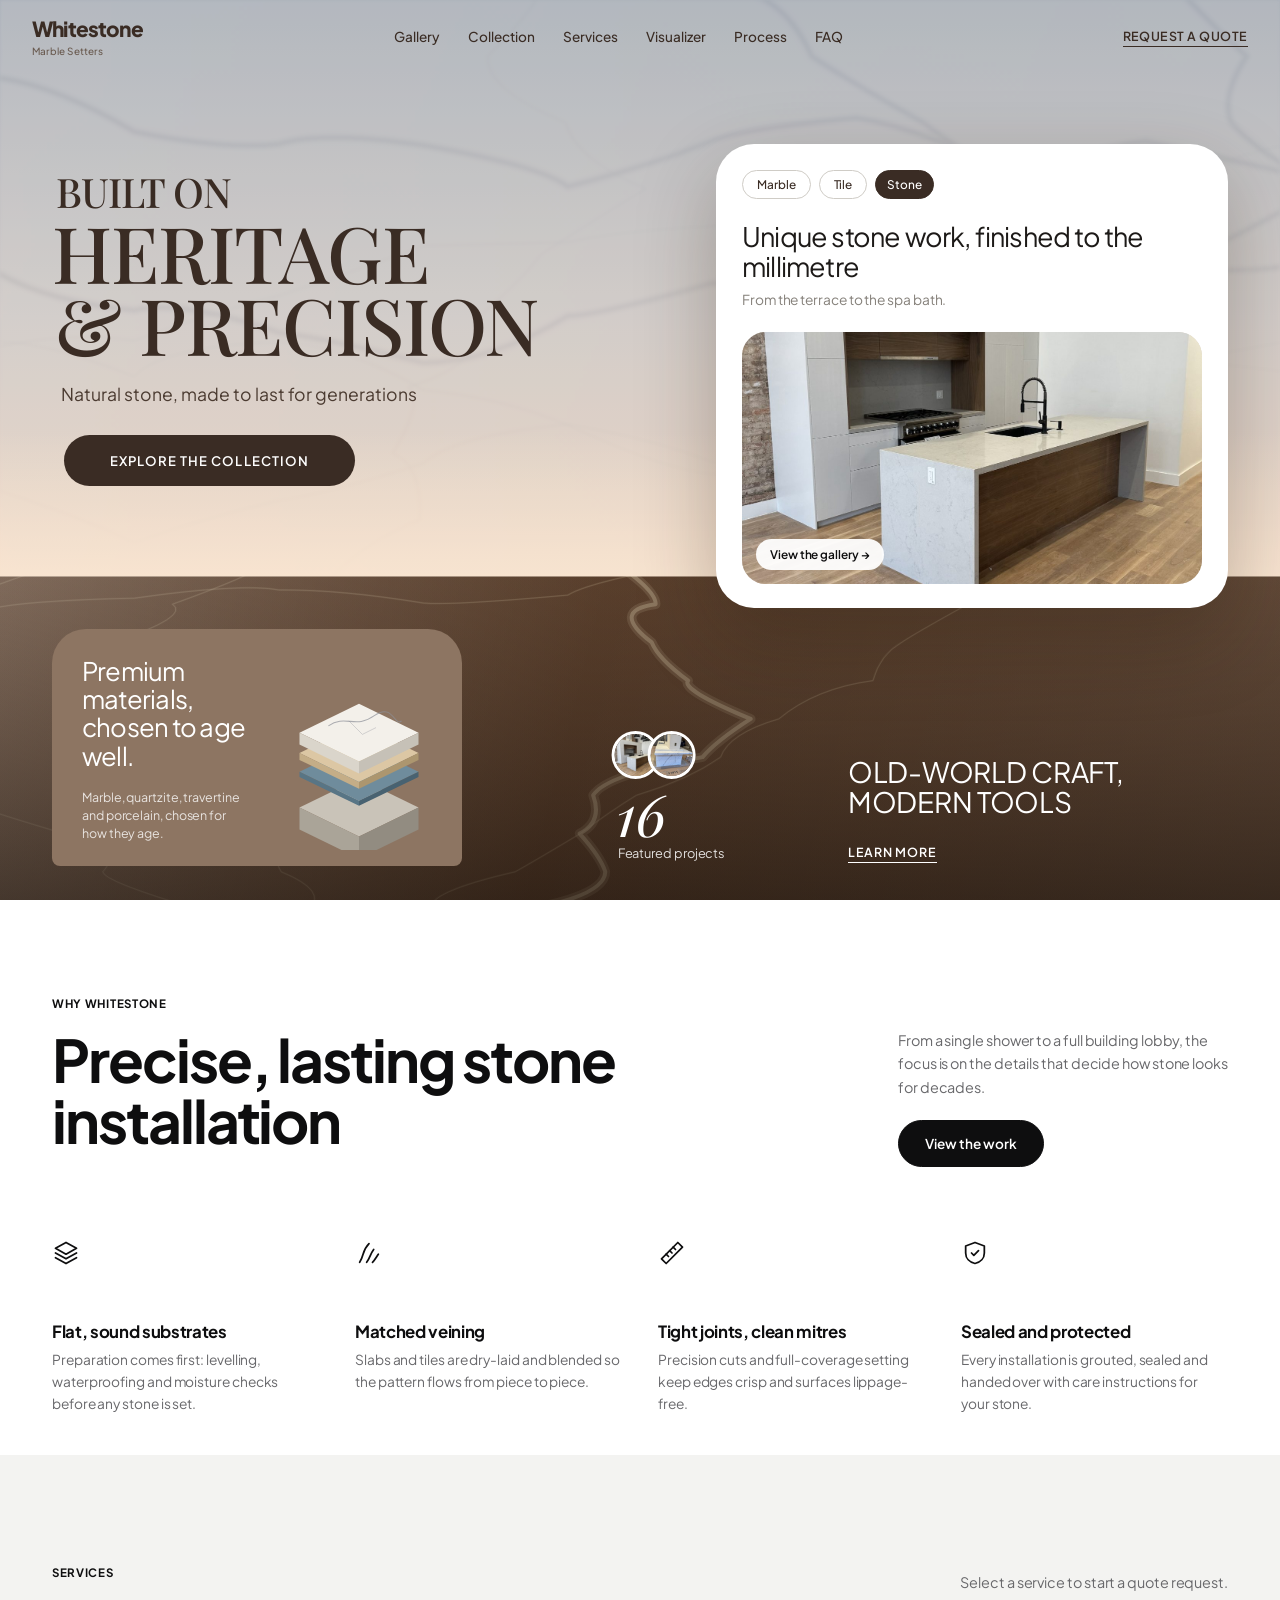
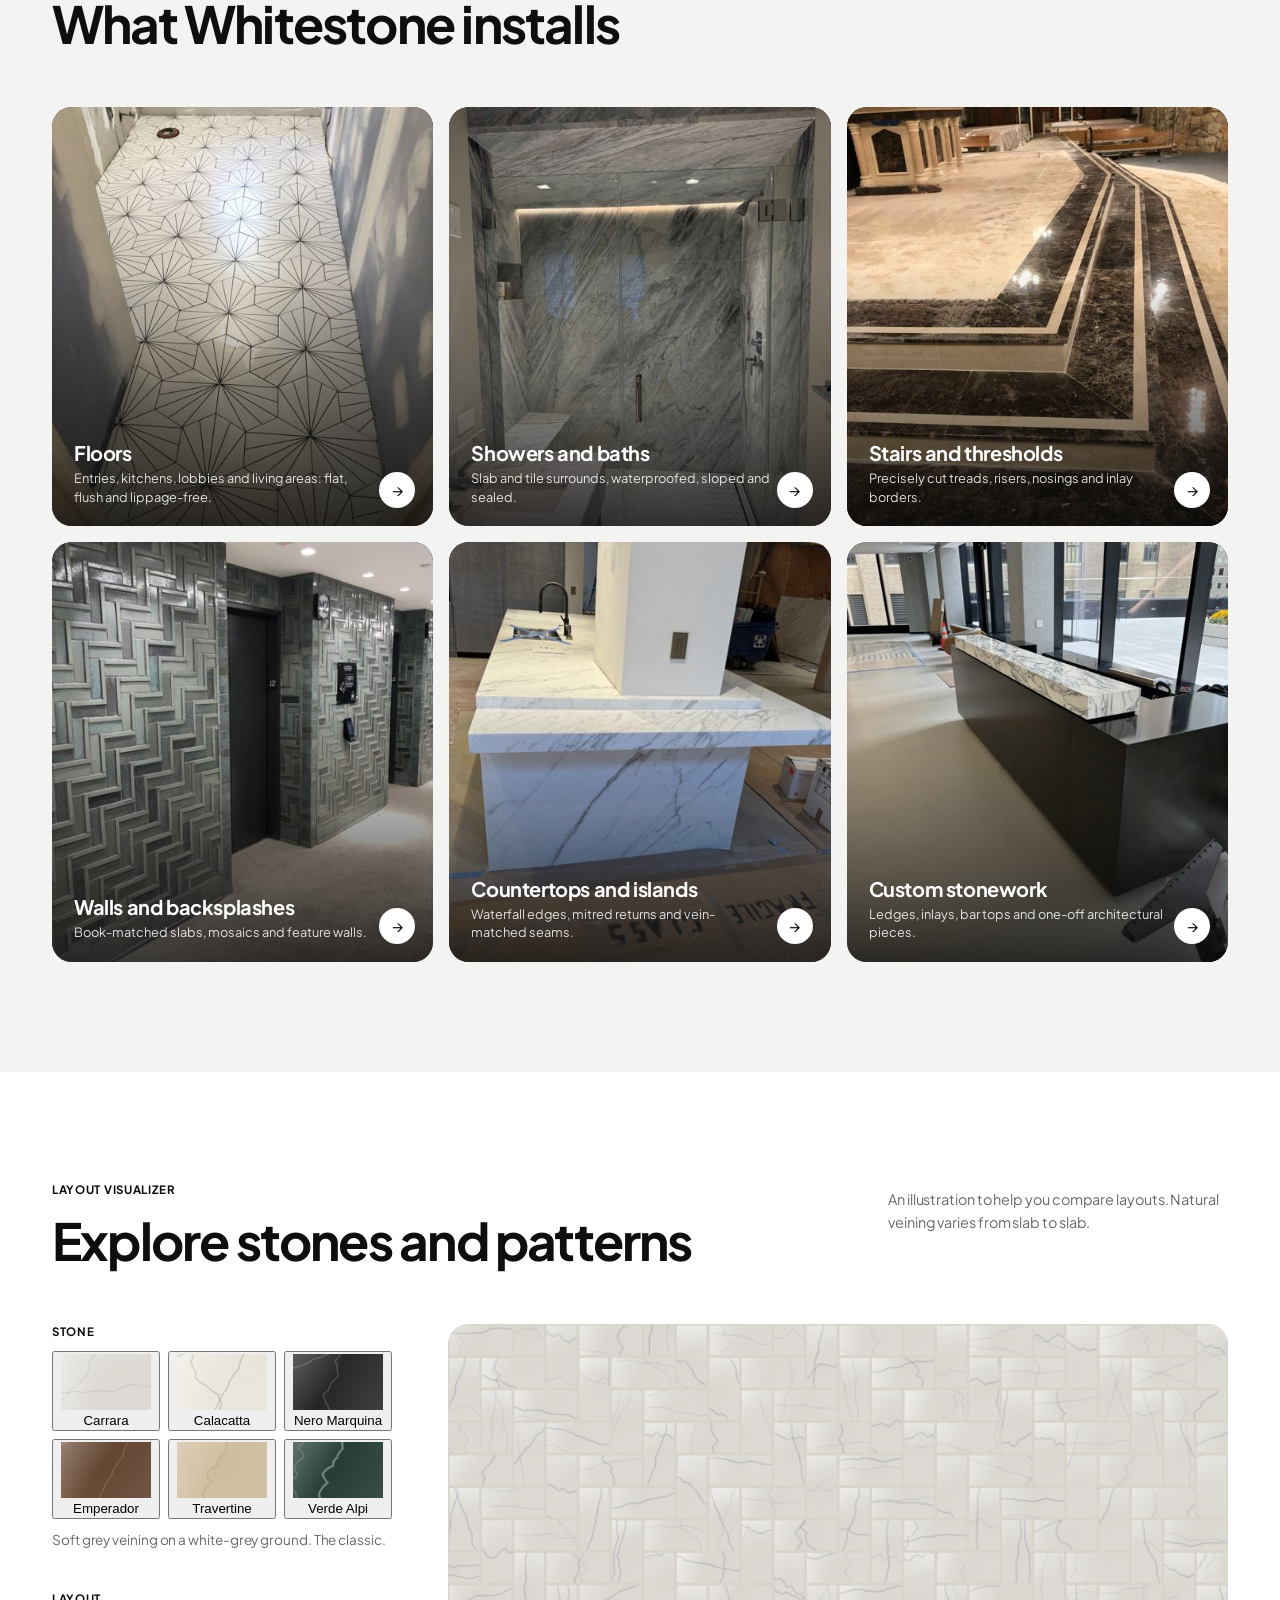
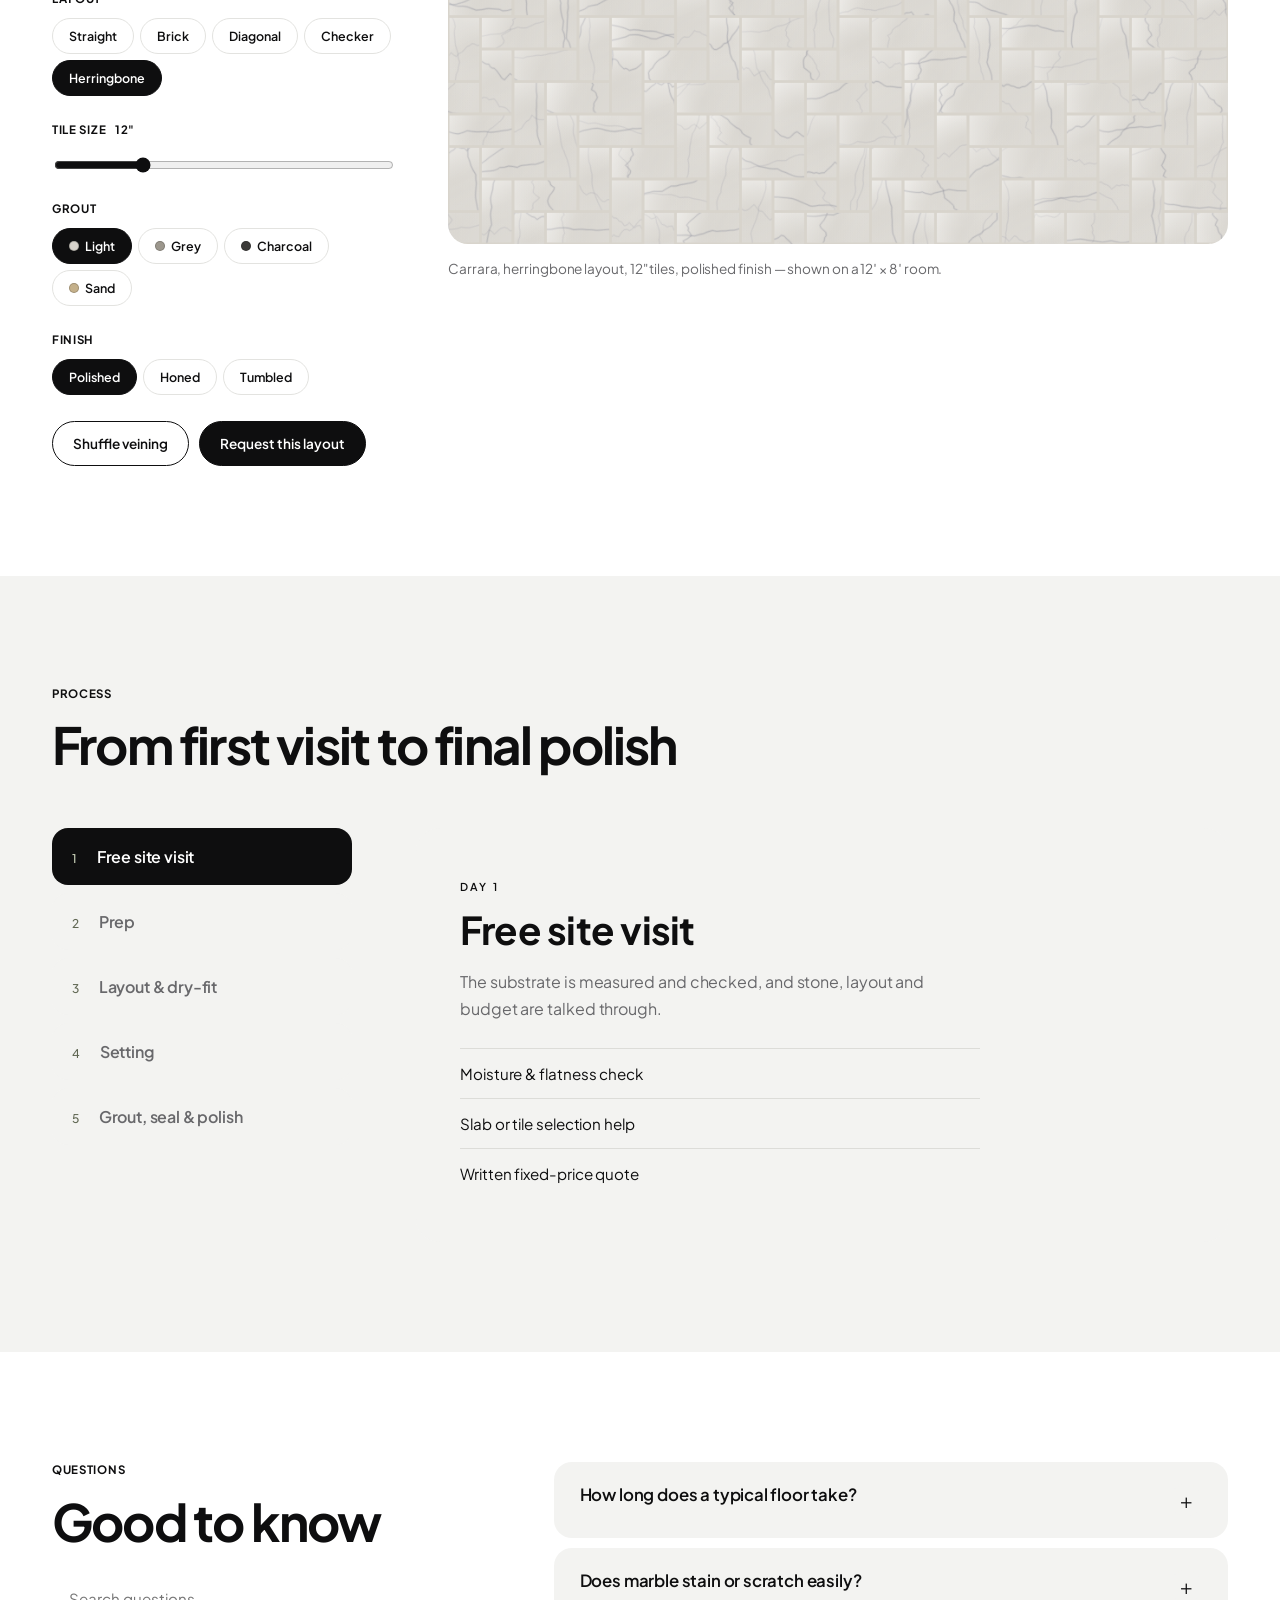
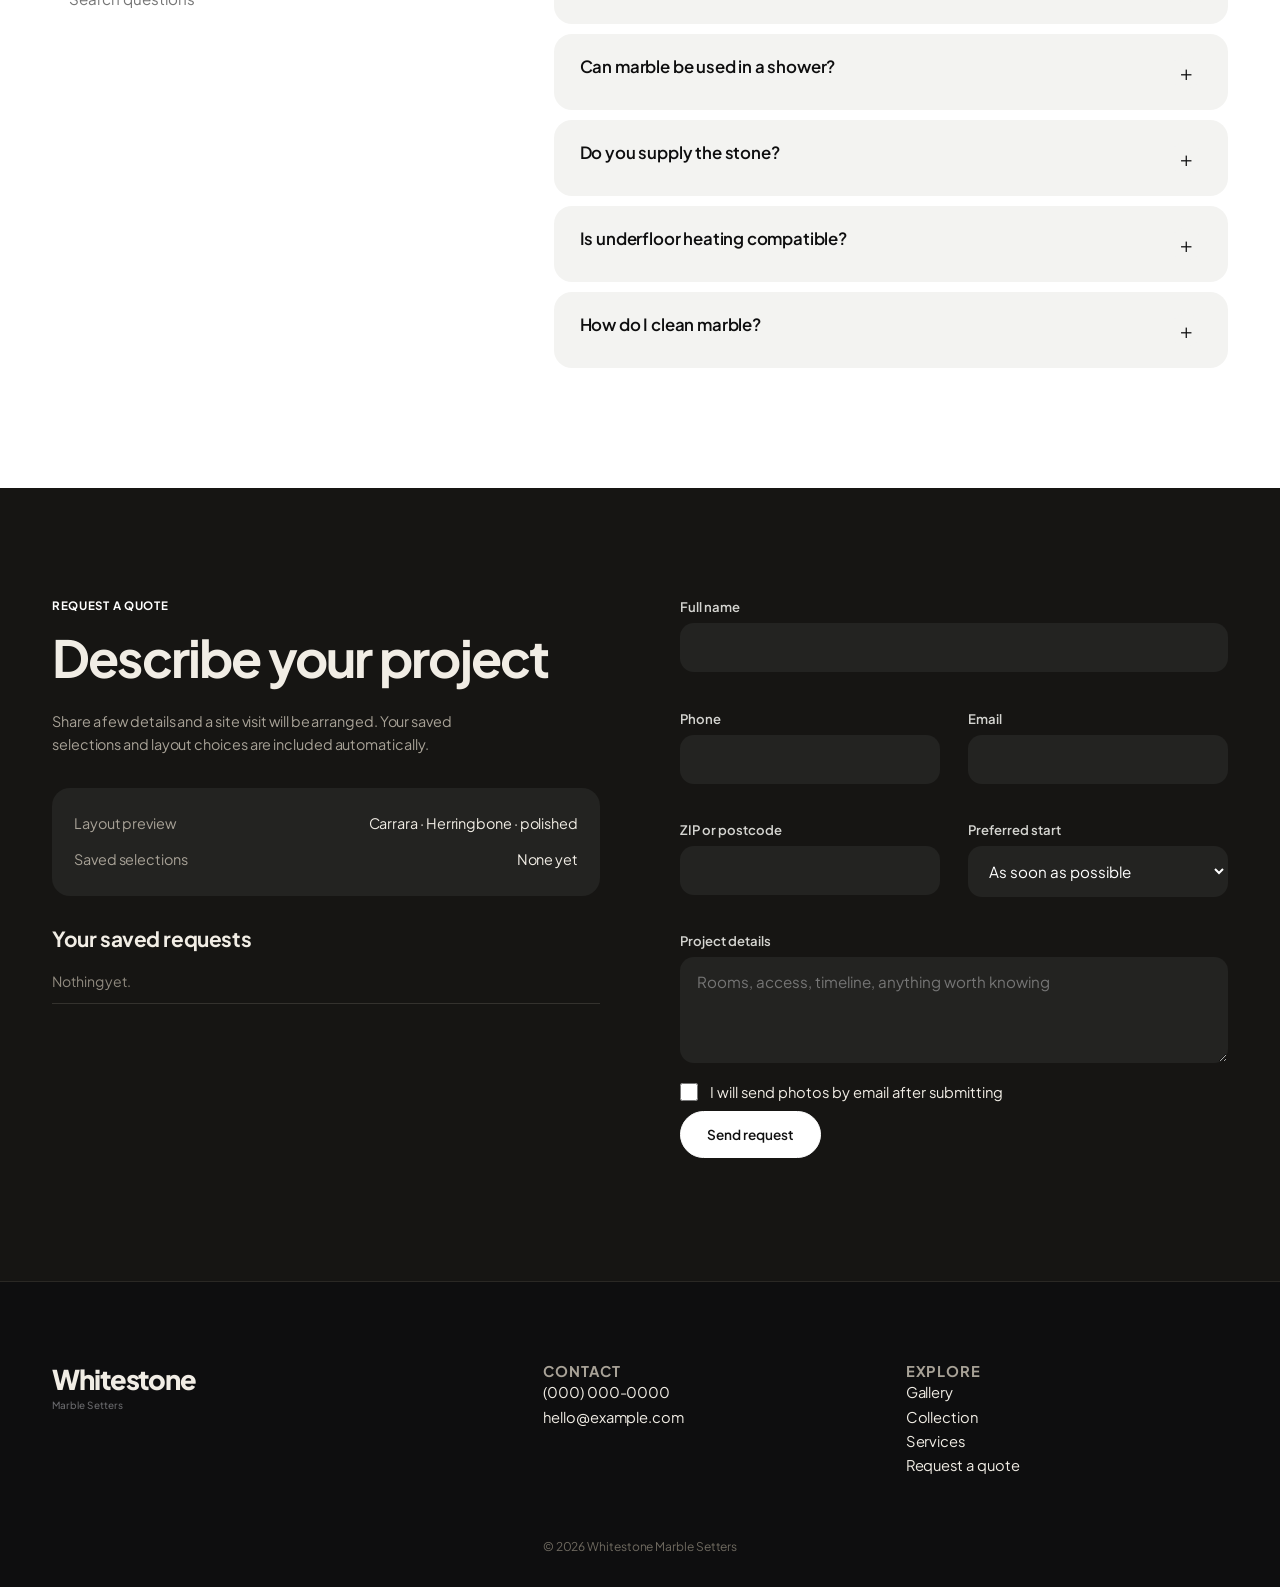
==== commit a264f05d: "Remove slash characters from visible copy Co-Authored-By: Claude Sonnet 5.5 <noreply@anthropic.com> " ====
--- a/index.html
+++ b/index.html
@@ -36,7 +36,7 @@
 
       <div class="bn-copy">
         <h1><small>Built on</small><span>Heritage</span><span>&amp; Precision</span></h1>
-        <p class="bn-sub">/ Natural stone, made to last for generations /</p>
+        <p class="bn-sub">Natural stone, made to last for generations</p>
         <a class="bn-start" href="collection.html">Explore the collection</a>
       </div>
 
@@ -185,7 +185,7 @@
           <label>Email <input id="qEmail" name="email" type="email" autocomplete="email" required><span class="err" data-for="qEmail"></span></label>
         </div>
         <div class="grid2">
-          <label>ZIP / postcode <input id="qZip" name="zip" autocomplete="postal-code" required><span class="err" data-for="qZip"></span></label>
+          <label>ZIP or postcode <input id="qZip" name="zip" autocomplete="postal-code" required><span class="err" data-for="qZip"></span></label>
           <label>Preferred start
             <select id="qWhen"><option>As soon as possible</option><option>Within 1-3 months</option><option>3+ months</option><option>Just planning</option></select>
           </label>
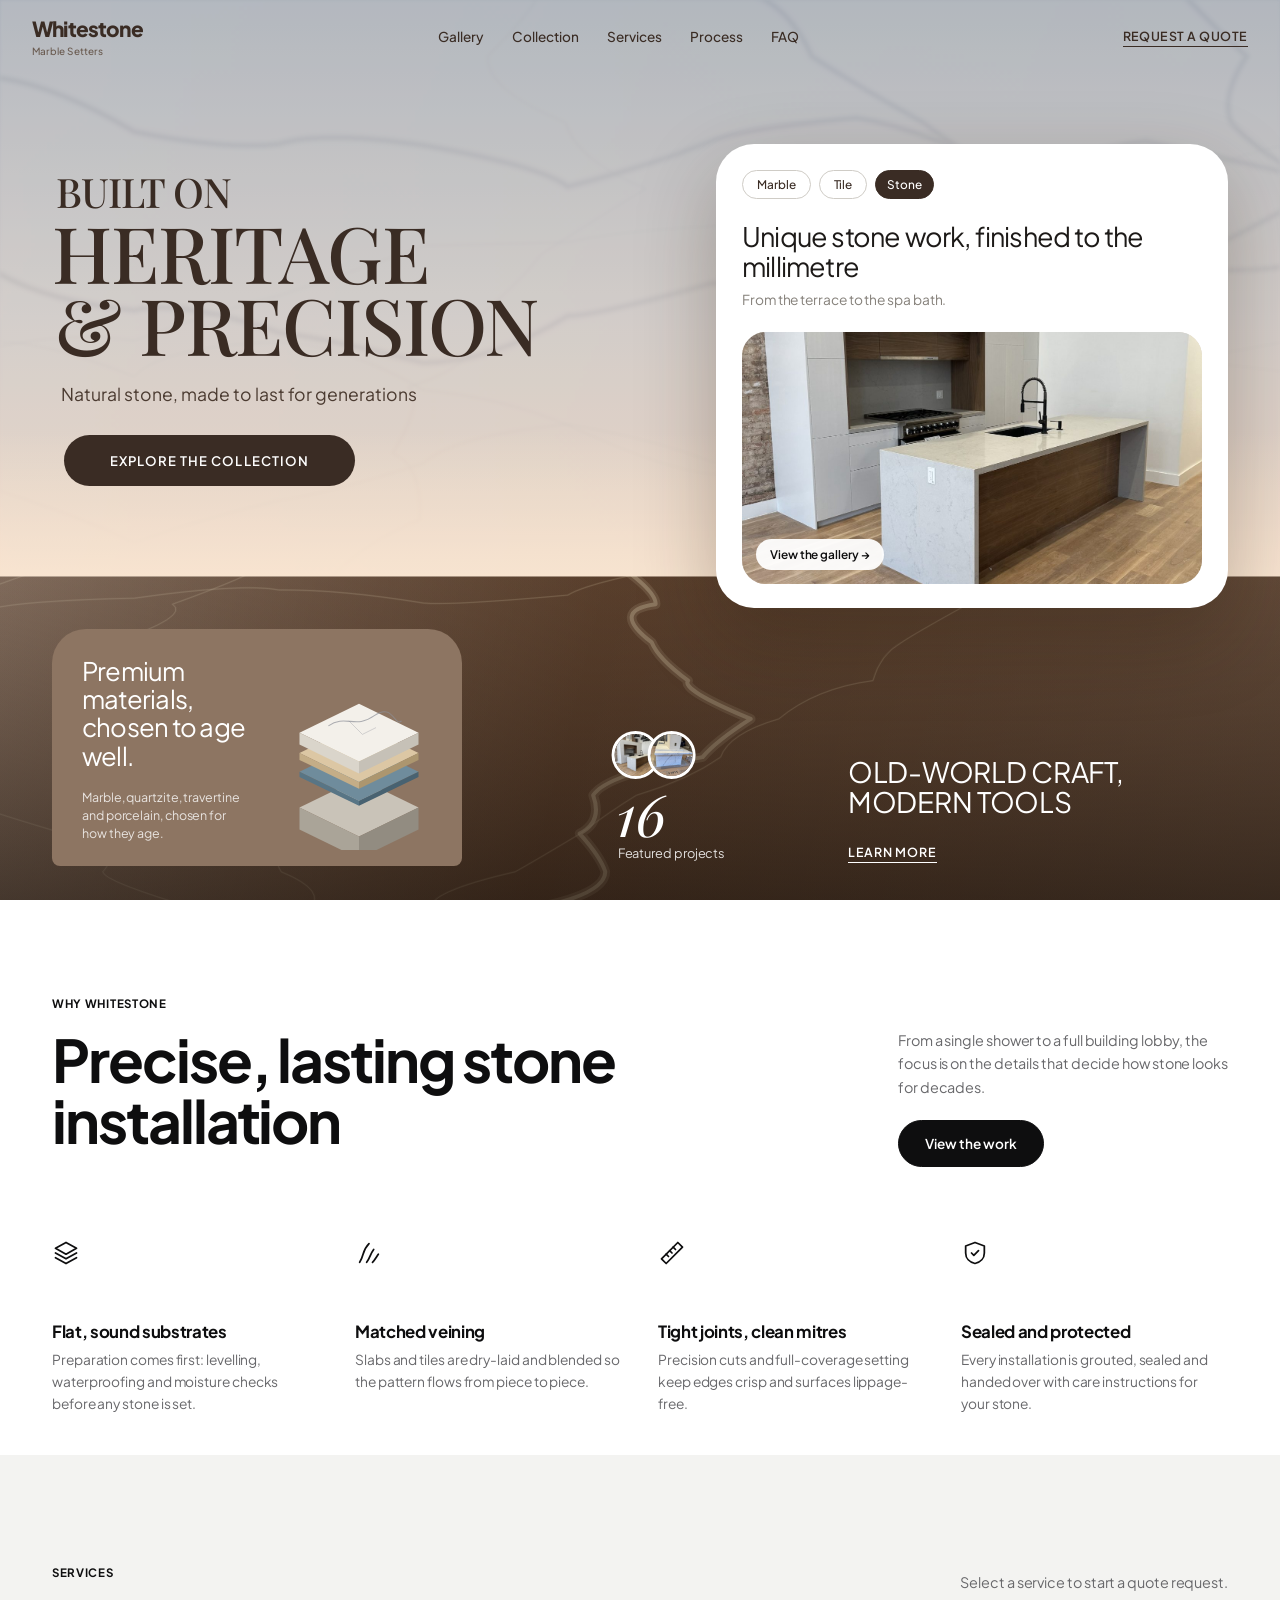
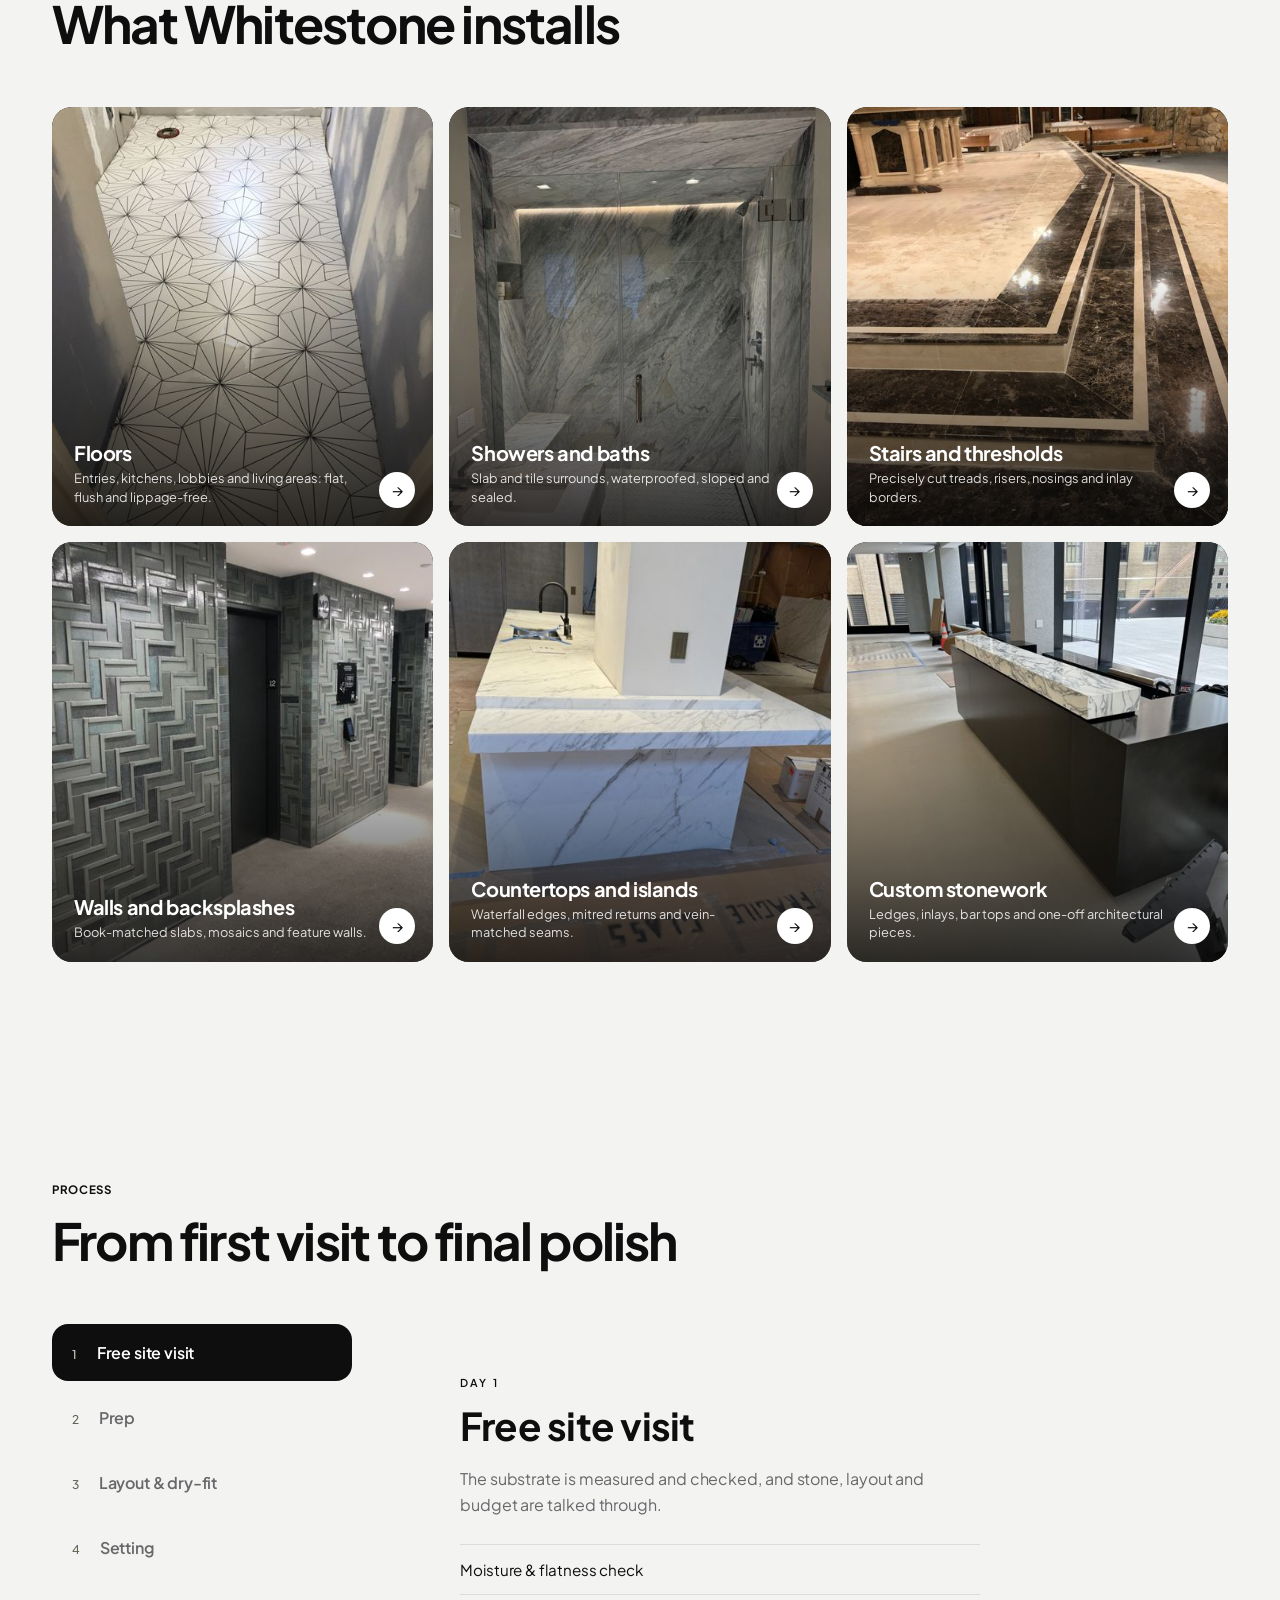
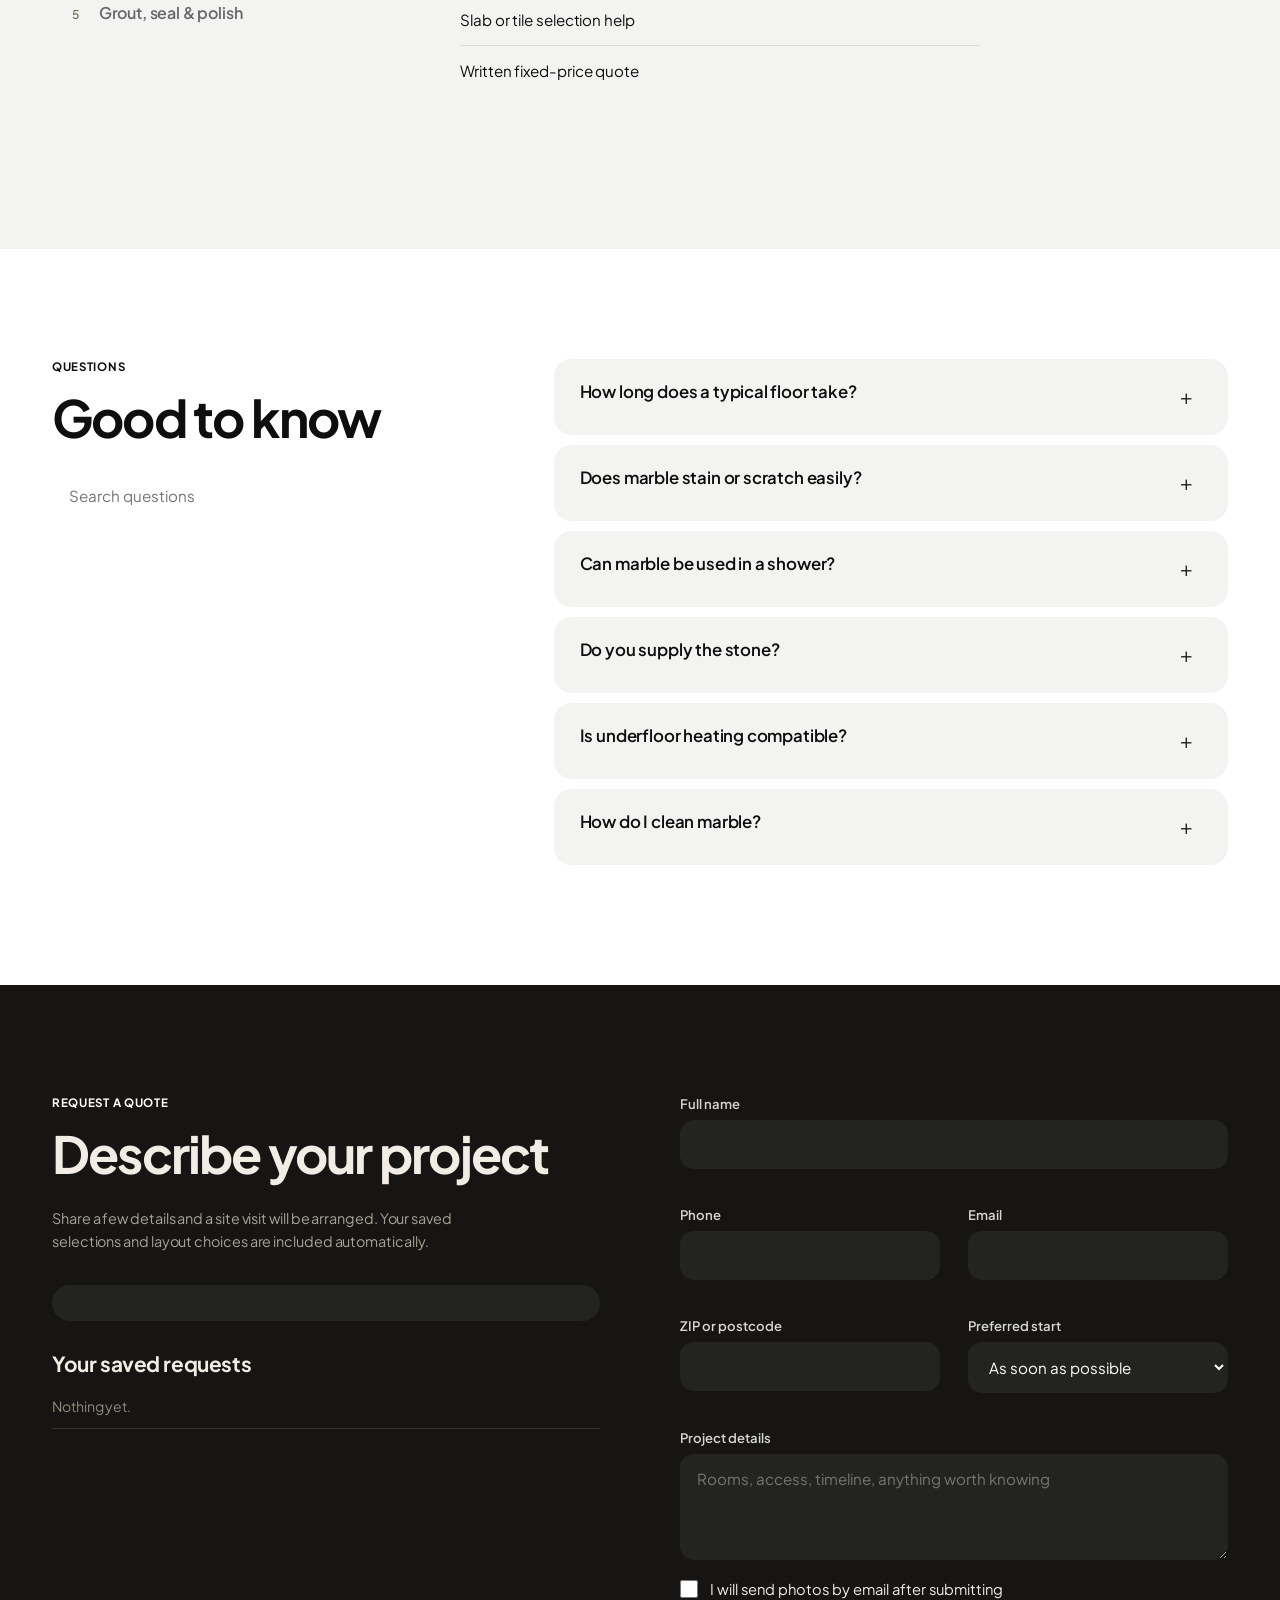
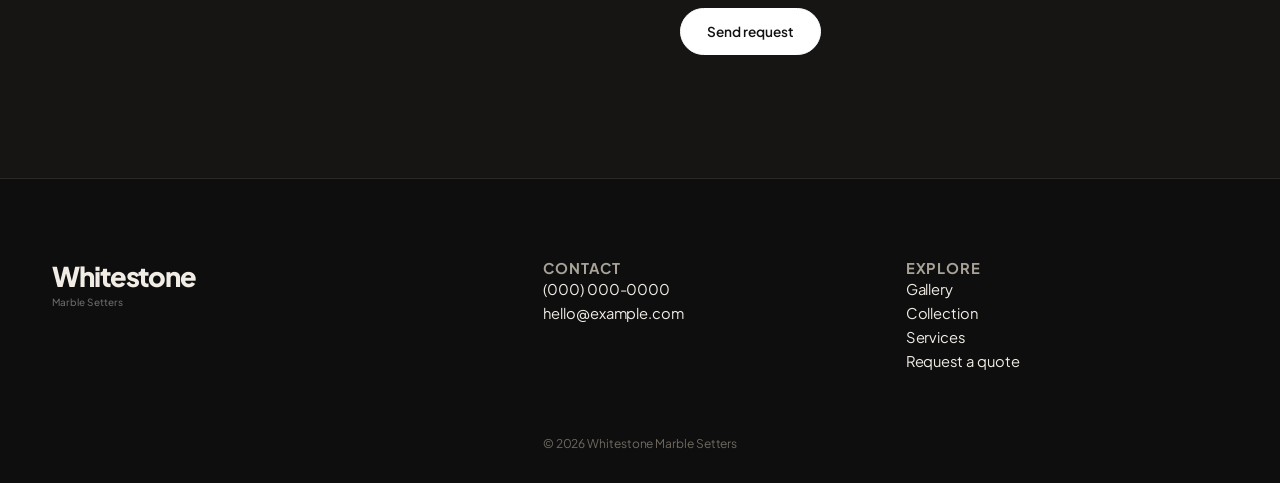
==== commit 178949f3: "Remove the layout visualizer Co-Authored-By: Claude Sonnet 5.5 <noreply@anthropic.com> Claude-Sessio" ====
--- a/index.html
+++ b/index.html
@@ -22,7 +22,6 @@
     <a href="gallery.html">Gallery</a>
     <a href="collection.html">Collection</a>
     <a href="#services">Services</a>
-    <a href="#visualizer">Visualizer</a>
     <a href="#process">Process</a>
     <a href="#faq">FAQ</a>
     <a href="#quote" class="nav-cta">Request a Quote</a>
@@ -94,51 +93,6 @@
         <p class="sub">Select a service to start a quote request.</p>
       </div>
       <ol class="service-list" id="serviceList"></ol>
-    </div>
-  </section>
-
-  <section id="visualizer" class="section">
-    <div class="wrap">
-      <div class="section-head">
-        <div>
-          <p class="eyebrow">Layout visualizer</p>
-          <h2>Explore stones and patterns</h2>
-        </div>
-        <p class="sub">An illustration to help you compare layouts. Natural veining varies from slab to slab.</p>
-      </div>
-      <div class="viz">
-        <div class="viz-controls">
-          <fieldset>
-            <legend>Stone</legend>
-            <div class="swatches" id="stoneSwatches" role="radiogroup" aria-label="Stone"></div>
-            <p class="stone-note" id="stoneNote"></p>
-          </fieldset>
-          <fieldset>
-            <legend>Layout</legend>
-            <div class="seg" id="patternSeg" role="radiogroup" aria-label="Layout"></div>
-          </fieldset>
-          <fieldset>
-            <legend>Tile size <output id="sizeOut">12"</output></legend>
-            <input type="range" id="tileSize" min="8" max="24" step="2" value="12" aria-label="Tile size in inches">
-          </fieldset>
-          <fieldset>
-            <legend>Grout</legend>
-            <div class="seg" id="groutSeg" role="radiogroup" aria-label="Grout colour"></div>
-          </fieldset>
-          <fieldset>
-            <legend>Finish</legend>
-            <div class="seg" id="finishSeg" role="radiogroup" aria-label="Finish"></div>
-          </fieldset>
-          <div class="viz-actions">
-            <button class="btn btn-ghost" id="shuffleBtn" type="button">Shuffle veining</button>
-            <button class="btn" id="useInEstimate" type="button">Request this layout</button>
-          </div>
-        </div>
-        <div class="viz-stage">
-          <canvas id="vizCanvas" width="900" height="600" role="img" aria-label="Floor pattern preview"></canvas>
-          <p class="viz-caption" id="vizCaption"></p>
-        </div>
-      </div>
     </div>
   </section>
 
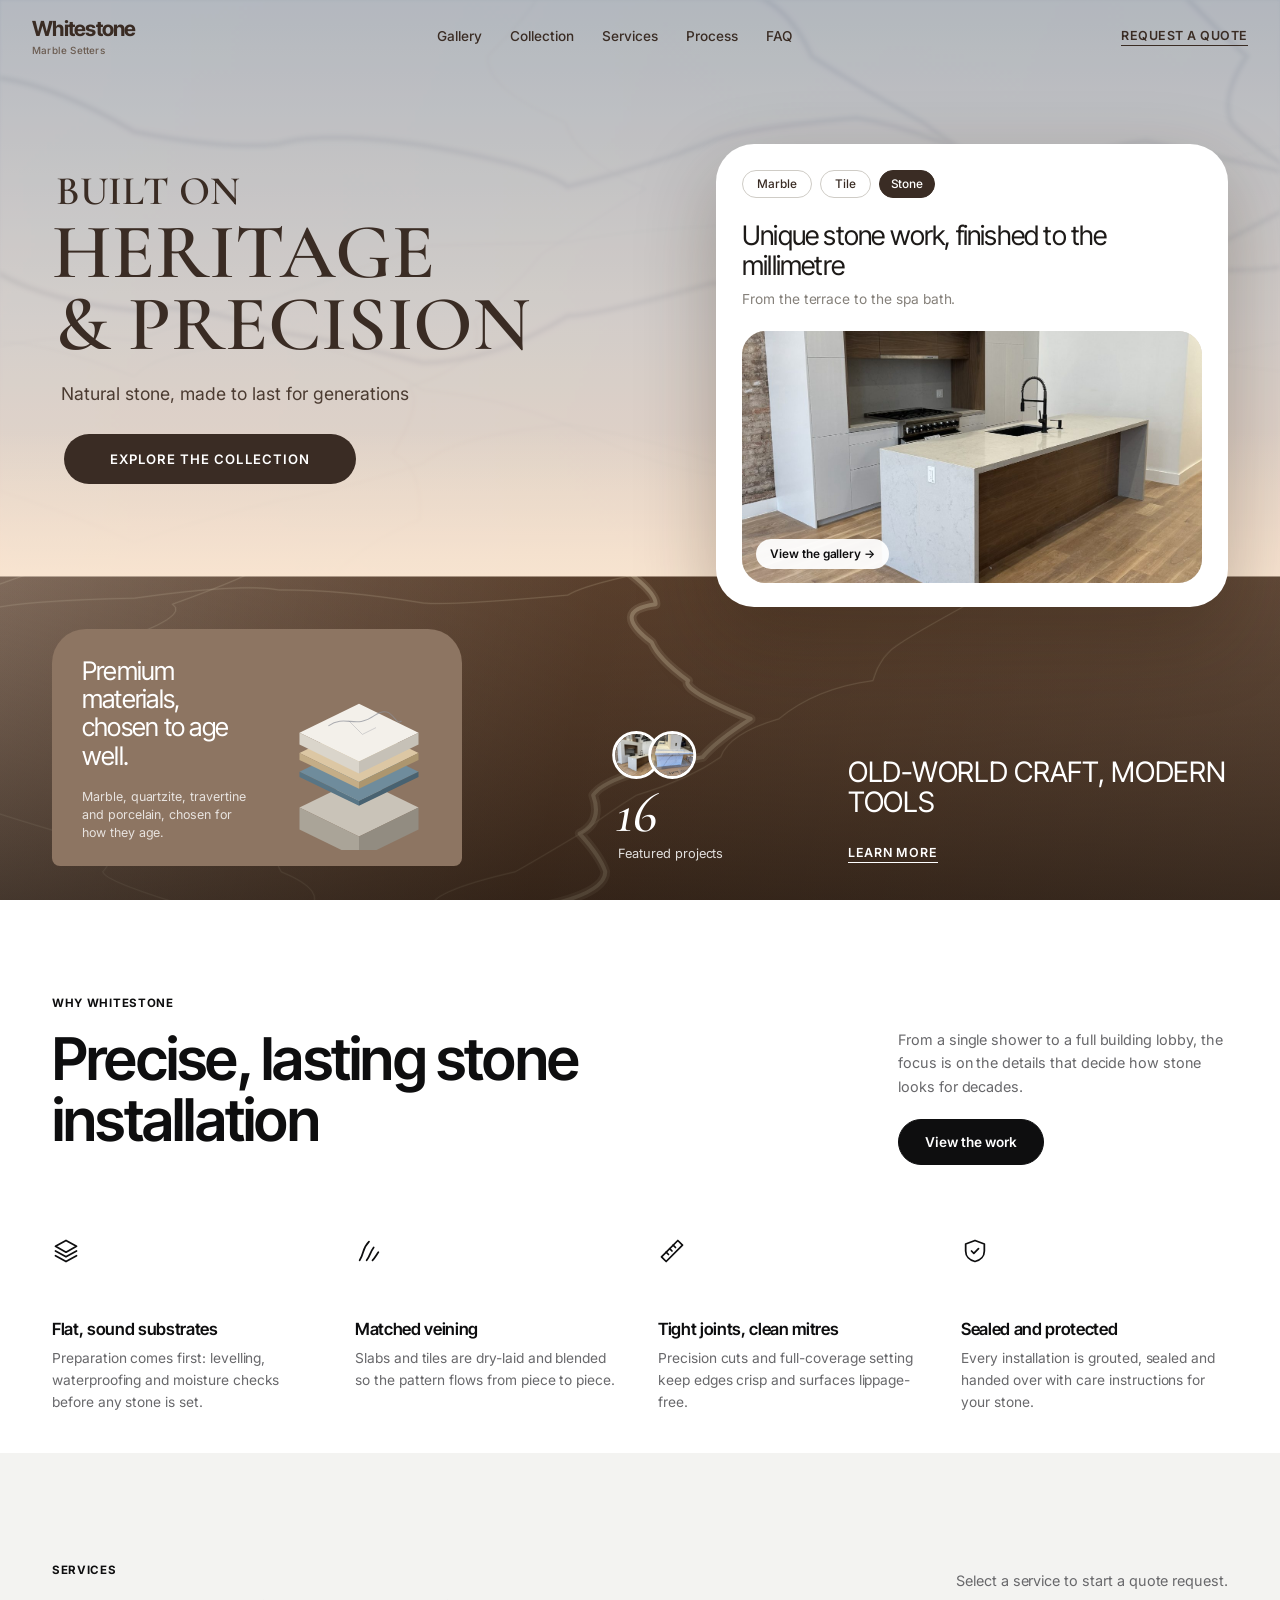
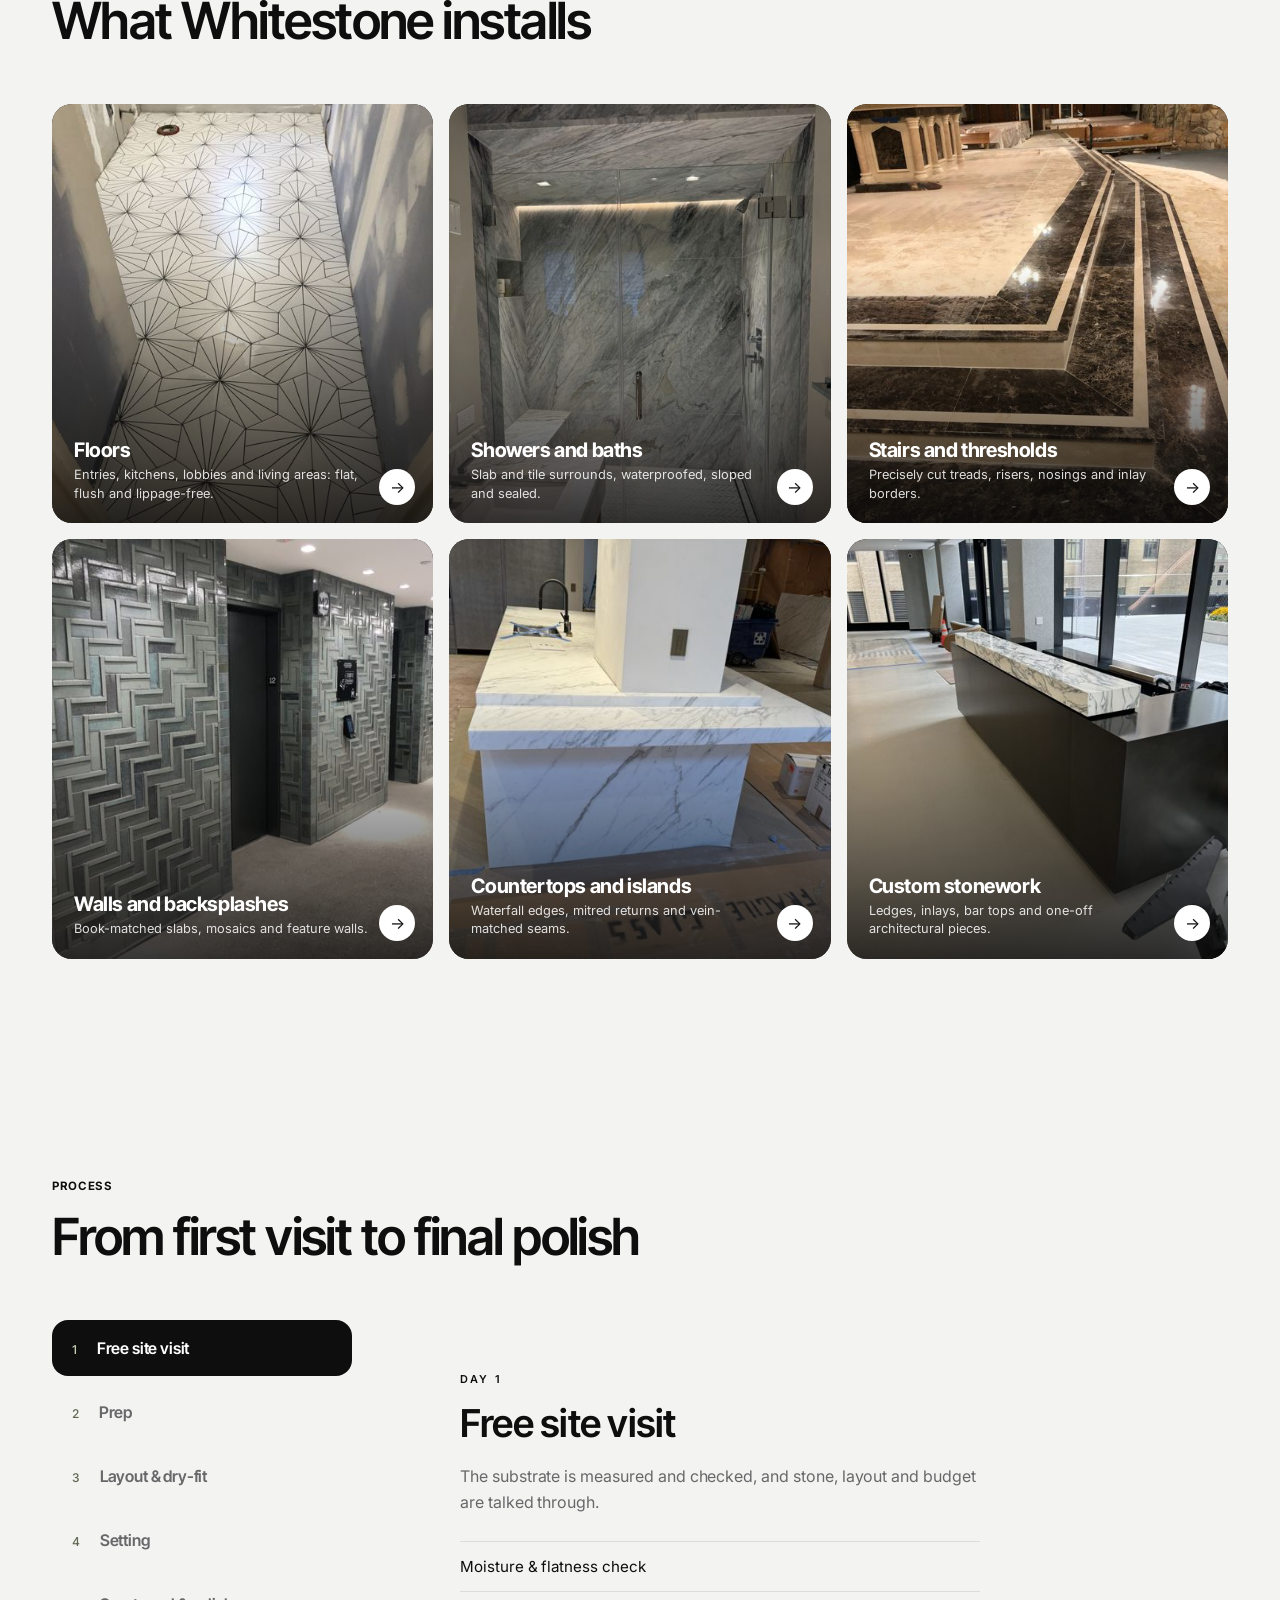
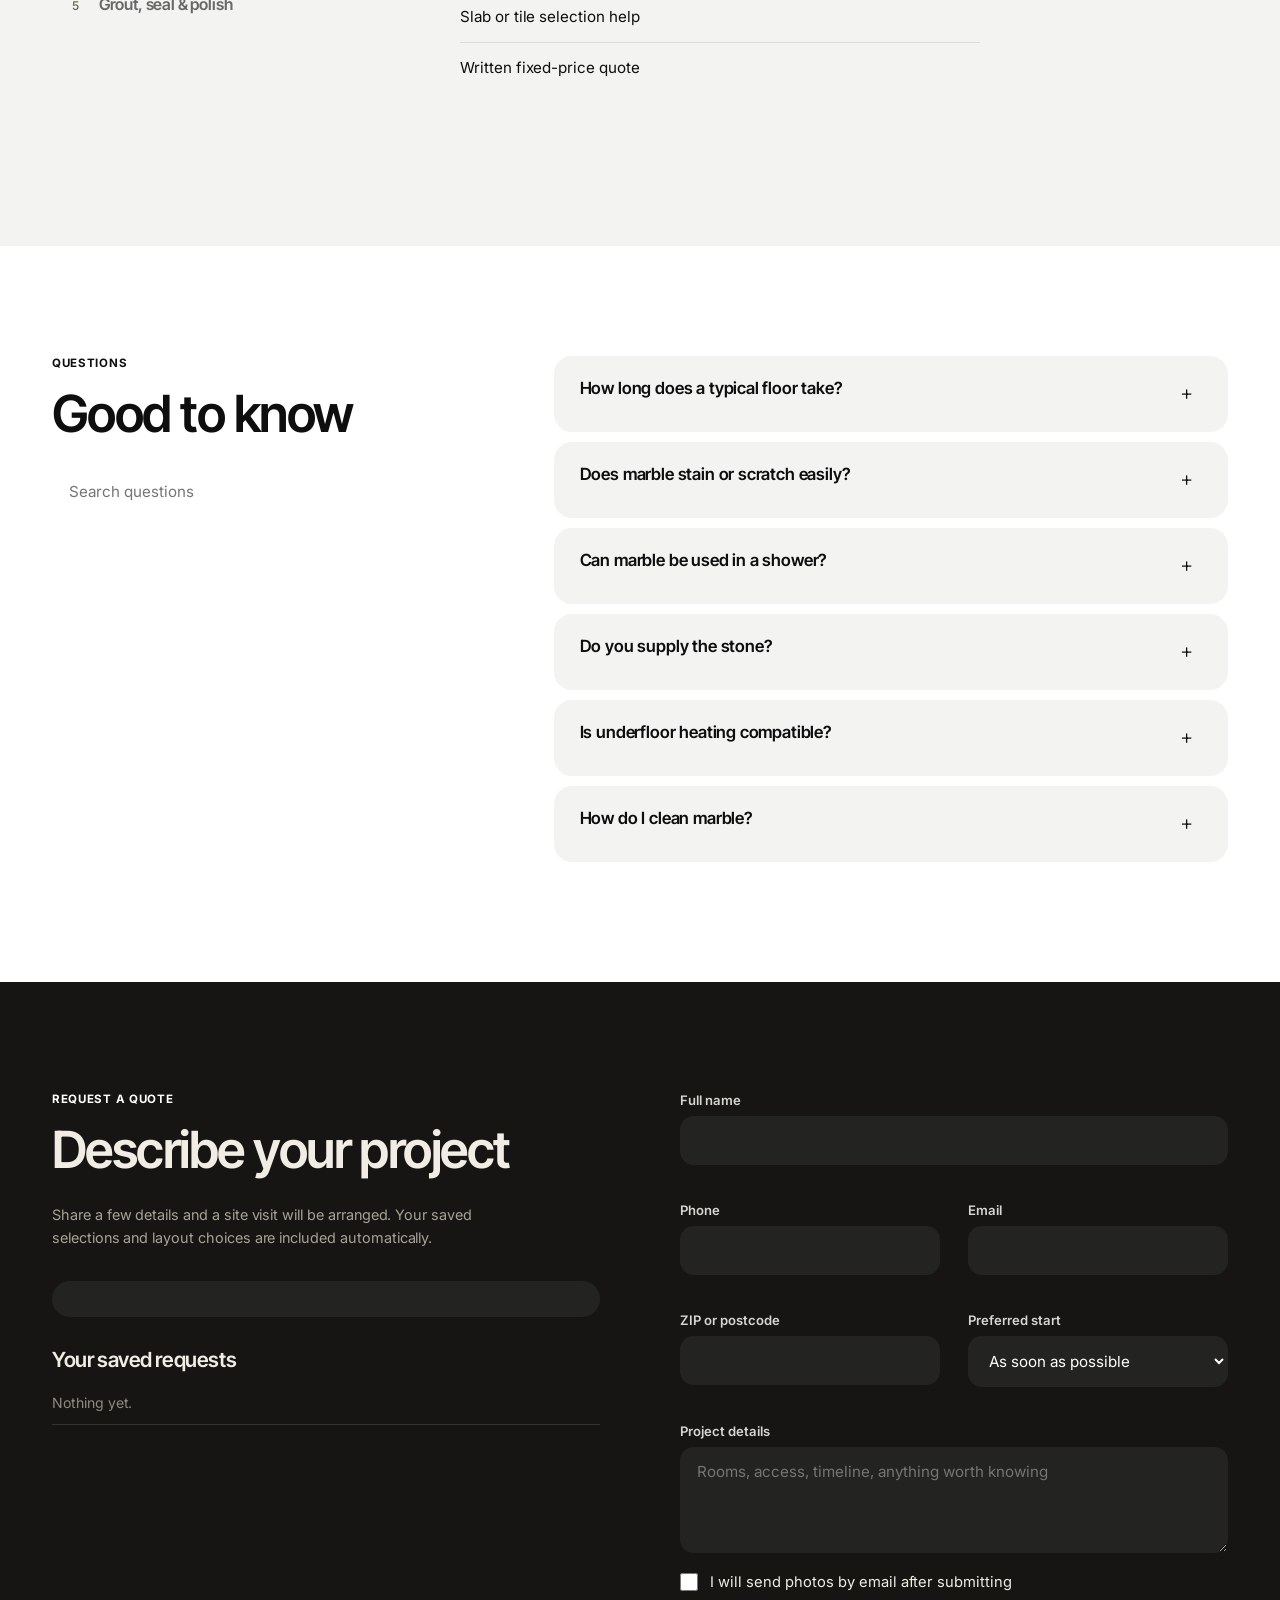
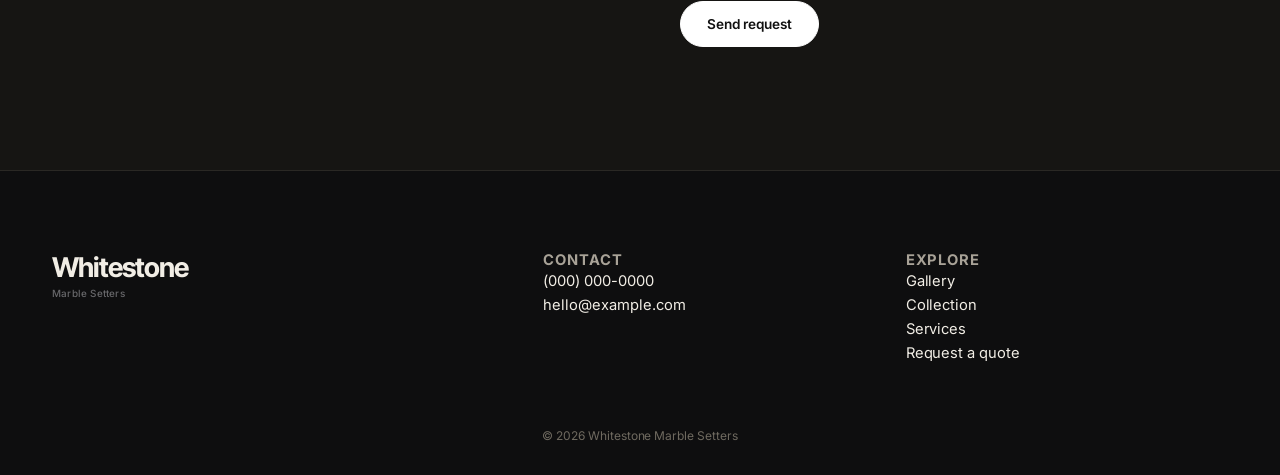
==== commit 475f7196: "Typography: Inter Tight headings, Inter body, Cormorant Garamond heritage title Co-Authored-By: Clau" ====
--- a/index.html
+++ b/index.html
@@ -7,8 +7,8 @@
 <meta name="description" content="Whitestone Marble Setters: marble, stone and tile installation for residential and commercial projects. Explore the work, preview layouts and request a quote.">
 <link rel="preconnect" href="https://fonts.googleapis.com">
 <link rel="preconnect" href="https://fonts.gstatic.com" crossorigin>
-<link href="https://fonts.googleapis.com/css2?family=Plus+Jakarta+Sans:wght@400;500;600;700;800&display=swap" rel="stylesheet">
-<link href="https://fonts.googleapis.com/css2?family=Playfair+Display:ital,wght@0,500;0,600;1,500&family=JetBrains+Mono:wght@500;600&display=swap" rel="stylesheet">
+<link href="https://fonts.googleapis.com/css2?family=Inter+Tight:wght@400;500;600;700&family=Inter:wght@400;500;600&family=Cormorant+Garamond:ital,wght@0,500;0,600;1,500&display=swap" rel="stylesheet">
+<link href="https://fonts.googleapis.com/css2?family=Inter+Tight:wght@400;500;600;700&family=Inter:wght@400;500;600&family=Cormorant+Garamond:ital,wght@0,500;0,600;1,500&display=swap" rel="stylesheet">
 <link rel="stylesheet" href="styles.css">
 </head>
 <body class="home">
--- a/styles.css
+++ b/styles.css
@@ -383,12 +383,12 @@
 :root{
   --bg:#ffffff; --tint:#f3f3f1; --ink:#0e0e0f; --muted:#68686b; --line:#e3e3e0;
   --accent:#5f6652; --accent-d:#454b3a;
-  --sans:"Plus Jakarta Sans",system-ui,-apple-system,"Segoe UI",Roboto,sans-serif;
-  --serif:"Plus Jakarta Sans",system-ui,-apple-system,"Segoe UI",Roboto,sans-serif;
+  --sans:"Inter",system-ui,-apple-system,"Segoe UI",Roboto,sans-serif;
+  --serif:"Inter Tight","Inter",system-ui,-apple-system,"Segoe UI",Roboto,sans-serif;
   --header-h:72px;
 }
-body{font-family:var(--sans);letter-spacing:-.005em}
-h1,h2,h3{font-weight:700;letter-spacing:-.035em;line-height:1.05}
+body{font-family:var(--sans);letter-spacing:-.003em}
+h1,h2,h3{font-family:"Inter Tight","Inter",system-ui,sans-serif;font-weight:600;letter-spacing:-.03em;line-height:1.05}
 h1{font-size:clamp(2.8rem,6vw,5rem)}
 h2{font-size:clamp(2rem,4vw,3.3rem)}
 h3{font-size:1.3rem;letter-spacing:-.02em}
@@ -555,7 +555,7 @@
 .page-collection #collection{padding-top:36px}
 
 /* ===== Home banner: editorial landing layout (stacked serif title, tour card, material note, stat, closing line) ===== */
-:root{--display:"Playfair Display",Georgia,"Times New Roman",serif;--brown:#3a2c24;--cocoa:#8d7562}
+:root{--display:"Cormorant Garamond",Georgia,"Times New Roman",serif;--brown:#3a2c24;--cocoa:#8d7562}
 .hero-home{position:relative;height:100vh;min-height:600px;overflow:hidden;background:#cfc9c6}
 .banner{position:absolute;inset:0;overflow:hidden;color:var(--brown);background:#cfc9c6}
 #bnBg{position:absolute;inset:0;width:100%;height:100%;touch-action:auto;cursor:default}
@@ -618,3 +618,10 @@
 .bn-main:hover .bn-chip{background:var(--brown);color:#fff}
 .bn-main img{transition:transform .8s}.bn-main:hover img{transform:scale(1.04)}
 .bn-start{display:inline-block;text-decoration:none}
+
+/* ===== Typography refinement: Inter Tight headings, Inter text, Cormorant Garamond for the heritage title ===== */
+.brand-name{font-family:"Inter Tight","Inter",sans-serif;font-weight:700;letter-spacing:-.035em}
+.bn-card h2,.bn-note b,.bn-cta p,.svc-txt b,.pc-meta h3,.sel-list b,summary,.step-tabs button{font-family:"Inter Tight","Inter",sans-serif}
+.bn-copy h1{font-weight:600;letter-spacing:0}
+.bn-copy h1 small{font-weight:600}
+.bn-stat strong{font-weight:500}
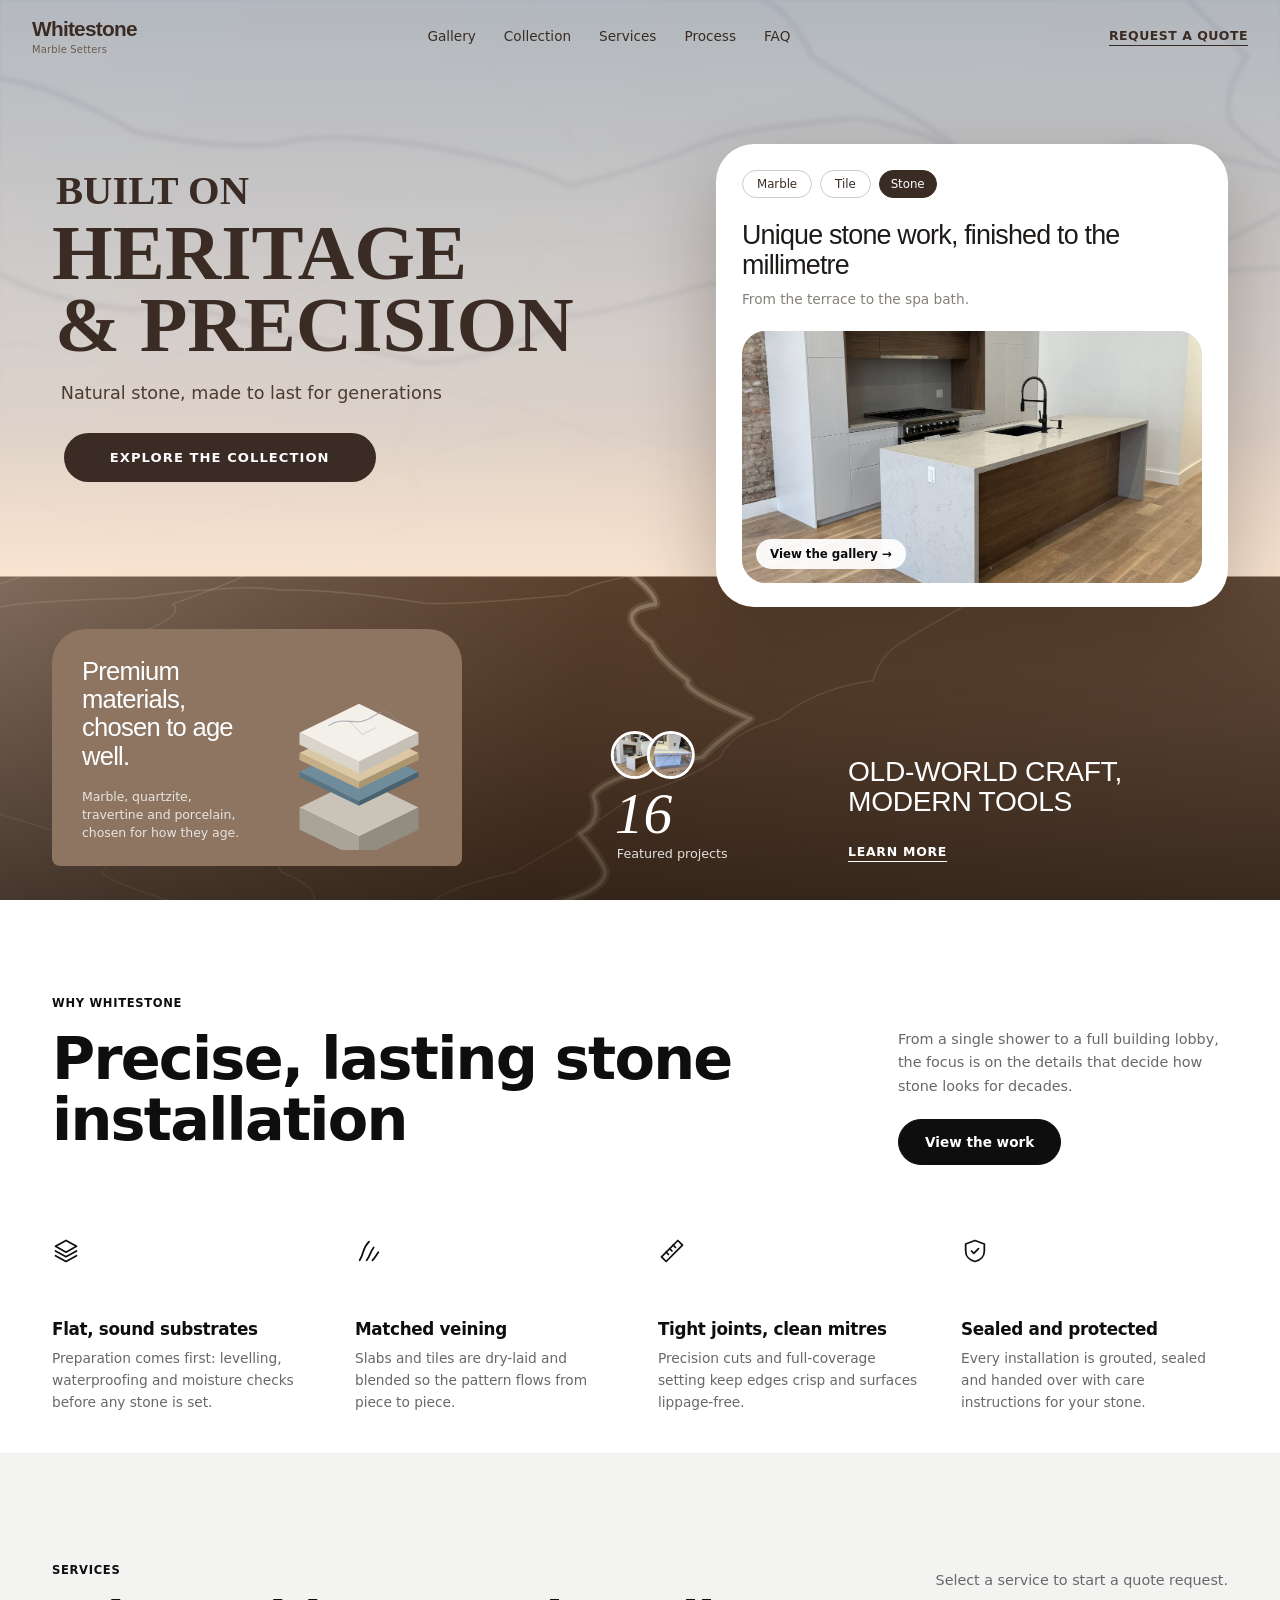
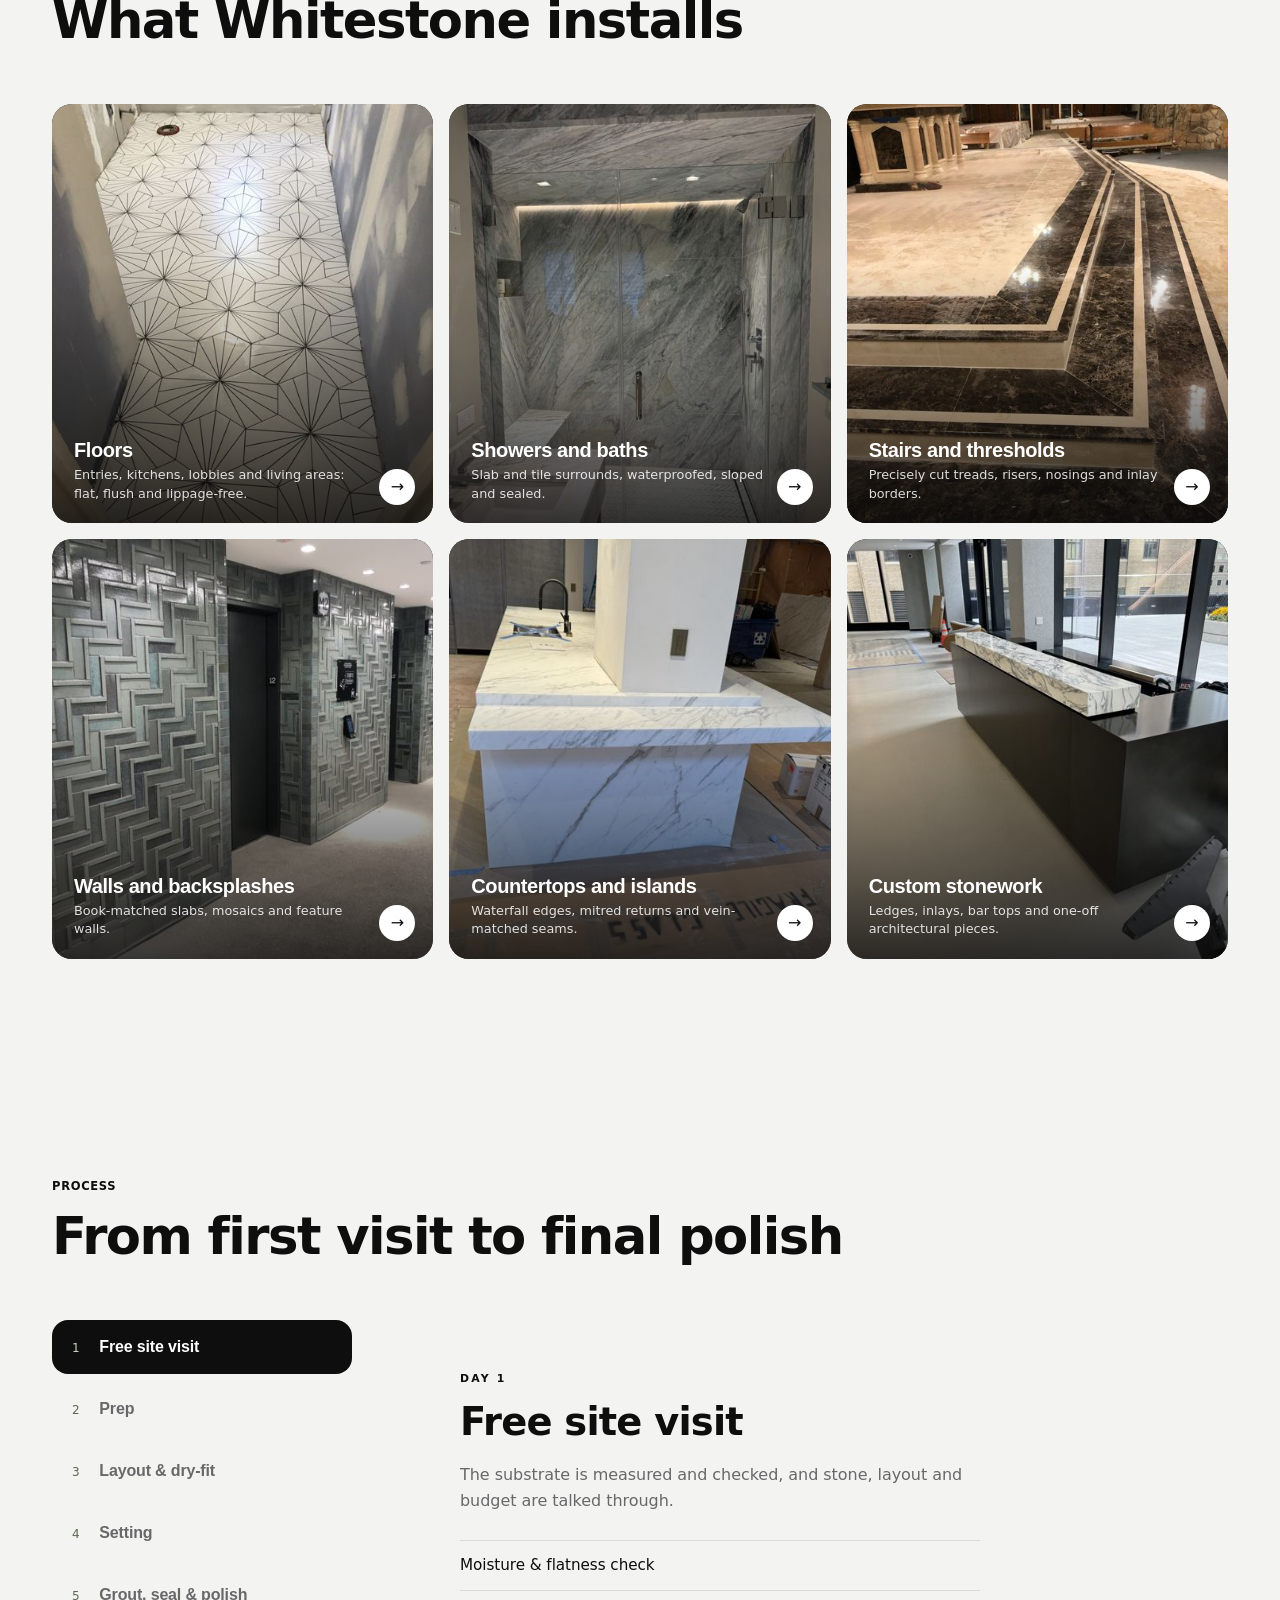
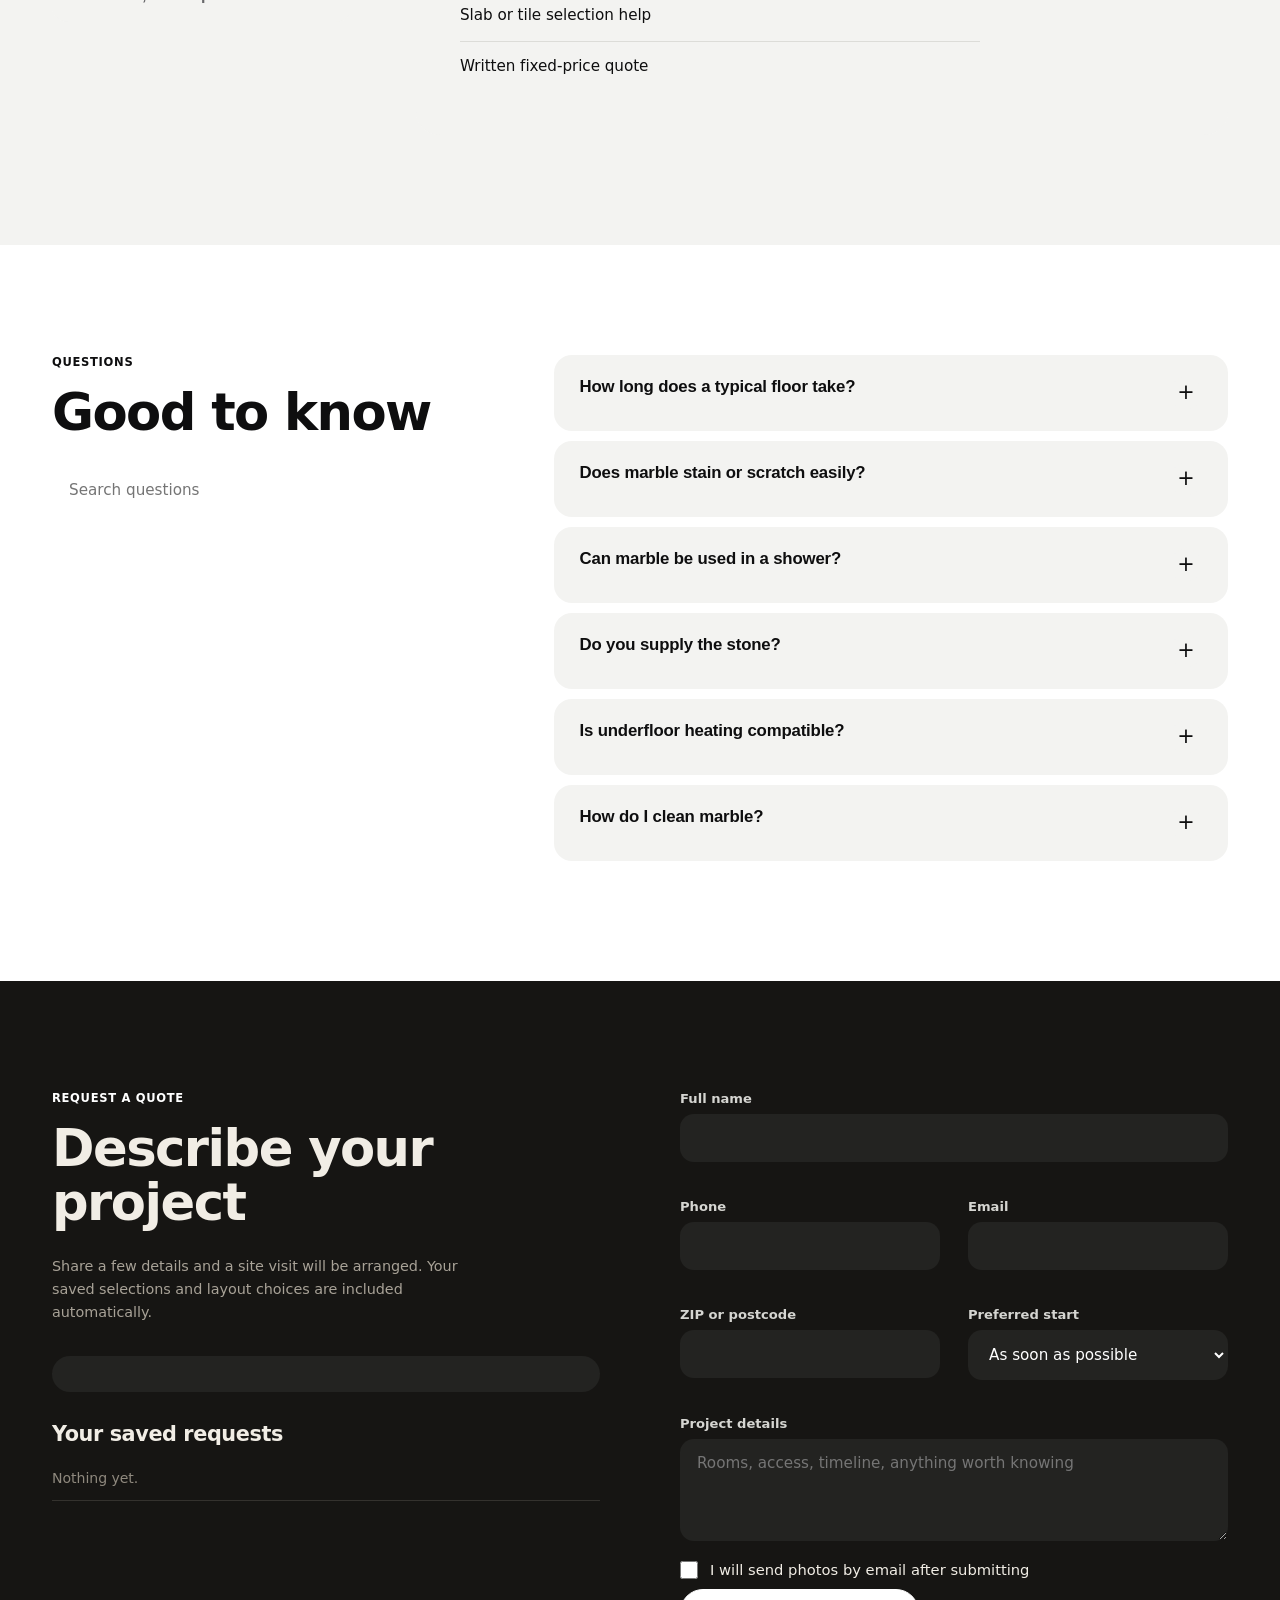
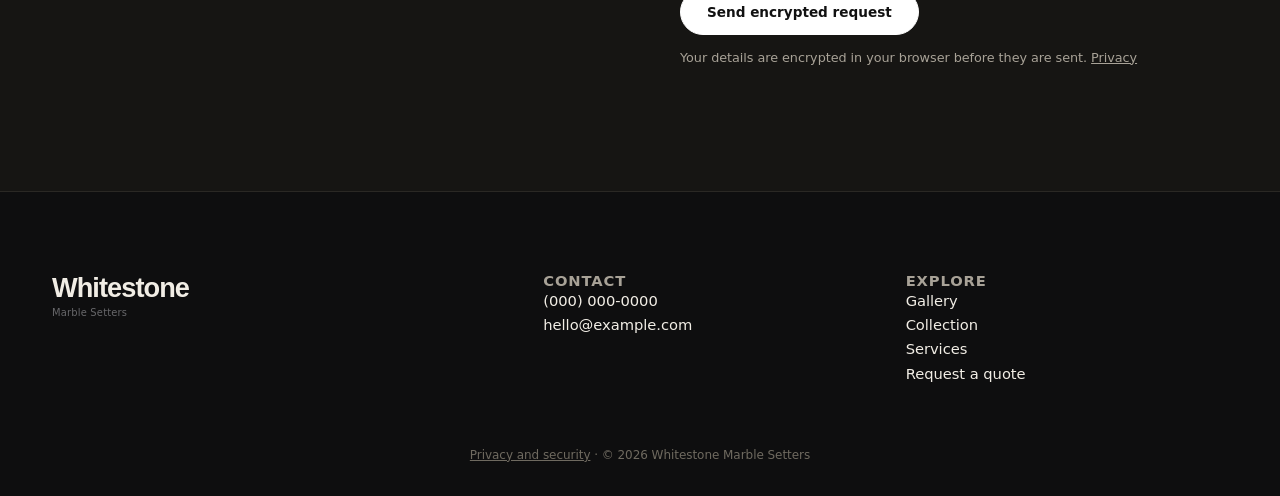
==== commit 1f0e52db: "Security and launch readiness: CSP, security headers, end-to-end encrypted quote requests, privacy p" ====
--- a/index.html
+++ b/index.html
@@ -3,6 +3,10 @@
 <head>
 <meta charset="utf-8">
 <meta name="viewport" content="width=device-width, initial-scale=1">
+<meta http-equiv="Content-Security-Policy" content="default-src 'self'; script-src 'self'; style-src 'self' 'unsafe-inline' https://fonts.googleapis.com; font-src https://fonts.gstatic.com; img-src 'self' data: blob:; connect-src 'self' https:; object-src 'none'; base-uri 'self'; form-action 'self'; upgrade-insecure-requests">
+<meta name="referrer" content="strict-origin-when-cross-origin">
+<link rel="icon" href="favicon.svg" type="image/svg+xml">
+<meta name="theme-color" content="#3a2c24">
 <title>Whitestone Marble Setters</title>
 <meta name="description" content="Whitestone Marble Setters: marble, stone and tile installation for residential and commercial projects. Explore the work, preview layouts and request a quote.">
 <link rel="preconnect" href="https://fonts.googleapis.com">
@@ -132,7 +136,8 @@
         <h3 class="saved-title">Your saved requests</h3>
         <ul class="saved" id="savedList"></ul>
       </div>
-      <form id="quoteForm" class="quote-form" novalidate>
+      <form id="quoteForm" class="quote-form" novalidate autocomplete="on">
+        <div class="hp" aria-hidden="true"><label>Website <input id="qWebsite" name="website" tabindex="-1" autocomplete="off"></label></div>
         <label>Full name <input id="qName" name="name" autocomplete="name" required><span class="err" data-for="qName"></span></label>
         <div class="grid2">
           <label>Phone <input id="qPhone" name="phone" type="tel" autocomplete="tel" required><span class="err" data-for="qPhone"></span></label>
@@ -146,7 +151,8 @@
         </div>
         <label>Project details <textarea id="qMsg" rows="4" placeholder="Rooms, access, timeline, anything worth knowing"></textarea></label>
         <label class="inline"><input type="checkbox" id="qPhotos"> I will send photos by email after submitting</label>
-        <button class="btn" type="submit">Send request</button>
+        <button class="btn" type="submit">Send encrypted request</button>
+        <p class="fine lock">Your details are encrypted in your browser before they are sent. <a href="privacy.html">Privacy</a></p>
         <p class="fine" id="formStatus" role="status"></p>
       </form>
     </div>
@@ -159,11 +165,12 @@
     <div><p class="foot-h">Contact</p><p><span id="ftPhone"></span><br><span id="ftEmail"></span></p></div>
     <div><p class="foot-h">Explore</p><p><a href="gallery.html">Gallery</a><br><a href="collection.html">Collection</a><br><a href="#services">Services</a><br><a href="#quote">Request a quote</a></p></div>
   </div>
-  <p class="copy">&copy; <span id="yr"></span> Whitestone Marble Setters</p>
+  <p class="copy"><a href="privacy.html">Privacy and security</a> &middot; &copy; <span id="yr"></span> Whitestone Marble Setters</p>
 </footer>
 
 <div class="toast" id="toast" role="status" aria-live="polite"></div>
 <script src="config.js"></script>
+<script src="crypto.js"></script>
 <script src="catalog.js"></script>
 <script src="core.js"></script>
 <script src="app.js"></script>
--- a/styles.css
+++ b/styles.css
@@ -625,3 +625,13 @@
 .bn-copy h1{font-weight:600;letter-spacing:0}
 .bn-copy h1 small{font-weight:600}
 .bn-stat strong{font-weight:500}
+
+.hp{position:absolute;left:-9999px;width:1px;height:1px;overflow:hidden}
+.lock{margin:12px 0 0}.lock a{text-decoration:underline}
+.mail-link{color:#d8dfc7;font-weight:600;text-decoration:underline}
+.copy a{color:inherit;text-decoration:underline}
+.page-doc .doc{padding:calc(var(--header-h) + 60px) 0 100px}
+.narrow-doc{max-width:760px}
+.narrow-doc h1{font-size:clamp(2.2rem,5vw,3.4rem);margin-bottom:.6em}
+.narrow-doc h2{font-size:1.4rem;margin:1.8em 0 .4em}
+.narrow-doc p{color:var(--muted);margin:0 0 1em}
